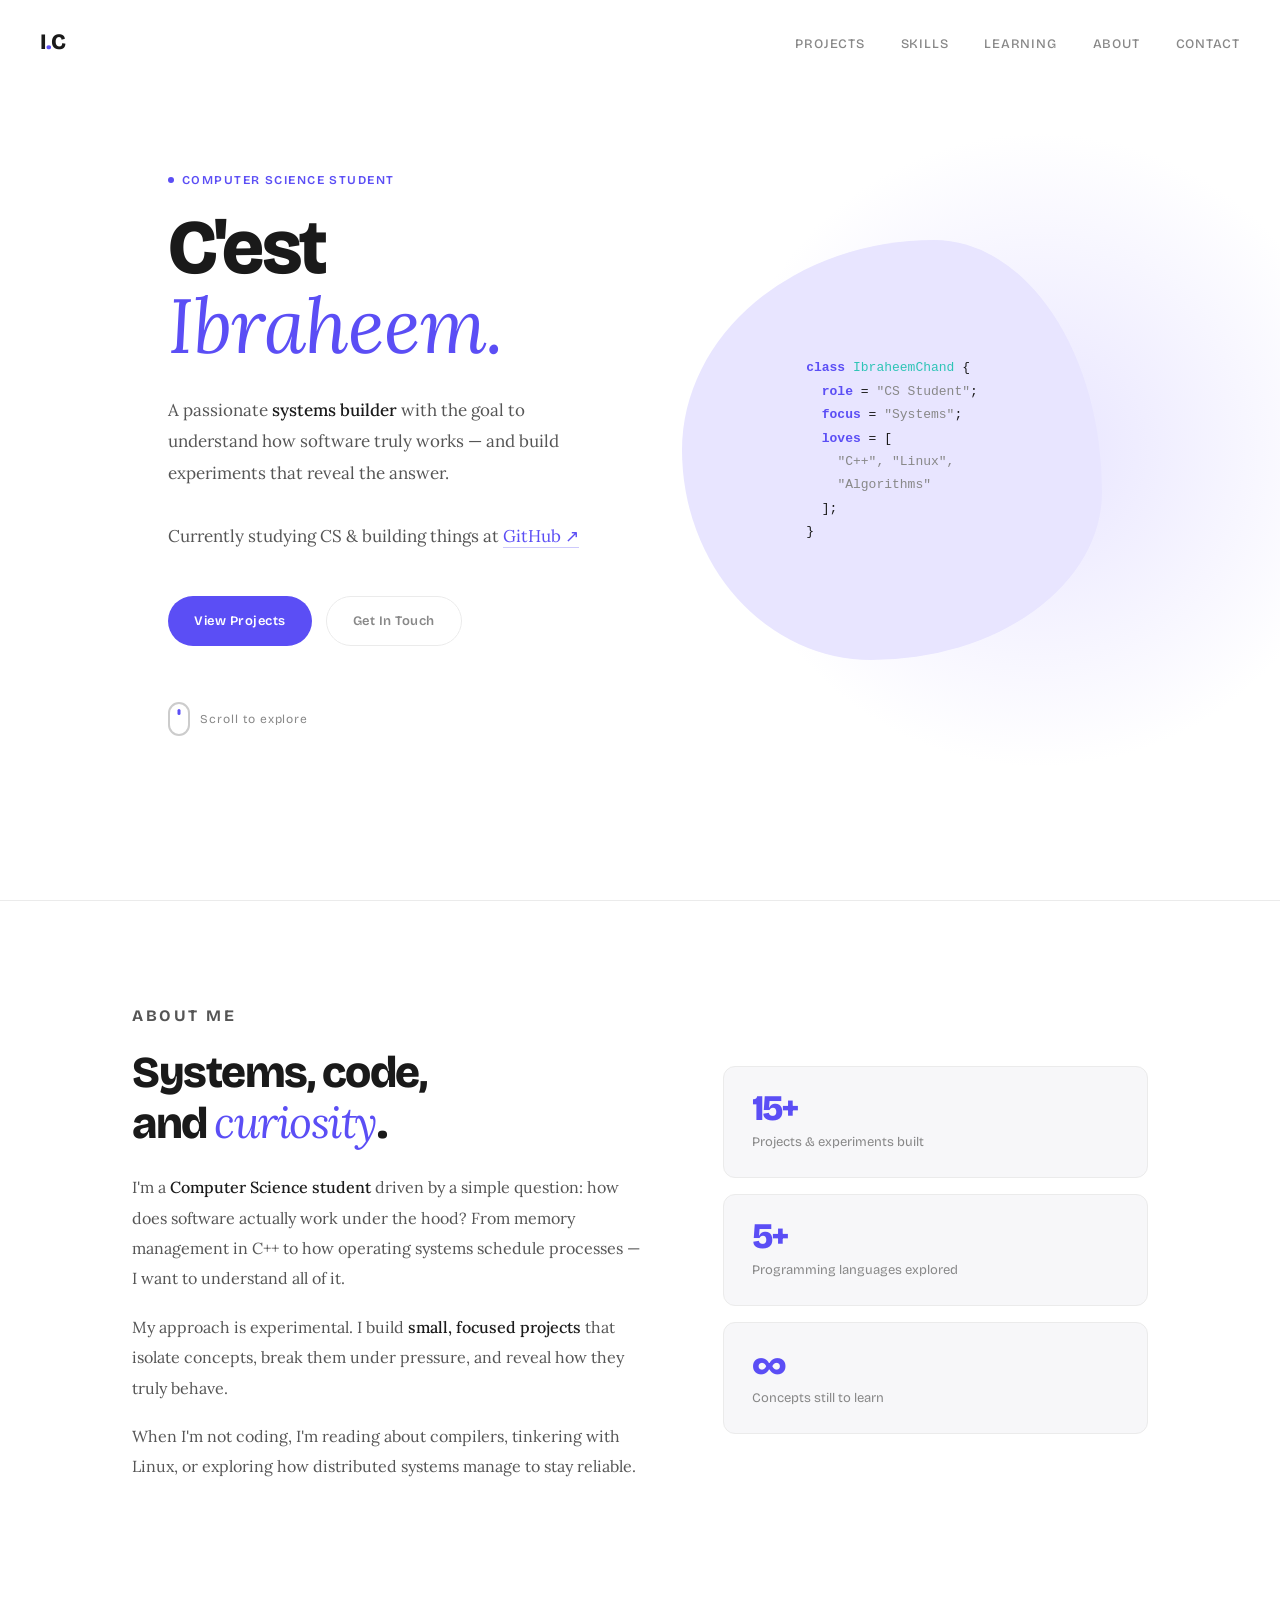
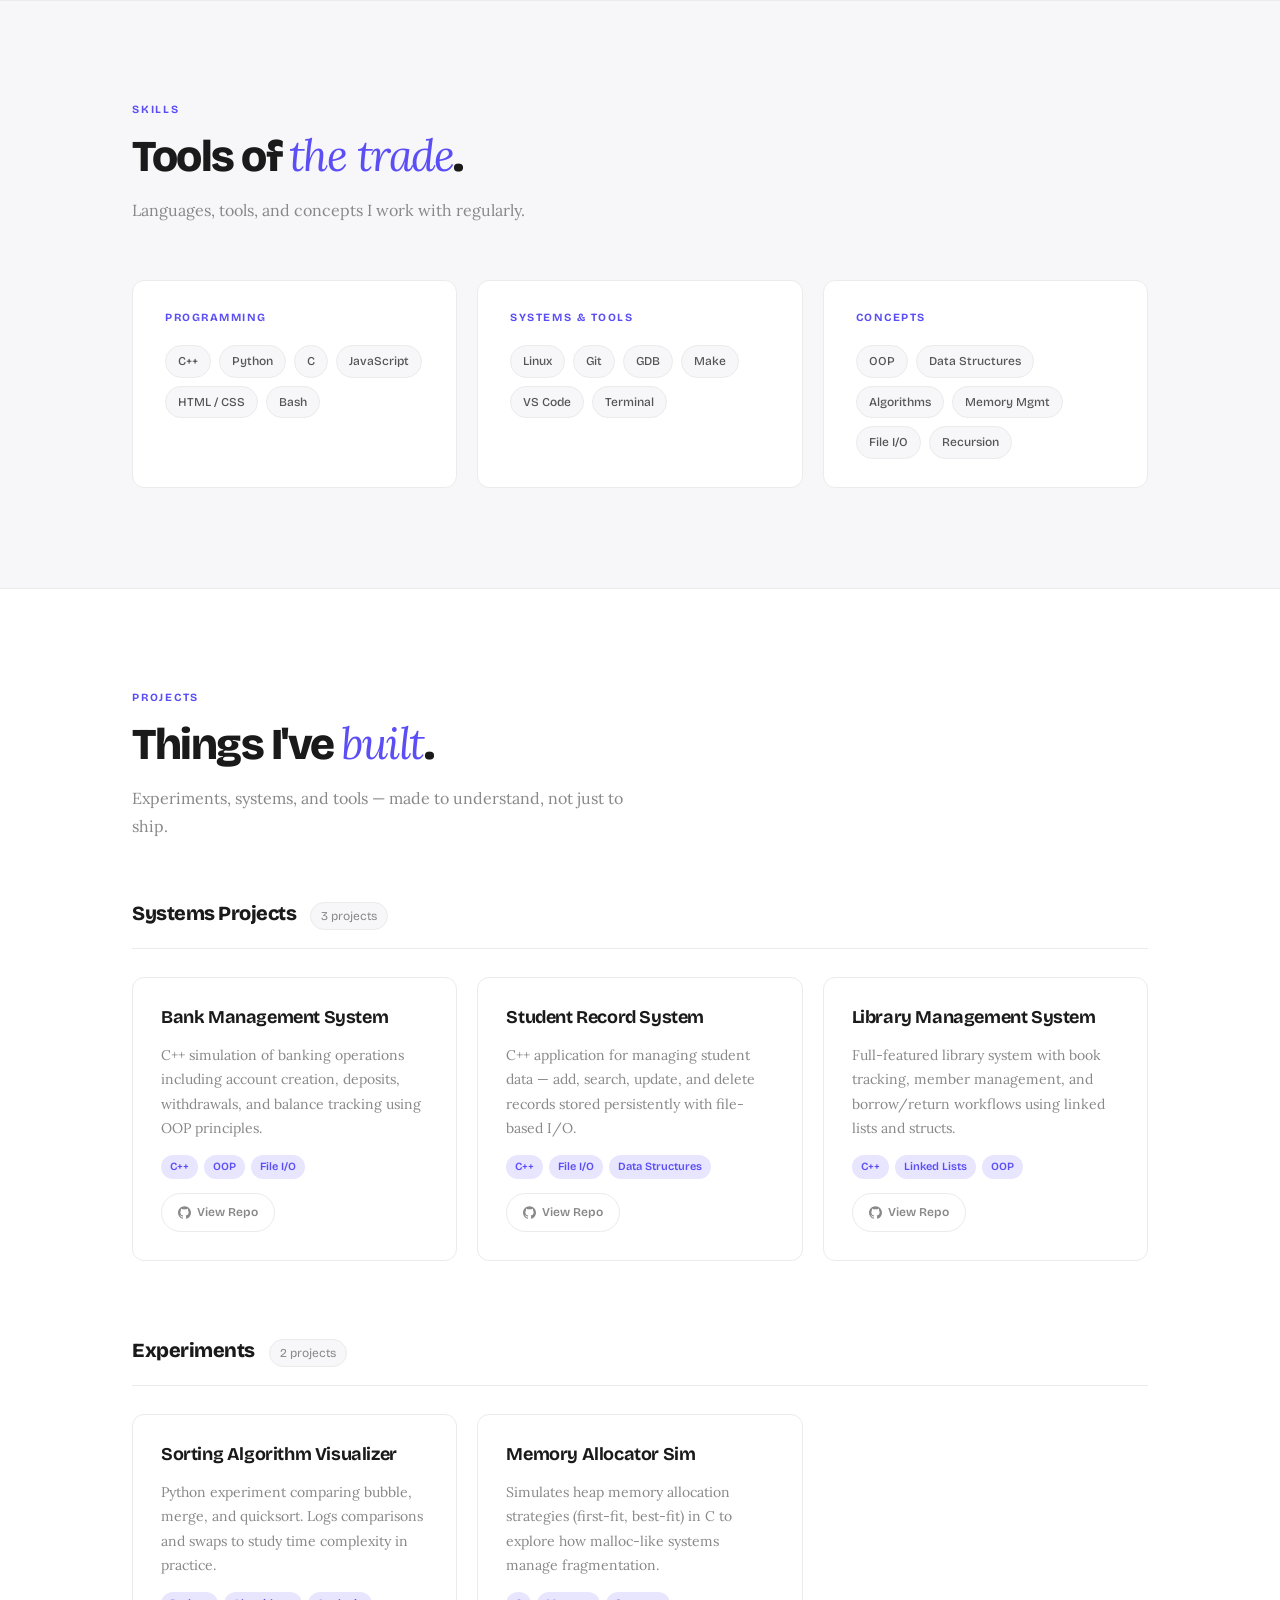
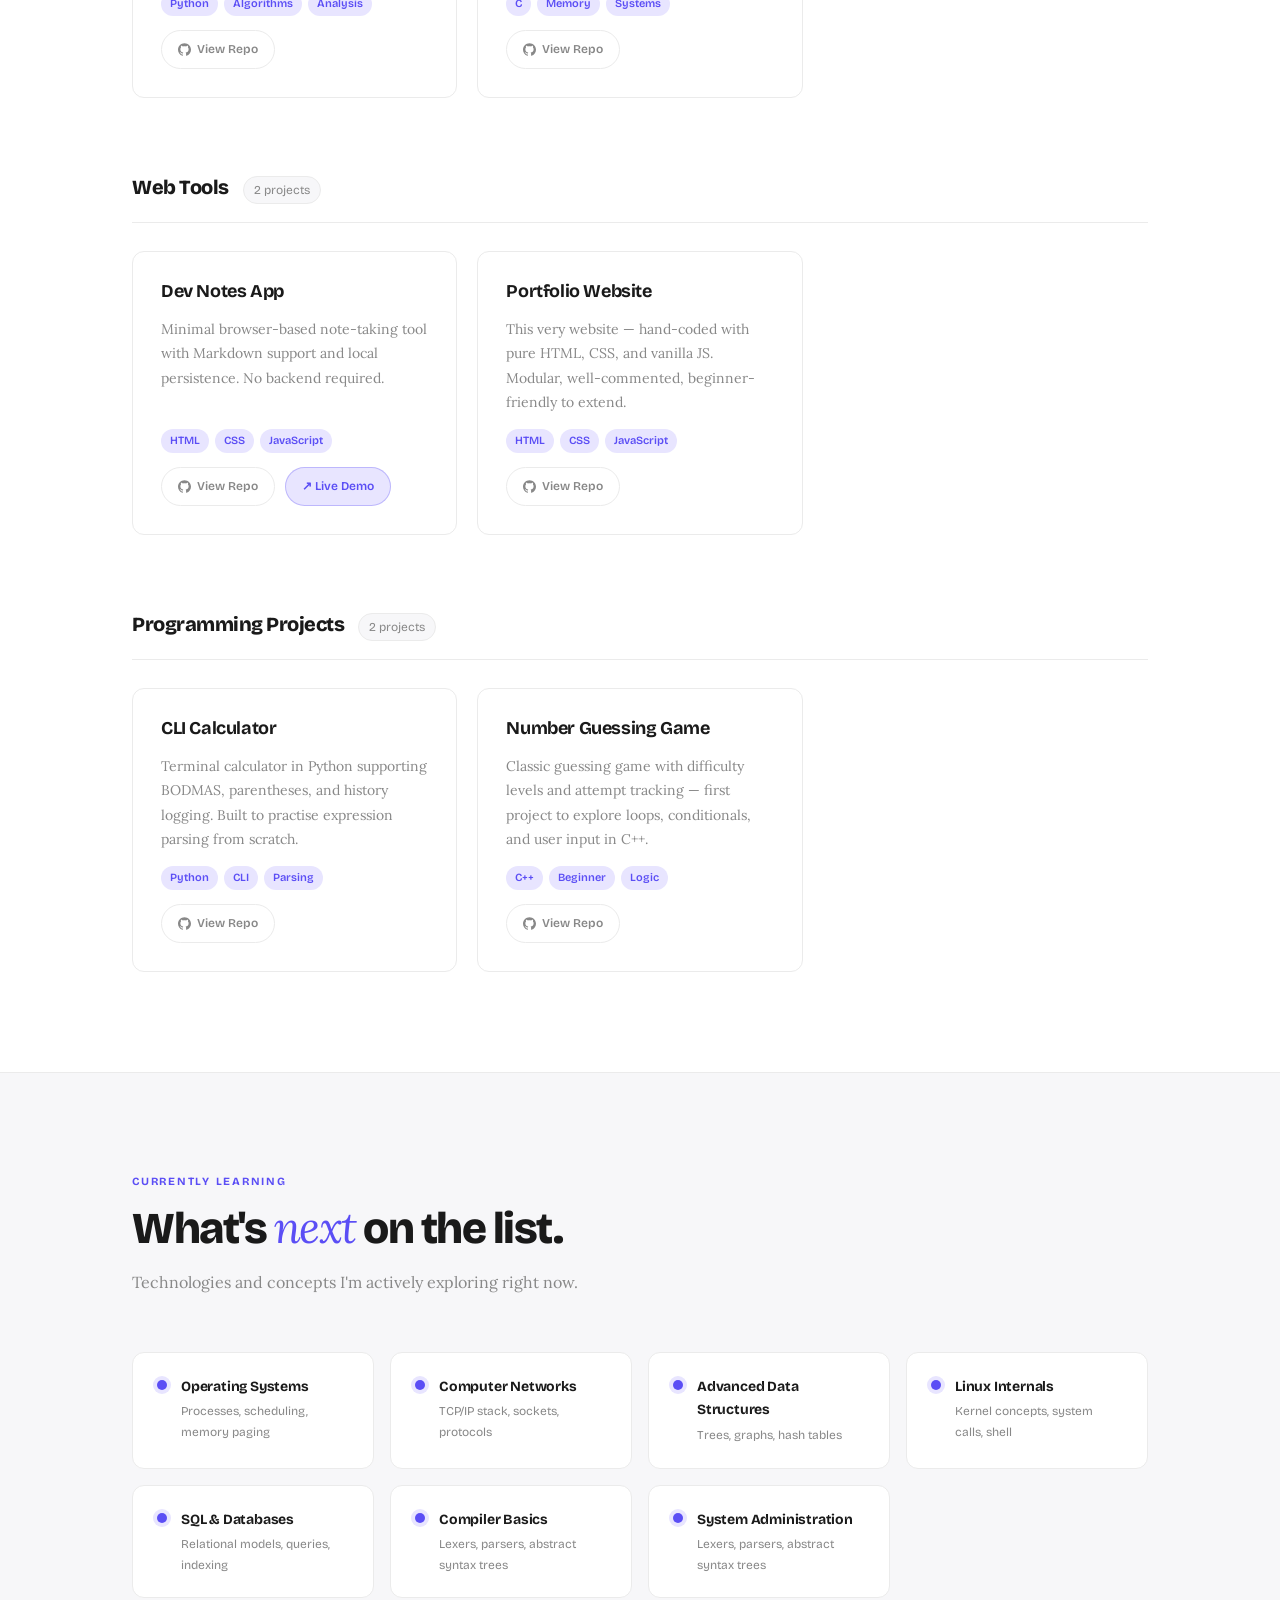
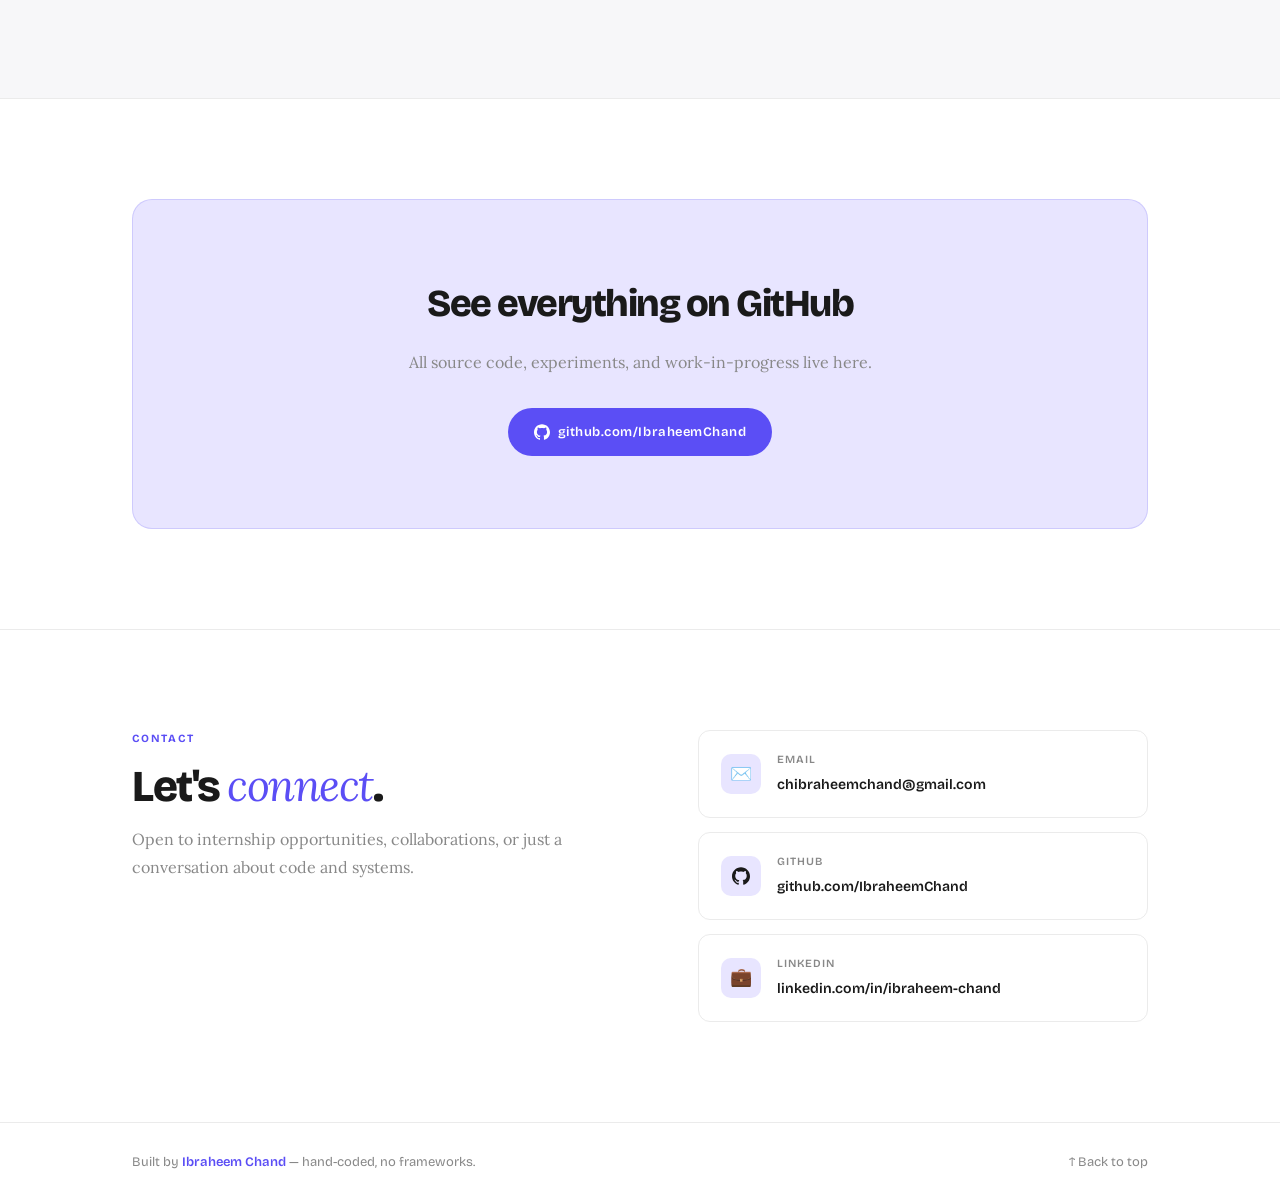
==== index.html @ a18440a2 "First commit" ====
<!DOCTYPE html>
<html lang="en">
<head>
  <meta charset="UTF-8" />
  <meta name="viewport" content="width=device-width, initial-scale=1.0"/>
  <title>Ibraheem Chand — CS Student</title>
  <link rel="preconnect" href="https://fonts.googleapis.com">
  <link href="https://fonts.googleapis.com/css2?family=Bricolage+Grotesque:opsz,wght@12..96,300;12..96,400;12..96,500;12..96,700;12..96,800&family=Lora:ital,wght@0,400;0,500;1,400&display=swap" rel="stylesheet">
  <link rel="stylesheet" href="styles.css">
</head>
<body>

  <!-- Mobile nav drawer -->
  <div class="mobile-nav" id="mobileNav">
    <a href="#projects" class="mobile-link">Projects</a>
    <a href="#skills" class="mobile-link">Skills</a>
    <a href="#learning" class="mobile-link">Learning</a>
    <a href="#about" class="mobile-link">About</a>
    <a href="#contact" class="mobile-link">Contact</a>
  </div>

  <!-- NAV -->
  <nav id="navbar">
    <div class="nav-logo">I<span>.</span>C</div>
    <ul class="nav-links">
      <li><a href="#projects">Projects</a></li>
      <li><a href="#skills">Skills</a></li>
      <li><a href="#learning">Learning</a></li>
      <li><a href="#about">About</a></li>
      <li><a href="#contact">Contact</a></li>
    </ul>
    <button class="nav-hamburger" id="hamburger" aria-label="Toggle menu">
      <span></span><span></span><span></span>
    </button>
  </nav>

  <!-- HERO -->
  <section id="hero">
    <div class="container">
      <div class="hero-inner">
        <div>
          <p class="hero-tag">Computer Science Student</p>
          <h1 class="hero-name">C'est<br><em>Ibraheem.</em></h1>
          <p class="hero-desc">
            A passionate <strong>systems builder</strong> with the goal to understand how software truly works — and build experiments that reveal the answer.<br><br>
            Currently studying CS &amp; building things at
            <a href="https://github.com/IbraheemChand" target="_blank" rel="noopener">GitHub ↗</a>
          </p>
          <div class="hero-cta">
            <a href="#projects" class="btn btn-primary">View Projects</a>
            <a href="#contact" class="btn btn-outline">Get In Touch</a>
          </div>
          <div class="scroll-hint">
            <div class="mouse-icon"></div>
            Scroll to explore
          </div>
        </div>
        <div class="hero-visual">
          <div class="hero-visual-blob">
            <div class="hero-code-block">
              <div><span class="cp">class</span> <span class="ct">IbraheemChand</span> {</div>
              <div>&nbsp;&nbsp;<span class="cp">role</span> = <span class="cg">"CS Student"</span>;</div>
              <div>&nbsp;&nbsp;<span class="cp">focus</span> = <span class="cg">"Systems"</span>;</div>
              <div>&nbsp;&nbsp;<span class="cp">loves</span> = [</div>
              <div>&nbsp;&nbsp;&nbsp;&nbsp;<span class="cg">"C++", "Linux",</span></div>
              <div>&nbsp;&nbsp;&nbsp;&nbsp;<span class="cg">"Algorithms"</span></div>
              <div>&nbsp;&nbsp;];</div>
              <div>}</div>
            </div>
          </div>
        </div>
      </div>
    </div>
  </section>

  <!-- ABOUT -->
  <section id="about">
    <div class="container">
      <div class="about-grid">
        <div class="about-text reveal">
          <p class="section-eyebrow">About me</p>
          <h2 class="section-title">Systems, code,<br>and <em>curiosity</em>.</h2>
          <div style="height:24px"></div>
          <p>I'm a <strong>Computer Science student</strong> driven by a simple question: how does software actually work under the hood? From memory management in C++ to how operating systems schedule processes — I want to understand all of it.</p>
          <p>My approach is experimental. I build <strong>small, focused projects</strong> that isolate concepts, break them under pressure, and reveal how they truly behave.</p>
          <p>When I'm not coding, I'm reading about compilers, tinkering with Linux, or exploring how distributed systems manage to stay reliable.</p>
        </div>
        <div class="about-cards reveal">
          <!-- copy .about-card to add a stat -->
          <div class="about-card">
            <div class="about-card-num">15+</div>
            <div class="about-card-label">Projects &amp; experiments built</div>
          </div>
          <div class="about-card">
            <div class="about-card-num">5+</div>
            <div class="about-card-label">Programming languages explored</div>
          </div>
          <div class="about-card">
            <div class="about-card-num">∞</div>
            <div class="about-card-label">Concepts still to learn</div>
          </div>
        </div>
      </div>
    </div>
  </section>

  <!-- SKILLS — add category: copy .skill-cat; add skill: copy <span class="pill"> -->
  <section id="skills">
    <div class="container">
      <p class="section-eyebrow reveal">Skills</p>
      <h2 class="section-title reveal">Tools of <em>the trade</em>.</h2>
      <p class="section-sub reveal">Languages, tools, and concepts I work with regularly.</p>
      <div class="skills-grid">
        <div class="skill-cat reveal">
          <p class="skill-cat-label">Programming</p>
          <div class="skill-pills">
            <span class="pill">C++</span><span class="pill">Python</span><span class="pill">C</span>
            <span class="pill">JavaScript</span><span class="pill">HTML / CSS</span><span class="pill">Bash</span>
          </div>
        </div>
        <div class="skill-cat reveal">
          <p class="skill-cat-label">Systems &amp; Tools</p>
          <div class="skill-pills">
            <span class="pill">Linux</span><span class="pill">Git</span><span class="pill">GDB</span>
            <span class="pill">Make</span><span class="pill">VS Code</span><span class="pill">Terminal</span>
          </div>
        </div>
        <div class="skill-cat reveal">
          <p class="skill-cat-label">Concepts</p>
          <div class="skill-pills">
            <span class="pill">OOP</span><span class="pill">Data Structures</span><span class="pill">Algorithms</span>
            <span class="pill">Memory Mgmt</span><span class="pill">File I/O</span><span class="pill">Recursion</span>
          </div>
        </div>
      </div>
    </div>
  </section>

  <!-- PROJECTS
       Add category: copy .proj-category block
       Add card: copy .proj-card inside any .proj-grid
       Replace GITHUB_LINK_HERE with real URL
       Delete .demo-btn if no live demo
  -->
  <section id="projects">
    <div class="container">
      <p class="section-eyebrow reveal">Projects</p>
      <h2 class="section-title reveal">Things I've <em>built</em>.</h2>
      <p class="section-sub reveal">Experiments, systems, and tools — made to understand, not just to ship.</p>
      <div style="height:56px"></div>

      <!-- Systems Projects -->
      <div class="proj-category reveal">
        <div class="cat-header">
          <span class="cat-title">Systems Projects</span>
          <span class="cat-count">3 projects</span>
        </div>
        <div class="proj-grid">
          <div class="proj-card">
            <h3>Bank Management System</h3>
            <p>C++ simulation of banking operations including account creation, deposits, withdrawals, and balance tracking using OOP principles.</p>
            <div class="proj-tags"><span>C++</span><span>OOP</span><span>File I/O</span></div>
            <div class="card-btns">
              <a href="https://github.com/IbraheemChand" class="gh-btn" target="_blank" rel="noopener">
                <svg width="13" height="13" viewBox="0 0 24 24" fill="currentColor"><path d="M12 .297c-6.63 0-12 5.373-12 12 0 5.303 3.438 9.8 8.205 11.385.6.113.82-.258.82-.577 0-.285-.01-1.04-.015-2.04-3.338.724-4.042-1.61-4.042-1.61C4.422 18.07 3.633 17.7 3.633 17.7c-1.087-.744.084-.729.084-.729 1.205.084 1.838 1.236 1.838 1.236 1.07 1.835 2.809 1.305 3.495.998.108-.776.417-1.305.76-1.605-2.665-.3-5.466-1.332-5.466-5.93 0-1.31.465-2.38 1.235-3.22-.135-.303-.54-1.523.105-3.176 0 0 1.005-.322 3.3 1.23.96-.267 1.98-.399 3-.405 1.02.006 2.04.138 3 .405 2.28-1.552 3.285-1.23 3.285-1.23.645 1.653.24 2.873.12 3.176.765.84 1.23 1.91 1.23 3.22 0 4.61-2.805 5.625-5.475 5.92.42.36.81 1.096.81 2.22 0 1.606-.015 2.896-.015 3.286 0 .315.21.69.825.57C20.565 22.092 24 17.592 24 12.297c0-6.627-5.373-12-12-12"/></svg>
                View Repo
              </a>
            </div>
          </div>
          <div class="proj-card">
            <h3>Student Record System</h3>
            <p>C++ application for managing student data — add, search, update, and delete records stored persistently with file-based I/O.</p>
            <div class="proj-tags"><span>C++</span><span>File I/O</span><span>Data Structures</span></div>
            <div class="card-btns">
              <a href="https://github.com/IbraheemChand" class="gh-btn" target="_blank" rel="noopener">
                <svg width="13" height="13" viewBox="0 0 24 24" fill="currentColor"><path d="M12 .297c-6.63 0-12 5.373-12 12 0 5.303 3.438 9.8 8.205 11.385.6.113.82-.258.82-.577 0-.285-.01-1.04-.015-2.04-3.338.724-4.042-1.61-4.042-1.61C4.422 18.07 3.633 17.7 3.633 17.7c-1.087-.744.084-.729.084-.729 1.205.084 1.838 1.236 1.838 1.236 1.07 1.835 2.809 1.305 3.495.998.108-.776.417-1.305.76-1.605-2.665-.3-5.466-1.332-5.466-5.93 0-1.31.465-2.38 1.235-3.22-.135-.303-.54-1.523.105-3.176 0 0 1.005-.322 3.3 1.23.96-.267 1.98-.399 3-.405 1.02.006 2.04.138 3 .405 2.28-1.552 3.285-1.23 3.285-1.23.645 1.653.24 2.873.12 3.176.765.84 1.23 1.91 1.23 3.22 0 4.61-2.805 5.625-5.475 5.92.42.36.81 1.096.81 2.22 0 1.606-.015 2.896-.015 3.286 0 .315.21.69.825.57C20.565 22.092 24 17.592 24 12.297c0-6.627-5.373-12-12-12"/></svg>
                View Repo
              </a>
            </div>
          </div>
          <div class="proj-card">
            <h3>Library Management System</h3>
            <p>Full-featured library system with book tracking, member management, and borrow/return workflows using linked lists and structs.</p>
            <div class="proj-tags"><span>C++</span><span>Linked Lists</span><span>OOP</span></div>
            <div class="card-btns">
              <a href="https://github.com/IbraheemChand" class="gh-btn" target="_blank" rel="noopener">
                <svg width="13" height="13" viewBox="0 0 24 24" fill="currentColor"><path d="M12 .297c-6.63 0-12 5.373-12 12 0 5.303 3.438 9.8 8.205 11.385.6.113.82-.258.82-.577 0-.285-.01-1.04-.015-2.04-3.338.724-4.042-1.61-4.042-1.61C4.422 18.07 3.633 17.7 3.633 17.7c-1.087-.744.084-.729.084-.729 1.205.084 1.838 1.236 1.838 1.236 1.07 1.835 2.809 1.305 3.495.998.108-.776.417-1.305.76-1.605-2.665-.3-5.466-1.332-5.466-5.93 0-1.31.465-2.38 1.235-3.22-.135-.303-.54-1.523.105-3.176 0 0 1.005-.322 3.3 1.23.96-.267 1.98-.399 3-.405 1.02.006 2.04.138 3 .405 2.28-1.552 3.285-1.23 3.285-1.23.645 1.653.24 2.873.12 3.176.765.84 1.23 1.91 1.23 3.22 0 4.61-2.805 5.625-5.475 5.92.42.36.81 1.096.81 2.22 0 1.606-.015 2.896-.015 3.286 0 .315.21.69.825.57C20.565 22.092 24 17.592 24 12.297c0-6.627-5.373-12-12-12"/></svg>
                View Repo
              </a>
            </div>
          </div>
        </div>
      </div>

      <!-- Experiments -->
      <div class="proj-category reveal">
        <div class="cat-header">
          <span class="cat-title">Experiments</span>
          <span class="cat-count">2 projects</span>
        </div>
        <div class="proj-grid">
          <div class="proj-card">
            <h3>Sorting Algorithm Visualizer</h3>
            <p>Python experiment comparing bubble, merge, and quicksort. Logs comparisons and swaps to study time complexity in practice.</p>
            <div class="proj-tags"><span>Python</span><span>Algorithms</span><span>Analysis</span></div>
            <div class="card-btns">
              <a href="https://github.com/IbraheemChand" class="gh-btn" target="_blank" rel="noopener">
                <svg width="13" height="13" viewBox="0 0 24 24" fill="currentColor"><path d="M12 .297c-6.63 0-12 5.373-12 12 0 5.303 3.438 9.8 8.205 11.385.6.113.82-.258.82-.577 0-.285-.01-1.04-.015-2.04-3.338.724-4.042-1.61-4.042-1.61C4.422 18.07 3.633 17.7 3.633 17.7c-1.087-.744.084-.729.084-.729 1.205.084 1.838 1.236 1.838 1.236 1.07 1.835 2.809 1.305 3.495.998.108-.776.417-1.305.76-1.605-2.665-.3-5.466-1.332-5.466-5.93 0-1.31.465-2.38 1.235-3.22-.135-.303-.54-1.523.105-3.176 0 0 1.005-.322 3.3 1.23.96-.267 1.98-.399 3-.405 1.02.006 2.04.138 3 .405 2.28-1.552 3.285-1.23 3.285-1.23.645 1.653.24 2.873.12 3.176.765.84 1.23 1.91 1.23 3.22 0 4.61-2.805 5.625-5.475 5.92.42.36.81 1.096.81 2.22 0 1.606-.015 2.896-.015 3.286 0 .315.21.69.825.57C20.565 22.092 24 17.592 24 12.297c0-6.627-5.373-12-12-12"/></svg>
                View Repo
              </a>
            </div>
          </div>
          <div class="proj-card">
            <h3>Memory Allocator Sim</h3>
            <p>Simulates heap memory allocation strategies (first-fit, best-fit) in C to explore how malloc-like systems manage fragmentation.</p>
            <div class="proj-tags"><span>C</span><span>Memory</span><span>Systems</span></div>
            <div class="card-btns">
              <a href="https://github.com/IbraheemChand" class="gh-btn" target="_blank" rel="noopener">
                <svg width="13" height="13" viewBox="0 0 24 24" fill="currentColor"><path d="M12 .297c-6.63 0-12 5.373-12 12 0 5.303 3.438 9.8 8.205 11.385.6.113.82-.258.82-.577 0-.285-.01-1.04-.015-2.04-3.338.724-4.042-1.61-4.042-1.61C4.422 18.07 3.633 17.7 3.633 17.7c-1.087-.744.084-.729.084-.729 1.205.084 1.838 1.236 1.838 1.236 1.07 1.835 2.809 1.305 3.495.998.108-.776.417-1.305.76-1.605-2.665-.3-5.466-1.332-5.466-5.93 0-1.31.465-2.38 1.235-3.22-.135-.303-.54-1.523.105-3.176 0 0 1.005-.322 3.3 1.23.96-.267 1.98-.399 3-.405 1.02.006 2.04.138 3 .405 2.28-1.552 3.285-1.23 3.285-1.23.645 1.653.24 2.873.12 3.176.765.84 1.23 1.91 1.23 3.22 0 4.61-2.805 5.625-5.475 5.92.42.36.81 1.096.81 2.22 0 1.606-.015 2.896-.015 3.286 0 .315.21.69.825.57C20.565 22.092 24 17.592 24 12.297c0-6.627-5.373-12-12-12"/></svg>
                View Repo
              </a>
            </div>
          </div>
        </div>
      </div>

      <!-- Web Tools -->
      <div class="proj-category reveal">
        <div class="cat-header">
          <span class="cat-title">Web Tools</span>
          <span class="cat-count">2 projects</span>
        </div>
        <div class="proj-grid">
          <div class="proj-card">
            <h3>Dev Notes App</h3>
            <p>Minimal browser-based note-taking tool with Markdown support and local persistence. No backend required.</p>
            <div class="proj-tags"><span>HTML</span><span>CSS</span><span>JavaScript</span></div>
            <div class="card-btns">
              <a href="https://github.com/IbraheemChand" class="gh-btn" target="_blank" rel="noopener">
                <svg width="13" height="13" viewBox="0 0 24 24" fill="currentColor"><path d="M12 .297c-6.63 0-12 5.373-12 12 0 5.303 3.438 9.8 8.205 11.385.6.113.82-.258.82-.577 0-.285-.01-1.04-.015-2.04-3.338.724-4.042-1.61-4.042-1.61C4.422 18.07 3.633 17.7 3.633 17.7c-1.087-.744.084-.729.084-.729 1.205.084 1.838 1.236 1.838 1.236 1.07 1.835 2.809 1.305 3.495.998.108-.776.417-1.305.76-1.605-2.665-.3-5.466-1.332-5.466-5.93 0-1.31.465-2.38 1.235-3.22-.135-.303-.54-1.523.105-3.176 0 0 1.005-.322 3.3 1.23.96-.267 1.98-.399 3-.405 1.02.006 2.04.138 3 .405 2.28-1.552 3.285-1.23 3.285-1.23.645 1.653.24 2.873.12 3.176.765.84 1.23 1.91 1.23 3.22 0 4.61-2.805 5.625-5.475 5.92.42.36.81 1.096.81 2.22 0 1.606-.015 2.896-.015 3.286 0 .315.21.69.825.57C20.565 22.092 24 17.592 24 12.297c0-6.627-5.373-12-12-12"/></svg>
                View Repo
              </a>
              <a href="#" class="demo-btn" target="_blank" rel="noopener">↗ Live Demo</a>
            </div>
          </div>
          <div class="proj-card">
            <h3>Portfolio Website</h3>
            <p>This very website — hand-coded with pure HTML, CSS, and vanilla JS. Modular, well-commented, beginner-friendly to extend.</p>
            <div class="proj-tags"><span>HTML</span><span>CSS</span><span>JavaScript</span></div>
            <div class="card-btns">
              <a href="https://github.com/IbraheemChand" class="gh-btn" target="_blank" rel="noopener">
                <svg width="13" height="13" viewBox="0 0 24 24" fill="currentColor"><path d="M12 .297c-6.63 0-12 5.373-12 12 0 5.303 3.438 9.8 8.205 11.385.6.113.82-.258.82-.577 0-.285-.01-1.04-.015-2.04-3.338.724-4.042-1.61-4.042-1.61C4.422 18.07 3.633 17.7 3.633 17.7c-1.087-.744.084-.729.084-.729 1.205.084 1.838 1.236 1.838 1.236 1.07 1.835 2.809 1.305 3.495.998.108-.776.417-1.305.76-1.605-2.665-.3-5.466-1.332-5.466-5.93 0-1.31.465-2.38 1.235-3.22-.135-.303-.54-1.523.105-3.176 0 0 1.005-.322 3.3 1.23.96-.267 1.98-.399 3-.405 1.02.006 2.04.138 3 .405 2.28-1.552 3.285-1.23 3.285-1.23.645 1.653.24 2.873.12 3.176.765.84 1.23 1.91 1.23 3.22 0 4.61-2.805 5.625-5.475 5.92.42.36.81 1.096.81 2.22 0 1.606-.015 2.896-.015 3.286 0 .315.21.69.825.57C20.565 22.092 24 17.592 24 12.297c0-6.627-5.373-12-12-12"/></svg>
                View Repo
              </a>
            </div>
          </div>
        </div>
      </div>

      <!-- Programming Projects -->
      <div class="proj-category reveal">
        <div class="cat-header">
          <span class="cat-title">Programming Projects</span>
          <span class="cat-count">2 projects</span>
        </div>
        <div class="proj-grid">
          <div class="proj-card">
            <h3>CLI Calculator</h3>
            <p>Terminal calculator in Python supporting BODMAS, parentheses, and history logging. Built to practise expression parsing from scratch.</p>
            <div class="proj-tags"><span>Python</span><span>CLI</span><span>Parsing</span></div>
            <div class="card-btns">
              <a href="https://github.com/IbraheemChand" class="gh-btn" target="_blank" rel="noopener">
                <svg width="13" height="13" viewBox="0 0 24 24" fill="currentColor"><path d="M12 .297c-6.63 0-12 5.373-12 12 0 5.303 3.438 9.8 8.205 11.385.6.113.82-.258.82-.577 0-.285-.01-1.04-.015-2.04-3.338.724-4.042-1.61-4.042-1.61C4.422 18.07 3.633 17.7 3.633 17.7c-1.087-.744.084-.729.084-.729 1.205.084 1.838 1.236 1.838 1.236 1.07 1.835 2.809 1.305 3.495.998.108-.776.417-1.305.76-1.605-2.665-.3-5.466-1.332-5.466-5.93 0-1.31.465-2.38 1.235-3.22-.135-.303-.54-1.523.105-3.176 0 0 1.005-.322 3.3 1.23.96-.267 1.98-.399 3-.405 1.02.006 2.04.138 3 .405 2.28-1.552 3.285-1.23 3.285-1.23.645 1.653.24 2.873.12 3.176.765.84 1.23 1.91 1.23 3.22 0 4.61-2.805 5.625-5.475 5.92.42.36.81 1.096.81 2.22 0 1.606-.015 2.896-.015 3.286 0 .315.21.69.825.57C20.565 22.092 24 17.592 24 12.297c0-6.627-5.373-12-12-12"/></svg>
                View Repo
              </a>
            </div>
          </div>
          <div class="proj-card">
            <h3>Number Guessing Game</h3>
            <p>Classic guessing game with difficulty levels and attempt tracking — first project to explore loops, conditionals, and user input in C++.</p>
            <div class="proj-tags"><span>C++</span><span>Beginner</span><span>Logic</span></div>
            <div class="card-btns">
              <a href="https://github.com/IbraheemChand" class="gh-btn" target="_blank" rel="noopener">
                <svg width="13" height="13" viewBox="0 0 24 24" fill="currentColor"><path d="M12 .297c-6.63 0-12 5.373-12 12 0 5.303 3.438 9.8 8.205 11.385.6.113.82-.258.82-.577 0-.285-.01-1.04-.015-2.04-3.338.724-4.042-1.61-4.042-1.61C4.422 18.07 3.633 17.7 3.633 17.7c-1.087-.744.084-.729.084-.729 1.205.084 1.838 1.236 1.838 1.236 1.07 1.835 2.809 1.305 3.495.998.108-.776.417-1.305.76-1.605-2.665-.3-5.466-1.332-5.466-5.93 0-1.31.465-2.38 1.235-3.22-.135-.303-.54-1.523.105-3.176 0 0 1.005-.322 3.3 1.23.96-.267 1.98-.399 3-.405 1.02.006 2.04.138 3 .405 2.28-1.552 3.285-1.23 3.285-1.23.645 1.653.24 2.873.12 3.176.765.84 1.23 1.91 1.23 3.22 0 4.61-2.805 5.625-5.475 5.92.42.36.81 1.096.81 2.22 0 1.606-.015 2.896-.015 3.286 0 .315.21.69.825.57C20.565 22.092 24 17.592 24 12.297c0-6.627-5.373-12-12-12"/></svg>
                View Repo
              </a>
            </div>
          </div>
        </div>
      </div>
    </div>
  </section>

  <!-- LEARNING — copy .learn-item to add more -->
  <section id="learning">
    <div class="container">
      <p class="section-eyebrow reveal">Currently Learning</p>
      <h2 class="section-title reveal">What's <em>next</em> on the list.</h2>
      <p class="section-sub reveal">Technologies and concepts I'm actively exploring right now.</p>
      <div class="learn-grid">
        <div class="learn-item reveal">
          <div class="learn-dot"></div>
          <div class="learn-info"><h4>Operating Systems</h4><p>Processes, scheduling, memory paging</p></div>
        </div>
        <div class="learn-item reveal">
          <div class="learn-dot"></div>
          <div class="learn-info"><h4>Computer Networks</h4><p>TCP/IP stack, sockets, protocols</p></div>
        </div>
        <div class="learn-item reveal">
          <div class="learn-dot"></div>
          <div class="learn-info"><h4>Advanced Data Structures</h4><p>Trees, graphs, hash tables</p></div>
        </div>
        <div class="learn-item reveal">
          <div class="learn-dot"></div>
          <div class="learn-info"><h4>Linux Internals</h4><p>Kernel concepts, system calls, shell</p></div>
        </div>
        <div class="learn-item reveal">
          <div class="learn-dot"></div>
          <div class="learn-info"><h4>SQL &amp; Databases</h4><p>Relational models, queries, indexing</p></div>
        </div>
        <div class="learn-item reveal">
          <div class="learn-dot"></div>
          <div class="learn-info"><h4>Compiler Basics</h4><p>Lexers, parsers, abstract syntax trees</p></div>
        </div>

         <div class="learn-item reveal">
          <div class="learn-dot"></div>
          <div class="learn-info"><h4>System Administration </h4><p>Lexers, parsers, abstract syntax trees</p></div>

      </div>
    </div>
  </section>

  <!-- GITHUB -->
  <section id="github">
    <div class="container">
      <div class="gh-banner reveal">
        <h2>See everything on GitHub</h2>
        <p>All source code, experiments, and work-in-progress live here.</p>
        <a href="https://github.com/IbraheemChand" target="_blank" rel="noopener" class="btn btn-primary">
          <svg width="16" height="16" viewBox="0 0 24 24" fill="currentColor"><path d="M12 .297c-6.63 0-12 5.373-12 12 0 5.303 3.438 9.8 8.205 11.385.6.113.82-.258.82-.577 0-.285-.01-1.04-.015-2.04-3.338.724-4.042-1.61-4.042-1.61C4.422 18.07 3.633 17.7 3.633 17.7c-1.087-.744.084-.729.084-.729 1.205.084 1.838 1.236 1.838 1.236 1.07 1.835 2.809 1.305 3.495.998.108-.776.417-1.305.76-1.605-2.665-.3-5.466-1.332-5.466-5.93 0-1.31.465-2.38 1.235-3.22-.135-.303-.54-1.523.105-3.176 0 0 1.005-.322 3.3 1.23.96-.267 1.98-.399 3-.405 1.02.006 2.04.138 3 .405 2.28-1.552 3.285-1.23 3.285-1.23.645 1.653.24 2.873.12 3.176.765.84 1.23 1.91 1.23 3.22 0 4.61-2.805 5.625-5.475 5.92.42.36.81 1.096.81 2.22 0 1.606-.015 2.896-.015 3.286 0 .315.21.69.825.57C20.565 22.092 24 17.592 24 12.297c0-6.627-5.373-12-12-12"/></svg>
          github.com/IbraheemChand
        </a>
      </div>
    </div>
  </section>

  <!-- CONTACT — copy .c-link to add more channels -->
  <section id="contact">
    <div class="container">
      <div class="contact-wrap">
        <div class="reveal">
          <p class="section-eyebrow">Contact</p>
          <h2 class="section-title">Let's <em>connect</em>.</h2>
          <p class="section-sub">Open to internship opportunities, collaborations, or just a conversation about code and systems.</p>
        </div>
        <div class="contact-links reveal">
          <a href="mailto:chibraheemchand@gmail.com" class="c-link">
            <div class="c-icon">✉️</div>
            <div class="c-info"><span>Email</span><strong>chibraheemchand@gmail.com</strong></div>
          </a>
          <a href="https://github.com/IbraheemChand" target="_blank" rel="noopener" class="c-link">
            <div class="c-icon">
              <svg width="18" height="18" viewBox="0 0 24 24" fill="#1a1a1a"><path d="M12 .297c-6.63 0-12 5.373-12 12 0 5.303 3.438 9.8 8.205 11.385.6.113.82-.258.82-.577 0-.285-.01-1.04-.015-2.04-3.338.724-4.042-1.61-4.042-1.61C4.422 18.07 3.633 17.7 3.633 17.7c-1.087-.744.084-.729.084-.729 1.205.084 1.838 1.236 1.838 1.236 1.07 1.835 2.809 1.305 3.495.998.108-.776.417-1.305.76-1.605-2.665-.3-5.466-1.332-5.466-5.93 0-1.31.465-2.38 1.235-3.22-.135-.303-.54-1.523.105-3.176 0 0 1.005-.322 3.3 1.23.96-.267 1.98-.399 3-.405 1.02.006 2.04.138 3 .405 2.28-1.552 3.285-1.23 3.285-1.23.645 1.653.24 2.873.12 3.176.765.84 1.23 1.91 1.23 3.22 0 4.61-2.805 5.625-5.475 5.92.42.36.81 1.096.81 2.22 0 1.606-.015 2.896-.015 3.286 0 .315.21.69.825.57C20.565 22.092 24 17.592 24 12.297c0-6.627-5.373-12-12-12"/></svg>
            </div>
            <div class="c-info"><span>GitHub</span><strong>github.com/IbraheemChand</strong></div>
          </a>
          <a href="https://www.linkedin.com/in/ibraheem-chand-345978255/" target="_blank" rel="noopener" class="c-link">
            <div class="c-icon">💼</div>
            <div class="c-info"><span>LinkedIn</span><strong>linkedin.com/in/ibraheem-chand</strong></div>
          </a>
        </div>
      </div>
    </div>
  </section>

  <footer>
    <div class="container">
      <div class="foot-inner">
        <p class="foot-copy">Built by <span>Ibraheem Chand</span> — hand-coded, no frameworks.</p>
        <a href="#hero" class="foot-top">↑ Back to top</a>
      </div>
    </div>
  </footer>

  <script src="main.js"></script>
</body>
</html>
---- styles.css ----
/* ============================================
   ROOT VARIABLES
============================================ */
:root {
  --bg:        #ffffff;
  --surface:   #f7f7f9;
  --border:    #ebebeb;
  --accent:    #5b4ef5;
  --accent2:   #2ec4b6;
  --text:      #1a1a1a;
  --muted:     #888;
  --light:     #e8e5ff;
  --font-head: 'Bricolage Grotesque', sans-serif;
  --font-body: 'Lora', serif;
  --radius:    12px;
  --t:         0.22s ease;
}

/* ============================================
   RESET & BASE
============================================ */
*, *::before, *::after { box-sizing: border-box; margin: 0; padding: 0; }
html { scroll-behavior: smooth; }
body {
  background: var(--bg);
  color: var(--text);
  font-family: var(--font-body);
  font-size: 16px;
  line-height: 1.7;
  overflow-x: hidden;
}
a { color: inherit; text-decoration: none; }

.container { max-width: 1080px; margin: 0 auto; padding: 0 32px; }
section { padding: 100px 0; }

/* ============================================
   NAV
============================================ */
nav {
  position: fixed; top: 0; left: 0; right: 0; z-index: 100;
  padding: 24px 40px;
  display: flex; justify-content: space-between; align-items: center;
  transition: all var(--t);
}
nav.scrolled {
  background: rgba(255,255,255,0.93);
  backdrop-filter: blur(14px);
  border-bottom: 1px solid var(--border);
  padding: 18px 40px;
}
.nav-logo {
  font-family: var(--font-head); font-weight: 800; font-size: 22px;
  letter-spacing: -1px; color: var(--text);
}
.nav-logo span { color: var(--accent); }
.nav-links { display: flex; gap: 36px; list-style: none; }
.nav-links a {
  font-family: var(--font-head); font-size: 13px; font-weight: 500;
  letter-spacing: 0.06em; text-transform: uppercase; color: var(--muted);
  transition: color var(--t);
}
.nav-links a:hover { color: var(--accent); }

/* ============================================
   HAMBURGER MENU BUTTON
============================================ */
.nav-hamburger {
  display: none;
  flex-direction: column;
  justify-content: center;
  gap: 5px;
  width: 36px; height: 36px;
  cursor: pointer;
  background: none;
  border: none;
  padding: 4px;
  z-index: 200;
}
.nav-hamburger span {
  display: block;
  height: 2px;
  background: var(--text);
  border-radius: 2px;
  transition: all 0.3s ease;
  transform-origin: center;
}
.nav-hamburger.open span:nth-child(1) { transform: translateY(7px) rotate(45deg); }
.nav-hamburger.open span:nth-child(2) { opacity: 0; transform: scaleX(0); }
.nav-hamburger.open span:nth-child(3) { transform: translateY(-7px) rotate(-45deg); }

/* Mobile nav drawer */
.mobile-nav {
  display: none;
  position: fixed;
  top: 0; left: 0; right: 0; bottom: 0;
  background: rgba(255,255,255,0.98);
  backdrop-filter: blur(16px);
  z-index: 150;
  flex-direction: column;
  align-items: center;
  justify-content: center;
  gap: 36px;
  opacity: 0;
  pointer-events: none;
  transition: opacity 0.3s ease;
}
.mobile-nav.open {
  opacity: 1;
  pointer-events: all;
}
.mobile-nav a {
  font-family: var(--font-head);
  font-size: 28px;
  font-weight: 800;
  letter-spacing: -1px;
  color: var(--text);
  transition: color var(--t);
}
.mobile-nav a:hover { color: var(--accent); }

/* ============================================
   HERO
============================================ */
#hero {
  min-height: 100vh; display: flex; align-items: center;
  padding-top: 100px; position: relative; overflow: hidden;
}
#hero::before {
  content: ''; position: absolute;
  width: 640px; height: 640px;
  background: radial-gradient(circle, #e8e5ff 0%, rgba(232,229,255,0) 70%);
  right: -80px; top: 50%; transform: translateY(-50%);
  border-radius: 50%; pointer-events: none;
}
.hero-inner {
  display: grid; grid-template-columns: 1fr 1fr; gap: 64px;
  align-items: center; position: relative; z-index: 1;
}
.hero-tag {
  display: inline-flex; align-items: center; gap: 8px;
  font-family: var(--font-head); font-size: 12px; font-weight: 600;
  letter-spacing: 0.12em; text-transform: uppercase; color: var(--accent);
  margin-bottom: 20px;
  opacity: 0; animation: fadeUp 0.55s 0.1s forwards;
}
.hero-tag::before {
  content: ''; display: inline-block; width: 6px; height: 6px;
  background: var(--accent); border-radius: 50%;
}
.hero-name {
  font-family: var(--font-head); font-size: clamp(42px, 6vw, 78px);
  font-weight: 800; line-height: 1.0; letter-spacing: -2.5px; color: var(--text);
  opacity: 0; animation: fadeUp 0.55s 0.22s forwards;
}
.hero-name em {
  font-style: italic; font-family: var(--font-body); font-weight: 400;
  color: var(--accent); letter-spacing: -1px;
}
.hero-desc {
  margin-top: 28px; font-size: 17px; color: #555; line-height: 1.85;
  max-width: 440px;
  opacity: 0; animation: fadeUp 0.55s 0.34s forwards;
}
.hero-desc strong { color: var(--text); font-weight: 500; }
.hero-desc a {
  color: var(--accent); border-bottom: 1px solid rgba(91,78,245,0.3);
  transition: border-color var(--t);
}
.hero-desc a:hover { border-color: var(--accent); }
.hero-cta {
  display: flex; gap: 14px; margin-top: 44px; flex-wrap: wrap;
  opacity: 0; animation: fadeUp 0.55s 0.46s forwards;
}
.hero-visual {
  display: flex; align-items: center; justify-content: center;
  opacity: 0; animation: fadeIn 0.7s 0.5s forwards;
}
.hero-visual-blob {
  width: 100%; max-width: 420px; aspect-ratio: 1;
  background: var(--light);
  border-radius: 60% 40% 55% 45% / 50% 60% 40% 50%;
  display: flex; align-items: center; justify-content: center;
}
.hero-code-block {
  font-family: 'Courier New', monospace; font-size: 13px;
  line-height: 1.8; color: var(--text); padding: 32px; text-align: left;
}
.hero-code-block .cp { color: var(--accent); font-weight: 600; }
.hero-code-block .ct { color: var(--accent2); }
.hero-code-block .cg { color: var(--muted); }
.scroll-hint {
  margin-top: 56px; display: flex; align-items: center; gap: 10px;
  color: var(--muted); font-family: var(--font-head);
  font-size: 12px; letter-spacing: 0.08em;
  opacity: 0; animation: fadeUp 0.55s 0.6s forwards;
}
.mouse-icon {
  width: 22px; height: 34px; border: 2px solid #ccc;
  border-radius: 11px; position: relative;
}
.mouse-icon::after {
  content: ''; position: absolute; width: 3px; height: 6px;
  background: var(--accent); border-radius: 2px;
  left: 50%; top: 5px; transform: translateX(-50%);
  animation: scrollWheel 1.6s infinite;
}
@keyframes scrollWheel {
  0%   { opacity: 1; top: 5px; }
  100% { opacity: 0; top: 18px; }
}

/* ============================================
   BUTTONS
============================================ */
.btn {
  display: inline-flex; align-items: center; gap: 8px;
  padding: 13px 26px; font-family: var(--font-head);
  font-size: 13px; font-weight: 600; letter-spacing: 0.04em;
  border-radius: 100px; transition: all var(--t); cursor: pointer;
}
.btn-primary { background: var(--accent); color: #fff; }
.btn-primary:hover {
  background: #4438e0; transform: translateY(-2px);
  box-shadow: 0 8px 24px rgba(91,78,245,0.28);
}
.btn-outline { border: 1.5px solid var(--border); color: var(--muted); }
.btn-outline:hover { border-color: var(--accent); color: var(--accent); transform: translateY(-2px); }

/* ============================================
   SECTION LABELS
============================================ */
.section-eyebrow {
  font-family: var(--font-head); font-size: 11px; font-weight: 700;
  letter-spacing: 0.16em; text-transform: uppercase;
  color: var(--accent); margin-bottom: 12px;
}
.section-title {
  font-family: var(--font-head); font-size: clamp(28px, 4vw, 44px);
  font-weight: 800; letter-spacing: -1.5px; line-height: 1.1; color: var(--text);
}
.section-title em {
  font-style: italic; font-family: var(--font-body);
  font-weight: 400; color: var(--accent);
}
.section-sub {
  margin-top: 14px; color: var(--muted); font-size: 16px;
  max-width: 520px; line-height: 1.75;
}

/* ============================================
   ABOUT
============================================ */
#about { background: var(--bg); border-top: 1px solid var(--border); }
.about-grid {
  display: grid; grid-template-columns: 1.2fr 1fr;
  gap: 80px; align-items: center;
}
.about-text p { color: #555; line-height: 1.9; margin-bottom: 18px; font-size: 16px; }
.about-text p strong { color: var(--text); font-weight: 500; }
.about-cards { display: flex; flex-direction: column; gap: 16px; }
.about-card {
  background: var(--surface); border: 1px solid var(--border);
  border-radius: var(--radius); padding: 24px 28px; transition: all var(--t);
}
.about-card:hover { border-color: var(--accent); transform: translateX(4px); }
.about-card-num {
  font-family: var(--font-head); font-size: 36px; font-weight: 800;
  color: var(--accent); letter-spacing: -2px; line-height: 1;
}
.about-card-label { font-family: var(--font-head); font-size: 13px; color: var(--muted); margin-top: 4px; }

/* ============================================
   SKILLS
============================================ */
#skills { background: var(--surface); border-top: 1px solid var(--border); }
.skills-grid { display: grid; grid-template-columns: repeat(3,1fr); gap: 20px; margin-top: 56px; }
.skill-cat {
  background: var(--bg); border: 1px solid var(--border);
  border-radius: var(--radius); padding: 28px 32px; transition: all var(--t);
}
.skill-cat:hover { border-color: var(--accent); box-shadow: 0 4px 20px rgba(91,78,245,0.06); }
.skill-cat-label {
  font-family: var(--font-head); font-size: 11px; font-weight: 700;
  letter-spacing: 0.14em; text-transform: uppercase;
  color: var(--accent); margin-bottom: 18px;
}
.skill-pills { display: flex; flex-wrap: wrap; gap: 8px; }
.pill {
  display: inline-block; padding: 5px 12px;
  font-family: var(--font-head); font-size: 12px; font-weight: 500;
  background: var(--surface); border: 1px solid var(--border);
  border-radius: 100px; color: #555; transition: all var(--t);
}
.skill-cat:hover .pill { border-color: rgba(91,78,245,0.25); }

/* ============================================
   PROJECTS
============================================ */
#projects { border-top: 1px solid var(--border); }
.proj-category { margin-bottom: 72px; }
.proj-category:last-child { margin-bottom: 0; }
.cat-header {
  display: flex; align-items: baseline; gap: 14px;
  margin-bottom: 28px; padding-bottom: 18px;
  border-bottom: 1px solid var(--border);
}
.cat-title { font-family: var(--font-head); font-size: 20px; font-weight: 800; letter-spacing: -0.5px; }
.cat-count {
  font-family: var(--font-head); font-size: 12px; color: var(--muted);
  background: var(--surface); padding: 3px 10px;
  border-radius: 100px; border: 1px solid var(--border);
}
.proj-grid { display: grid; grid-template-columns: repeat(auto-fill,minmax(300px,1fr)); gap: 20px; }
.proj-card {
  background: var(--bg); border: 1.5px solid var(--border);
  border-radius: var(--radius); padding: 28px;
  display: flex; flex-direction: column; gap: 14px;
  transition: all var(--t); position: relative;
}
.proj-card::before {
  content: ''; position: absolute;
  top: -1px; left: 24px; right: 24px; height: 3px;
  background: linear-gradient(90deg, var(--accent), var(--accent2));
  border-radius: 0 0 3px 3px;
  opacity: 0; transition: opacity var(--t);
}
.proj-card:hover {
  border-color: rgba(91,78,245,0.3);
  transform: translateY(-5px);
  box-shadow: 0 16px 40px rgba(91,78,245,0.09);
}
.proj-card:hover::before { opacity: 1; }
.proj-card h3 {
  font-family: var(--font-head); font-size: 18px; font-weight: 700;
  letter-spacing: -0.4px; line-height: 1.25; color: var(--text);
}
.proj-card p { font-size: 14px; color: var(--muted); line-height: 1.75; flex: 1; }
.proj-tags { display: flex; flex-wrap: wrap; gap: 6px; }
.proj-tags span {
  font-family: var(--font-head); font-size: 11px; font-weight: 600;
  padding: 3px 9px; background: var(--light); color: var(--accent); border-radius: 100px;
}
.card-btns { display: flex; gap: 10px; flex-wrap: wrap; }
.gh-btn {
  display: inline-flex; align-items: center; gap: 6px;
  padding: 8px 16px; font-family: var(--font-head); font-size: 12px;
  font-weight: 600; border-radius: 100px; border: 1.5px solid var(--border);
  color: var(--muted); transition: all var(--t);
}
.gh-btn:hover { border-color: var(--text); color: var(--text); background: var(--surface); }
.demo-btn {
  display: inline-flex; align-items: center; gap: 6px;
  padding: 8px 16px; font-family: var(--font-head); font-size: 12px;
  font-weight: 600; border-radius: 100px;
  border: 1.5px solid rgba(91,78,245,0.3);
  color: var(--accent); background: var(--light); transition: all var(--t);
}
.demo-btn:hover { background: var(--accent); color: #fff; border-color: var(--accent); }

/* ============================================
   LEARNING
============================================ */
#learning { background: var(--surface); border-top: 1px solid var(--border); }
.learn-grid {
  display: grid; grid-template-columns: repeat(auto-fill,minmax(210px,1fr));
  gap: 16px; margin-top: 56px;
}
.learn-item {
  background: var(--bg); border: 1.5px solid var(--border);
  border-radius: var(--radius); padding: 22px 24px;
  display: flex; align-items: flex-start; gap: 14px; transition: all var(--t);
}
.learn-item:hover { border-color: var(--accent); transform: translateY(-3px); box-shadow: 0 8px 20px rgba(91,78,245,0.07); }
.learn-dot {
  width: 10px; height: 10px; background: var(--accent);
  border-radius: 50%; margin-top: 5px; flex-shrink: 0;
  box-shadow: 0 0 0 4px var(--light);
}
.learn-info h4 { font-family: var(--font-head); font-size: 14px; font-weight: 700; letter-spacing: -0.2px; margin-bottom: 3px; }
.learn-info p { font-family: var(--font-head); font-size: 12px; color: var(--muted); }

/* ============================================
   GITHUB
============================================ */
#github { border-top: 1px solid var(--border); }
.gh-banner {
  background: var(--light); border: 1.5px solid rgba(91,78,245,0.18);
  border-radius: 20px; padding: 72px 56px; text-align: center;
}
.gh-banner h2 { font-family: var(--font-head); font-size: clamp(26px,3.5vw,38px); font-weight: 800; letter-spacing: -1.5px; margin-bottom: 12px; }
.gh-banner p { color: var(--muted); font-size: 16px; margin-bottom: 32px; }

/* ============================================
   CONTACT
============================================ */
#contact { border-top: 1px solid var(--border); }
.contact-wrap { display: grid; grid-template-columns: 1.1fr 1fr; gap: 72px; align-items: start; }
.contact-links { display: flex; flex-direction: column; gap: 14px; }
.c-link {
  display: flex; align-items: center; gap: 16px;
  padding: 20px 22px; border: 1.5px solid var(--border);
  border-radius: var(--radius); transition: all var(--t); background: var(--bg);
}
.c-link:hover { border-color: var(--accent); transform: translateX(5px); box-shadow: 0 4px 16px rgba(91,78,245,0.08); }
.c-icon {
  width: 40px; height: 40px; background: var(--light);
  border-radius: 10px; display: flex; align-items: center;
  justify-content: center; font-size: 18px; flex-shrink: 0;
}
.c-info span {
  display: block; font-family: var(--font-head); font-size: 11px;
  font-weight: 600; letter-spacing: 0.08em; text-transform: uppercase; color: var(--muted);
}
.c-info strong { font-family: var(--font-head); font-size: 14px; font-weight: 600; color: var(--text); }

/* ============================================
   FOOTER
============================================ */
footer { border-top: 1px solid var(--border); padding: 28px 0; }
.foot-inner { display: flex; justify-content: space-between; align-items: center; }
.foot-copy { font-family: var(--font-head); font-size: 13px; color: var(--muted); }
.foot-copy span { color: var(--accent); font-weight: 600; }
.foot-top { font-family: var(--font-head); font-size: 13px; color: var(--muted); transition: color var(--t); }
.foot-top:hover { color: var(--accent); }

/* ============================================
   ANIMATIONS
============================================ */
@keyframes fadeUp {
  from { opacity: 0; transform: translateY(18px); }
  to   { opacity: 1; transform: translateY(0); }
}
@keyframes fadeIn { from { opacity: 0; } to { opacity: 1; } }
.reveal { opacity: 0; transform: translateY(22px); transition: opacity 0.55s ease, transform 0.55s ease; }
.reveal.visible { opacity: 1; transform: none; }

/* ============================================
   RESPONSIVE — TABLET LARGE (≤ 1024px)
============================================ */
@media (max-width: 1024px) {
  .hero-inner { gap: 40px; }
  .hero-visual-blob { max-width: 340px; }
  .hero-code-block { font-size: 12px; padding: 24px; }
  .about-grid { gap: 48px; }
}

/* ============================================
   RESPONSIVE — TABLET (≤ 900px)
============================================ */
@media (max-width: 900px) {
  .skills-grid { grid-template-columns: repeat(2, 1fr); }
  .contact-wrap { grid-template-columns: 1fr; gap: 40px; }
  .about-grid { grid-template-columns: 1fr; gap: 40px; }
  .hero-inner { grid-template-columns: 1fr; gap: 48px; }
  .hero-visual { justify-content: flex-start; }
  .hero-visual-blob { max-width: 360px; }
  #hero::before { width: 400px; height: 400px; right: -100px; }
}

/* ============================================
   RESPONSIVE — TABLET SMALL (≤ 768px)
============================================ */
@media (max-width: 768px) {
  section { padding: 72px 0; }
  nav { padding: 18px 24px; }
  nav.scrolled { padding: 14px 24px; }
  .nav-links { display: none; }
  .nav-hamburger { display: flex; }
  .mobile-nav { display: flex; }
  .hero-visual { display: none; }
  .hero-inner { grid-template-columns: 1fr; }
  #hero { padding-top: 88px; }
  .proj-grid { grid-template-columns: repeat(auto-fill, minmax(260px, 1fr)); }
  .gh-banner { padding: 52px 40px; }
}

/* ============================================
   RESPONSIVE — MOBILE (≤ 640px)
============================================ */
@media (max-width: 640px) {
  section { padding: 56px 0; }
  .container { padding: 0 20px; }

  /* Nav */
  nav { padding: 16px 20px; }
  nav.scrolled { padding: 14px 20px; }

  /* Hero */
  #hero { padding-top: 80px; min-height: auto; padding-bottom: 48px; }
  #hero::before { width: 300px; height: 300px; right: -80px; top: 10%; }
  .hero-name { font-size: clamp(38px, 11vw, 56px); letter-spacing: -2px; }
  .hero-desc { font-size: 15px; margin-top: 20px; }
  .hero-cta { margin-top: 32px; gap: 10px; }
  .hero-cta .btn { padding: 11px 20px; font-size: 13px; }
  .scroll-hint { margin-top: 36px; }

  /* Section headings */
  .section-title { font-size: clamp(24px, 7vw, 34px); letter-spacing: -1px; }
  .section-sub { font-size: 14px; }

  /* About */
  .about-grid { grid-template-columns: 1fr; gap: 36px; }
  .about-card-num { font-size: 28px; }
  .about-cards { flex-direction: row; flex-wrap: wrap; }
  .about-card { flex: 1; min-width: 130px; padding: 18px 20px; }

  /* Skills */
  .skills-grid { grid-template-columns: 1fr; gap: 14px; margin-top: 36px; }
  .skill-cat { padding: 22px 20px; }

  /* Projects */
  .proj-grid { grid-template-columns: 1fr; }
  .cat-title { font-size: 17px; }
  .proj-card { padding: 22px; }
  .proj-card h3 { font-size: 16px; }
  .proj-category { margin-bottom: 48px; }
  .card-btns { flex-wrap: wrap; }

  /* Learning */
  .learn-grid {
    grid-template-columns: 1fr 1fr;
    gap: 12px;
    margin-top: 36px;
  }
  .learn-item { padding: 16px 18px; gap: 10px; }
  .learn-info h4 { font-size: 13px; }
  .learn-info p { font-size: 11px; }

  /* GitHub */
  .gh-banner { padding: 40px 24px; border-radius: 14px; }
  .gh-banner h2 { font-size: 22px; letter-spacing: -0.5px; }
  .gh-banner p { font-size: 14px; }
  .gh-banner .btn { font-size: 12px; padding: 11px 18px; }

  /* Contact */
  .contact-wrap { grid-template-columns: 1fr; gap: 32px; }
  .c-link { padding: 16px 18px; gap: 12px; }
  .c-icon { width: 36px; height: 36px; font-size: 16px; }
  .c-info strong { font-size: 13px; }

  /* Footer */
  .foot-inner { flex-direction: column; gap: 10px; text-align: center; }
}

/* ============================================
   RESPONSIVE — SMALL MOBILE (≤ 380px)
============================================ */
@media (max-width: 380px) {
  .hero-name { font-size: 34px; }
  .learn-grid { grid-template-columns: 1fr; }
  .about-cards { flex-direction: column; }
  .hero-cta { flex-direction: column; align-items: flex-start; }
  .mobile-nav a { font-size: 22px; }
}
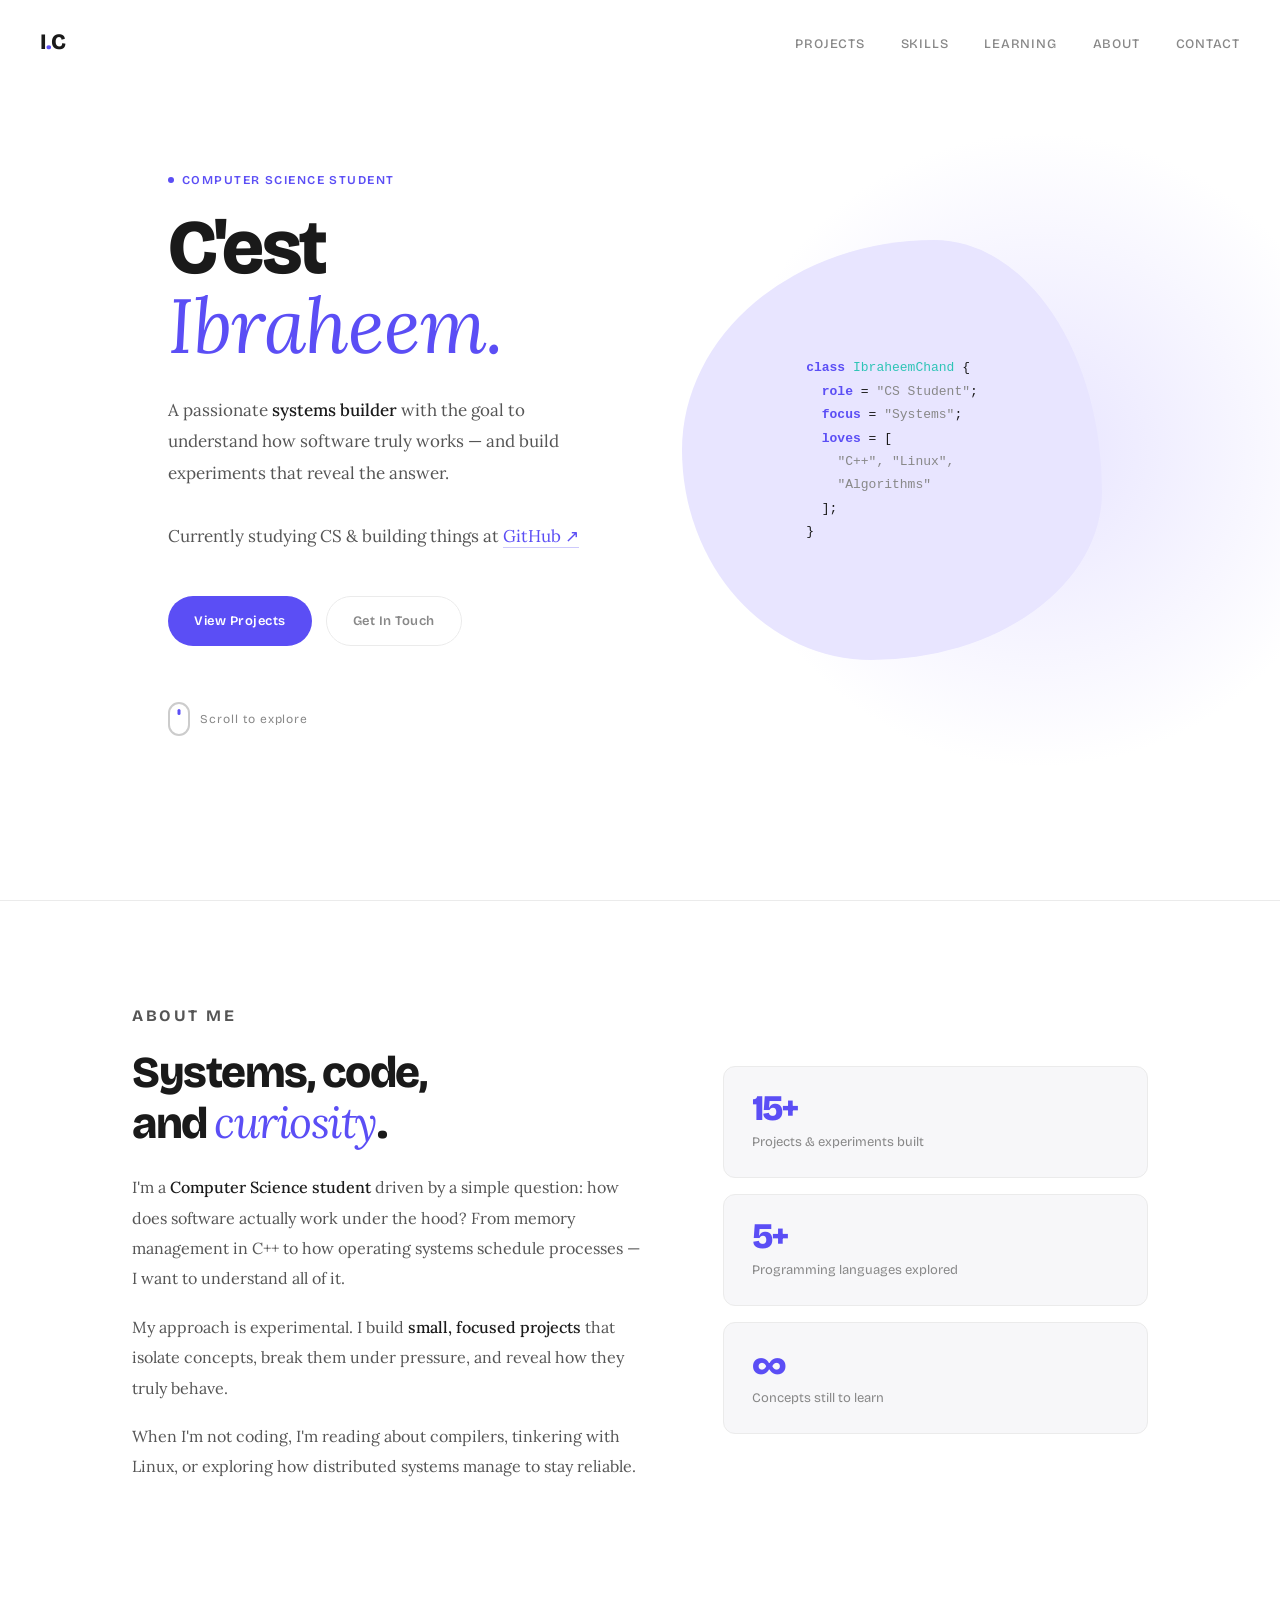
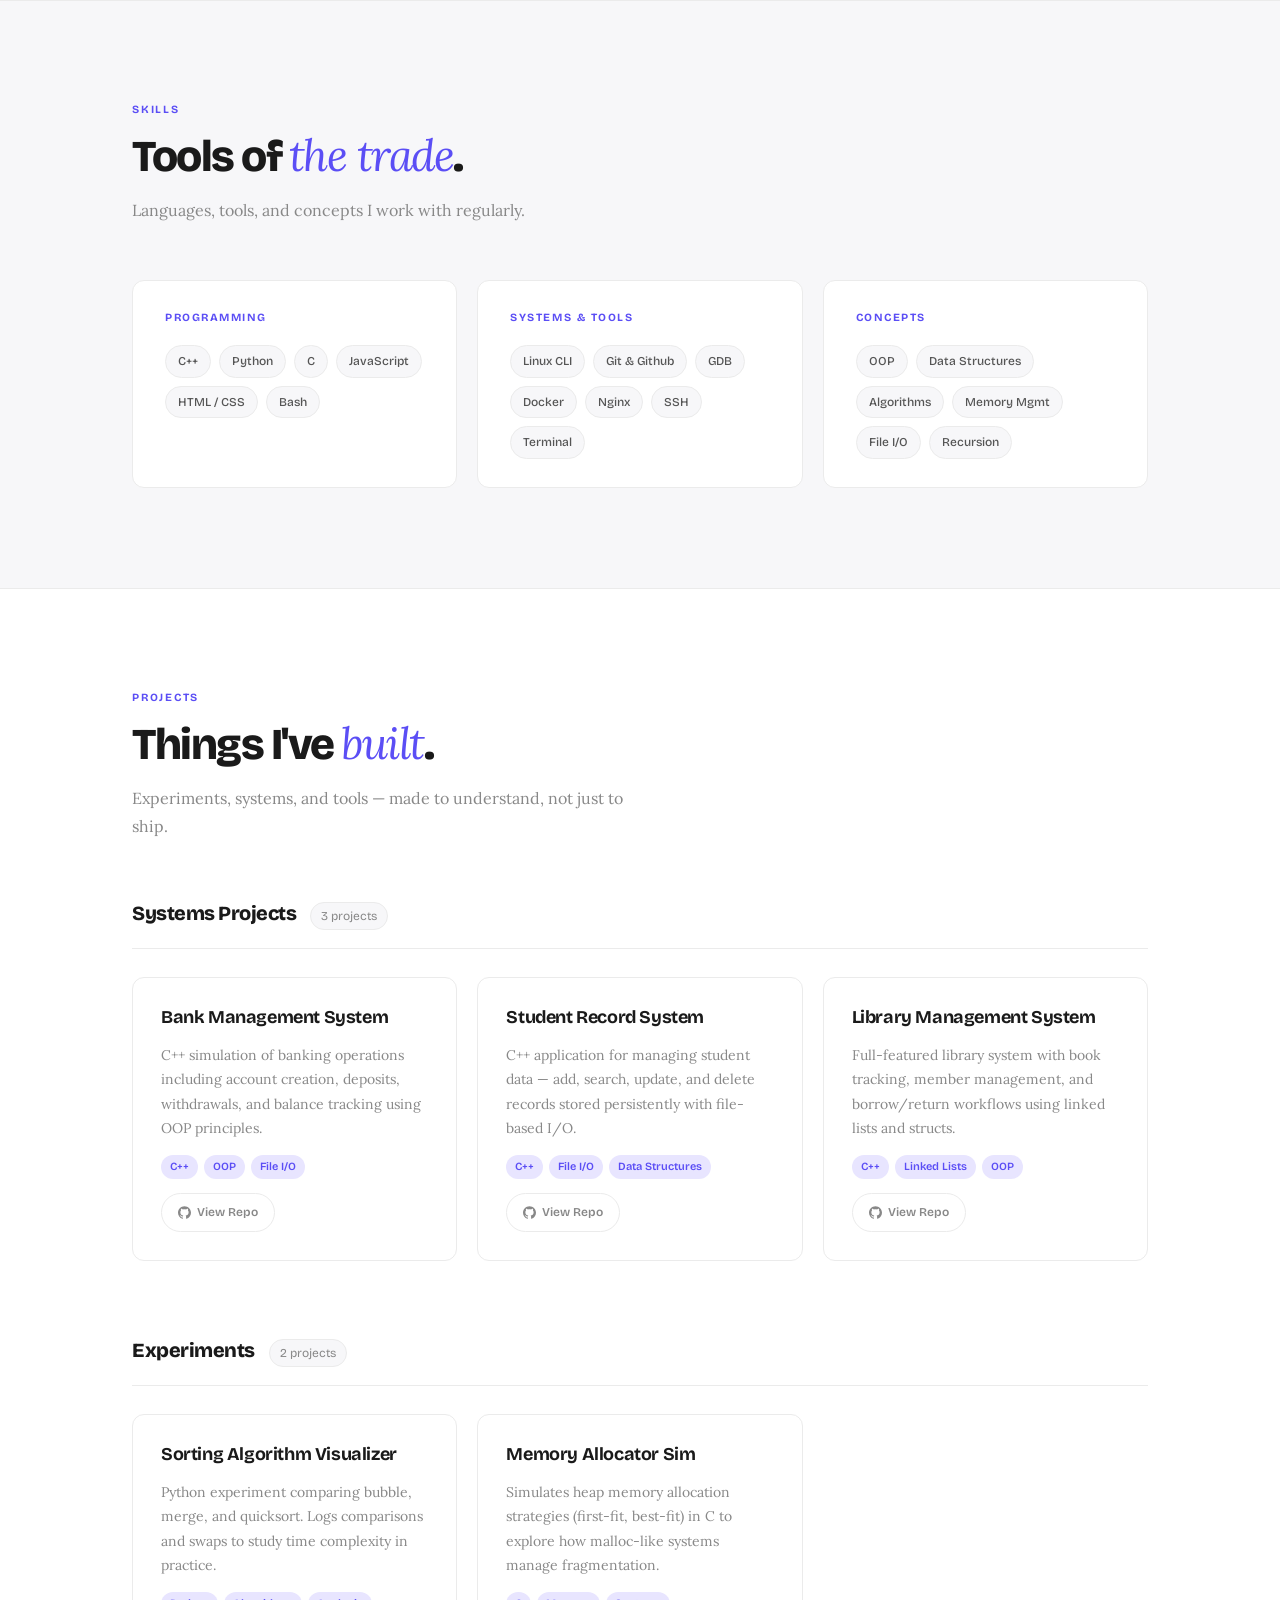
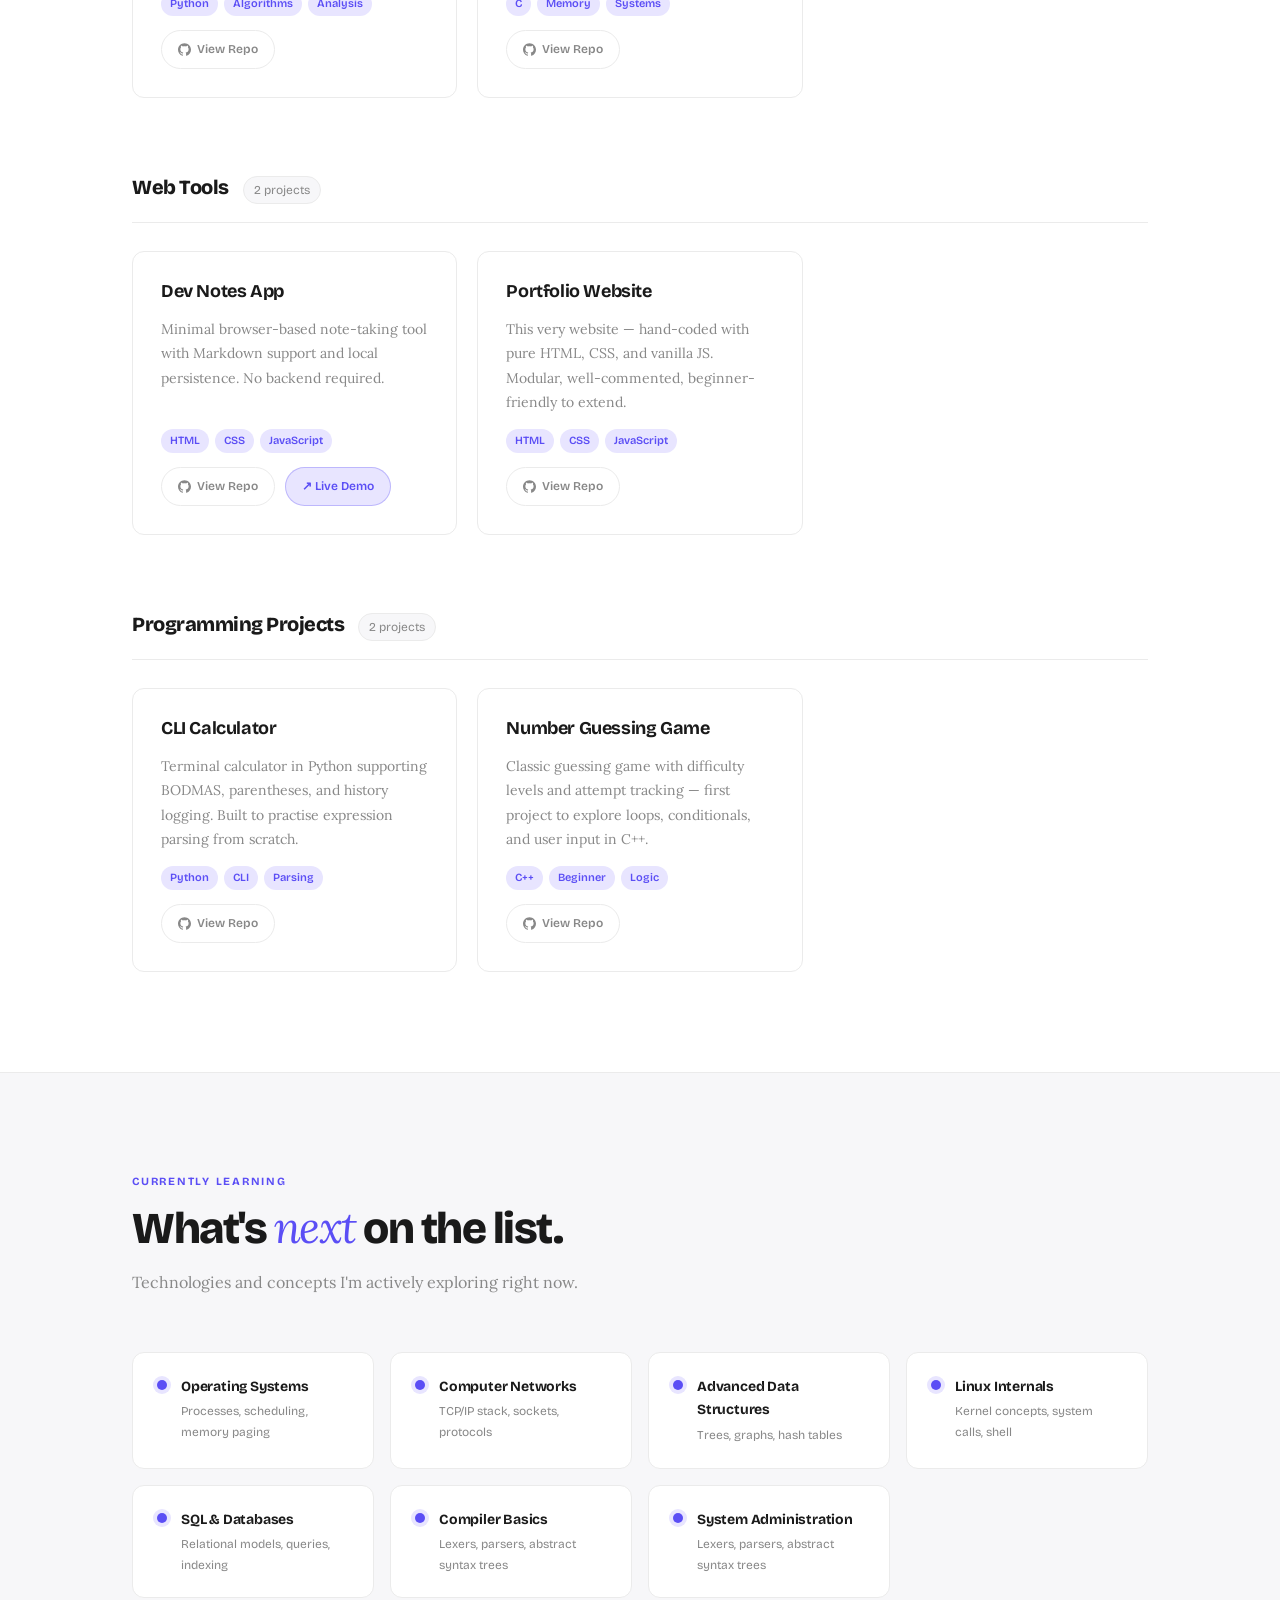
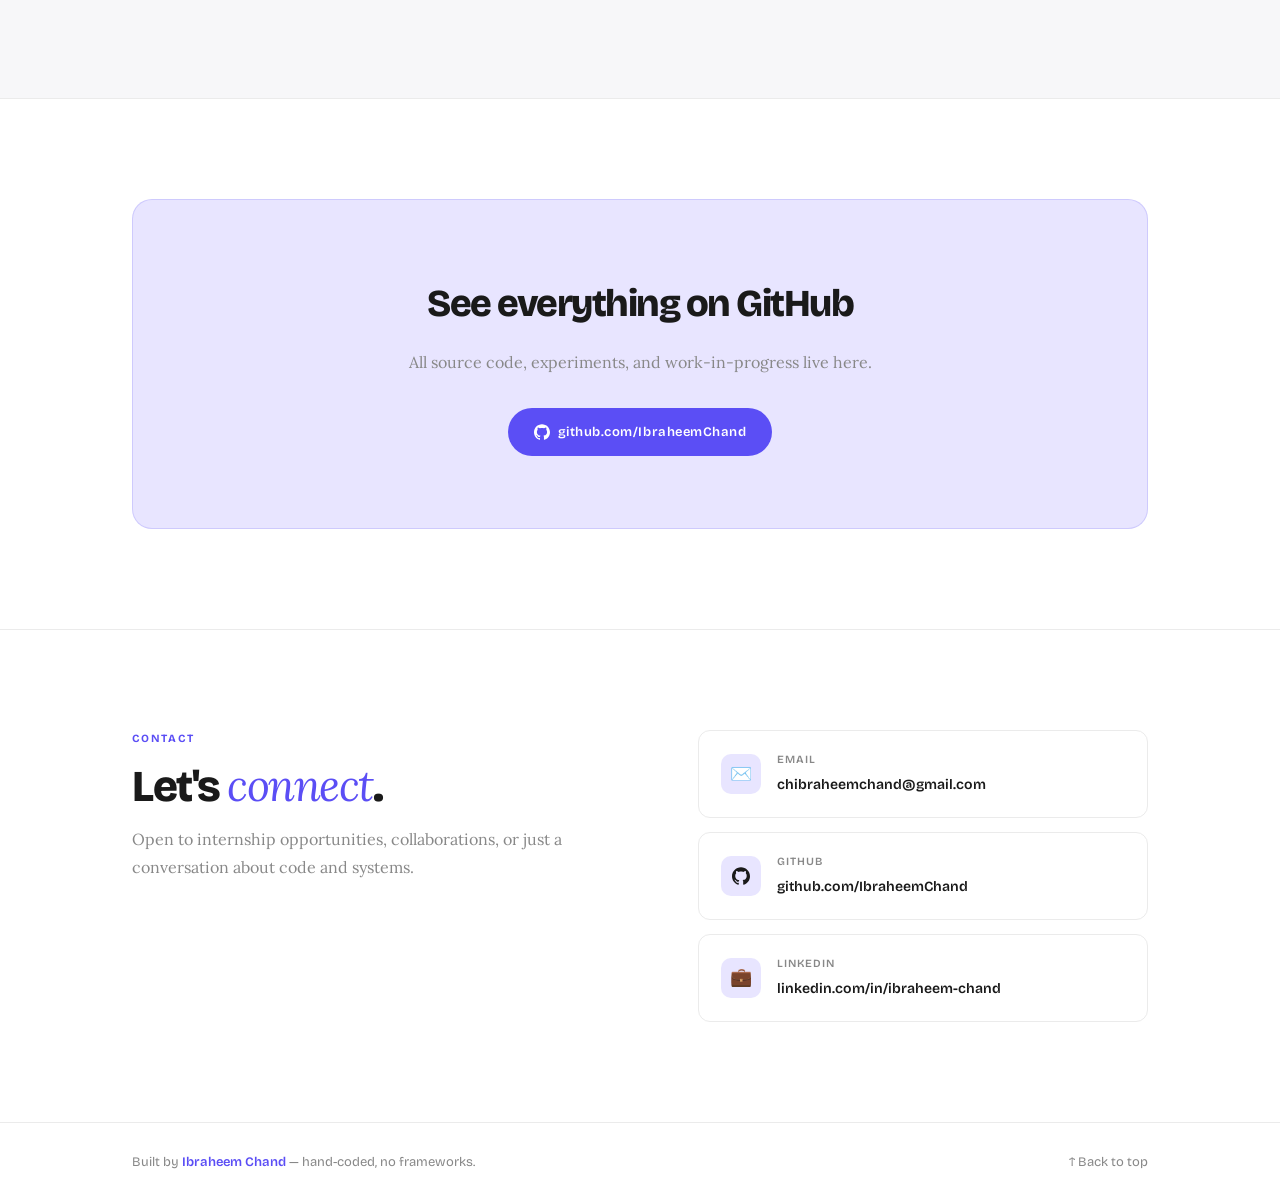
==== commit f0da7218: "Adding Experiences" ====
--- a/index.html
+++ b/index.html
@@ -121,8 +121,9 @@
         <div class="skill-cat reveal">
           <p class="skill-cat-label">Systems &amp; Tools</p>
           <div class="skill-pills">
-            <span class="pill">Linux</span><span class="pill">Git</span><span class="pill">GDB</span>
-            <span class="pill">Make</span><span class="pill">VS Code</span><span class="pill">Terminal</span>
+            <span class="pill">Linux CLI</span><span class="pill">Git & Github</span><span class="pill">GDB</span>
+            <span class="pill">Docker</span>
+            <span class="pill">Nginx</span><span class="pill">SSH</span><span class="pill">Terminal</span>
           </div>
         </div>
         <div class="skill-cat reveal">
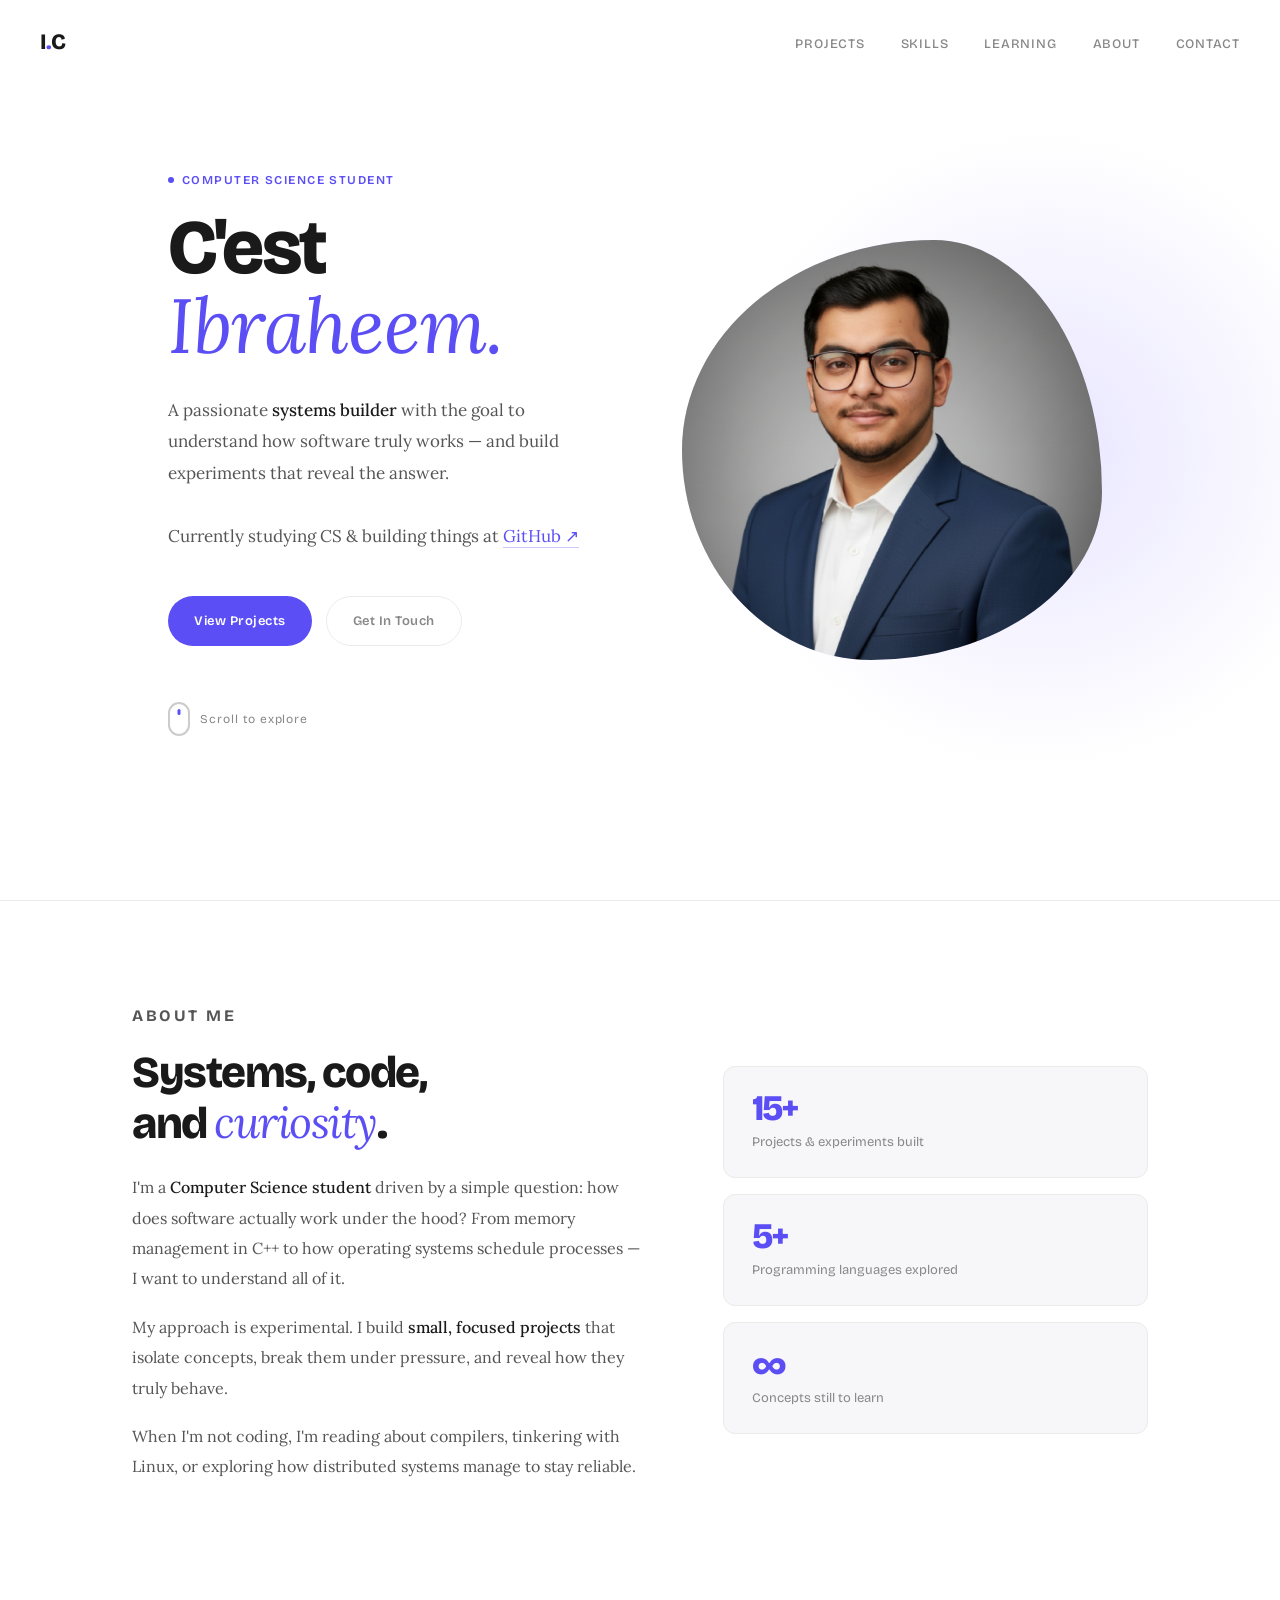
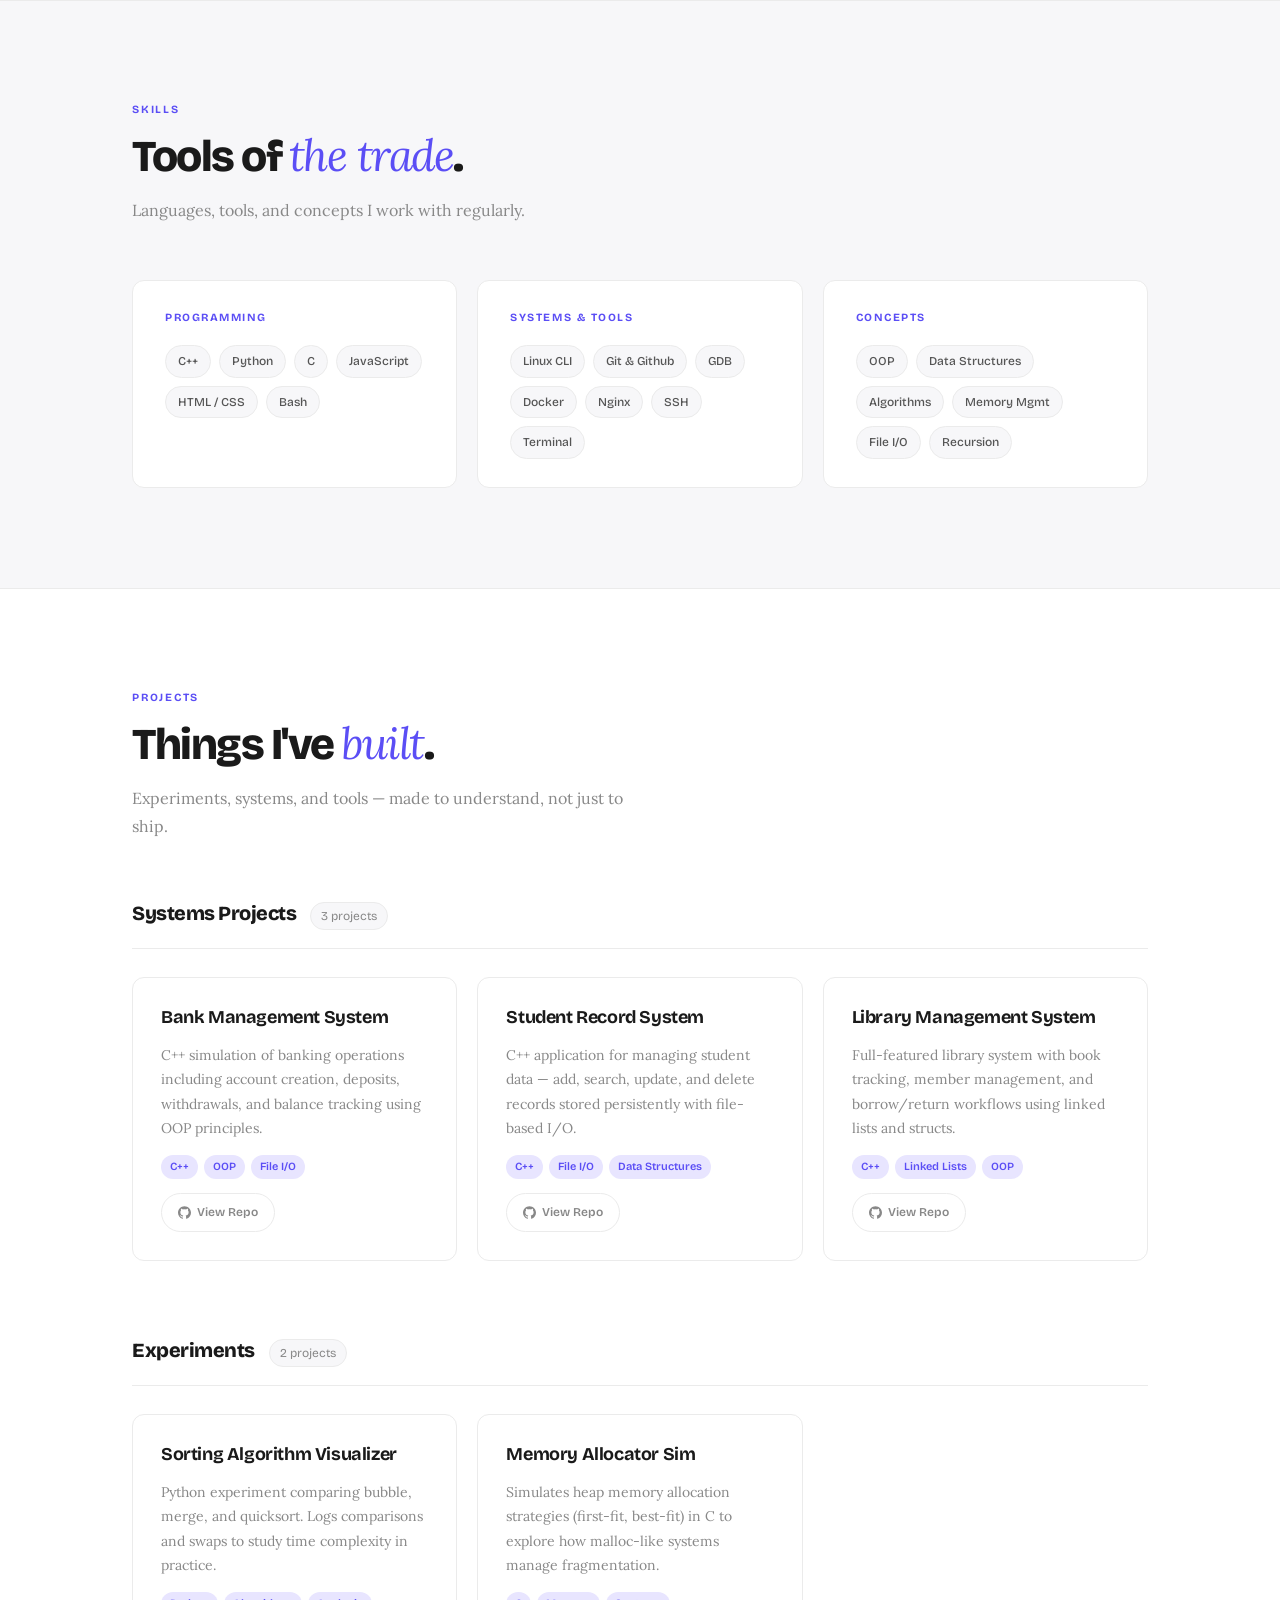
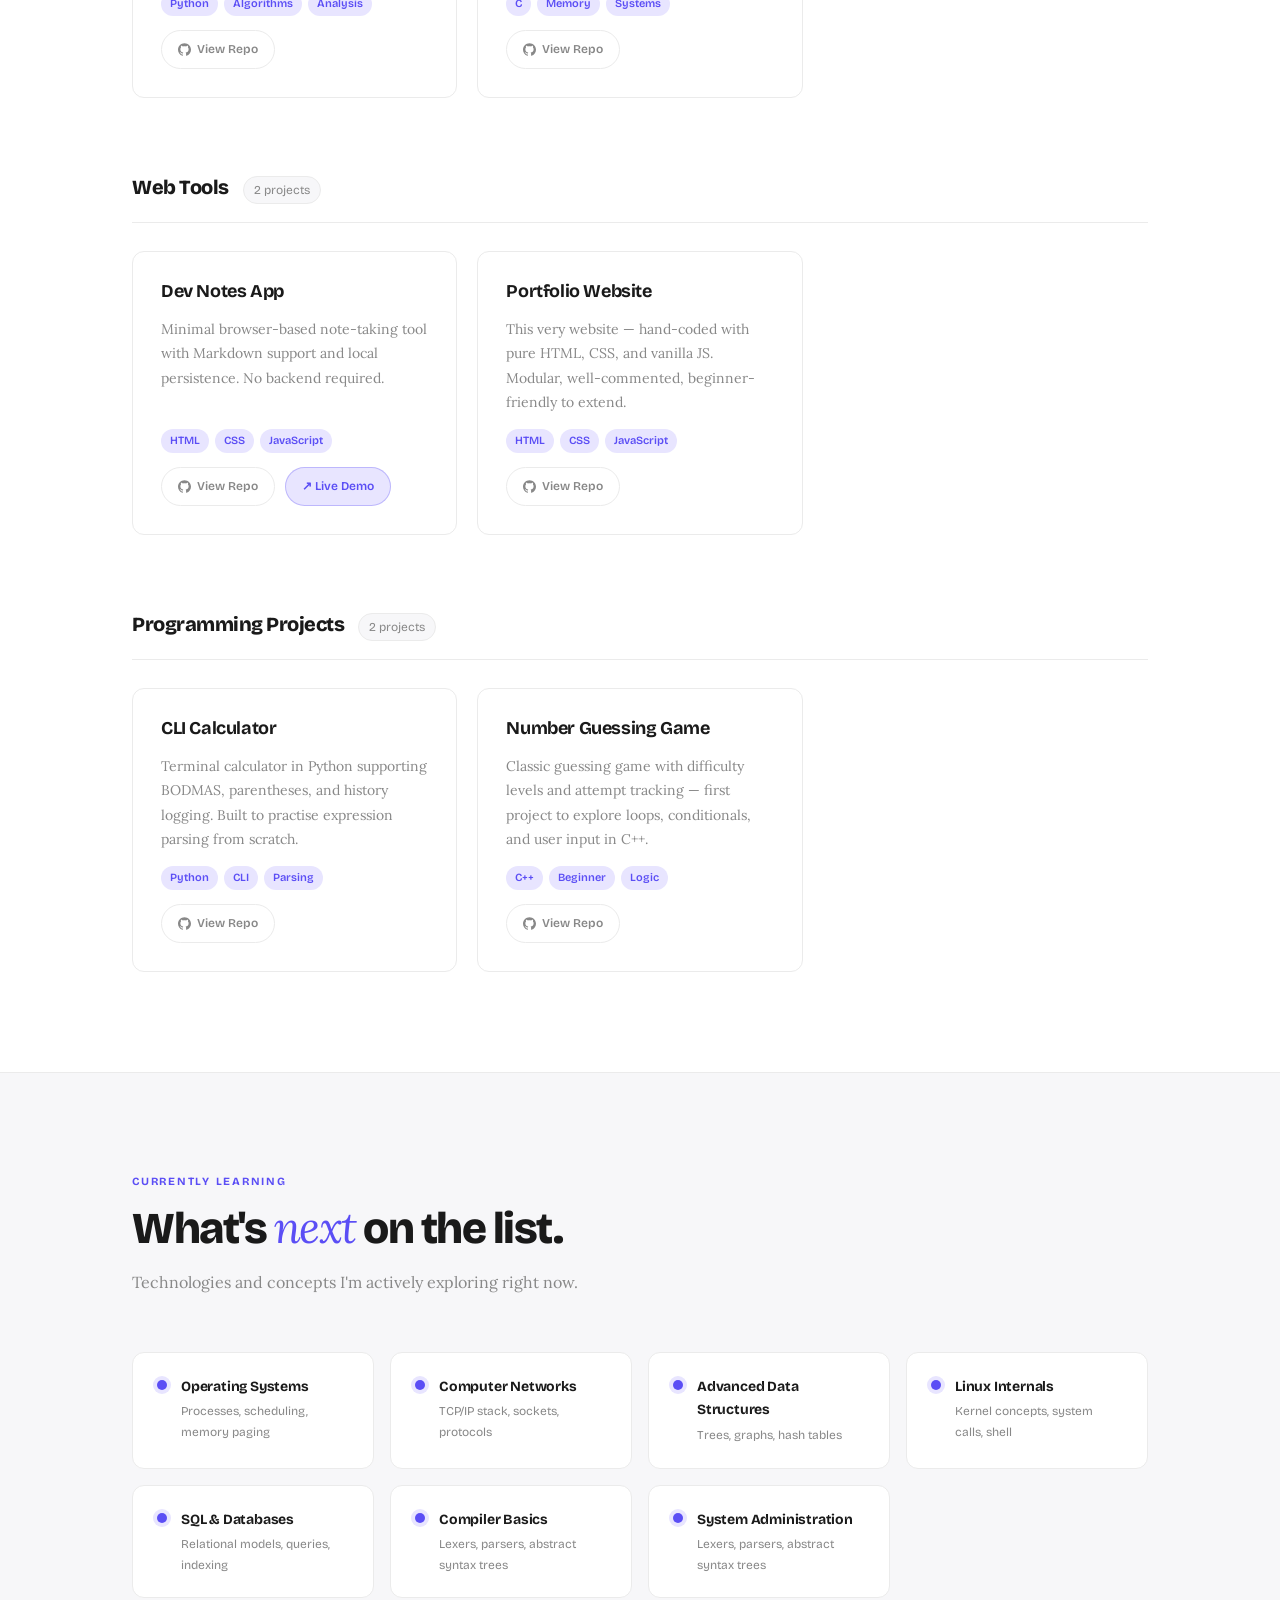
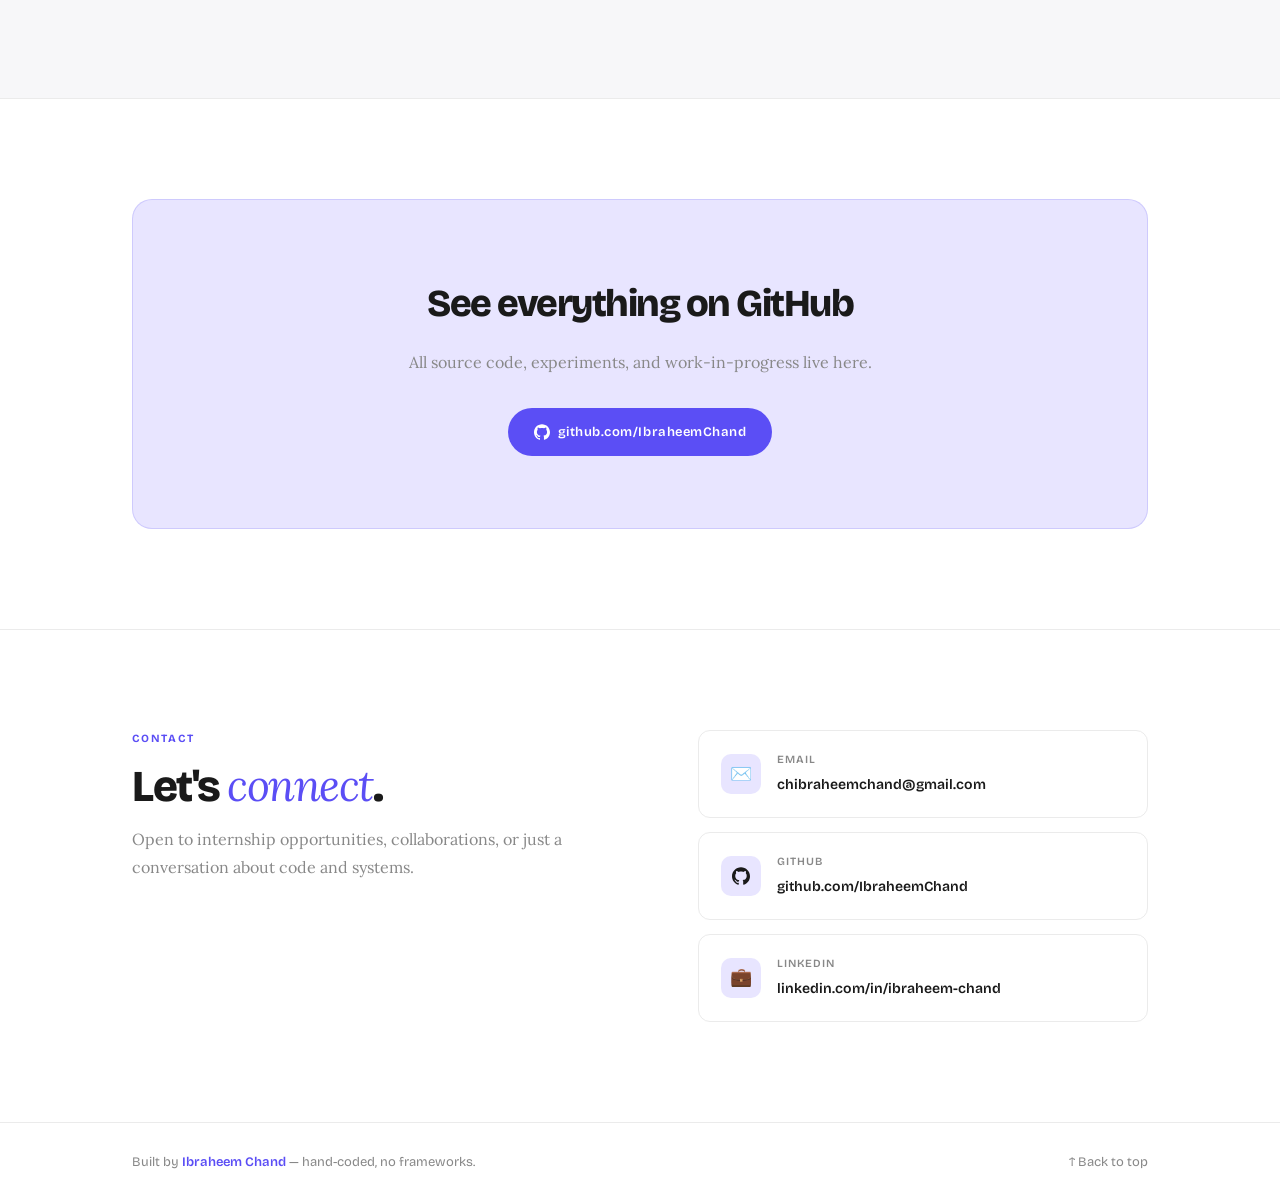
==== commit 66325fb5: "adding the image" ====
--- a/index.html
+++ b/index.html
@@ -57,16 +57,7 @@
         </div>
         <div class="hero-visual">
           <div class="hero-visual-blob">
-            <div class="hero-code-block">
-              <div><span class="cp">class</span> <span class="ct">IbraheemChand</span> {</div>
-              <div>&nbsp;&nbsp;<span class="cp">role</span> = <span class="cg">"CS Student"</span>;</div>
-              <div>&nbsp;&nbsp;<span class="cp">focus</span> = <span class="cg">"Systems"</span>;</div>
-              <div>&nbsp;&nbsp;<span class="cp">loves</span> = [</div>
-              <div>&nbsp;&nbsp;&nbsp;&nbsp;<span class="cg">"C++", "Linux",</span></div>
-              <div>&nbsp;&nbsp;&nbsp;&nbsp;<span class="cg">"Algorithms"</span></div>
-              <div>&nbsp;&nbsp;];</div>
-              <div>}</div>
-            </div>
+            <img src="profile.jpg" alt="Ibraheem Chand" class="hero-profile-img">
           </div>
         </div>
       </div>
--- a/styles.css
+++ b/styles.css
@@ -181,6 +181,14 @@
   background: var(--light);
   border-radius: 60% 40% 55% 45% / 50% 60% 40% 50%;
   display: flex; align-items: center; justify-content: center;
+  overflow: hidden;
+}
+.hero-profile-img {
+  width: 100%;
+  height: 100%;
+  object-fit: cover;
+  object-position: center top;
+  display: block;
 }
 .hero-code-block {
   font-family: 'Courier New', monospace; font-size: 13px;
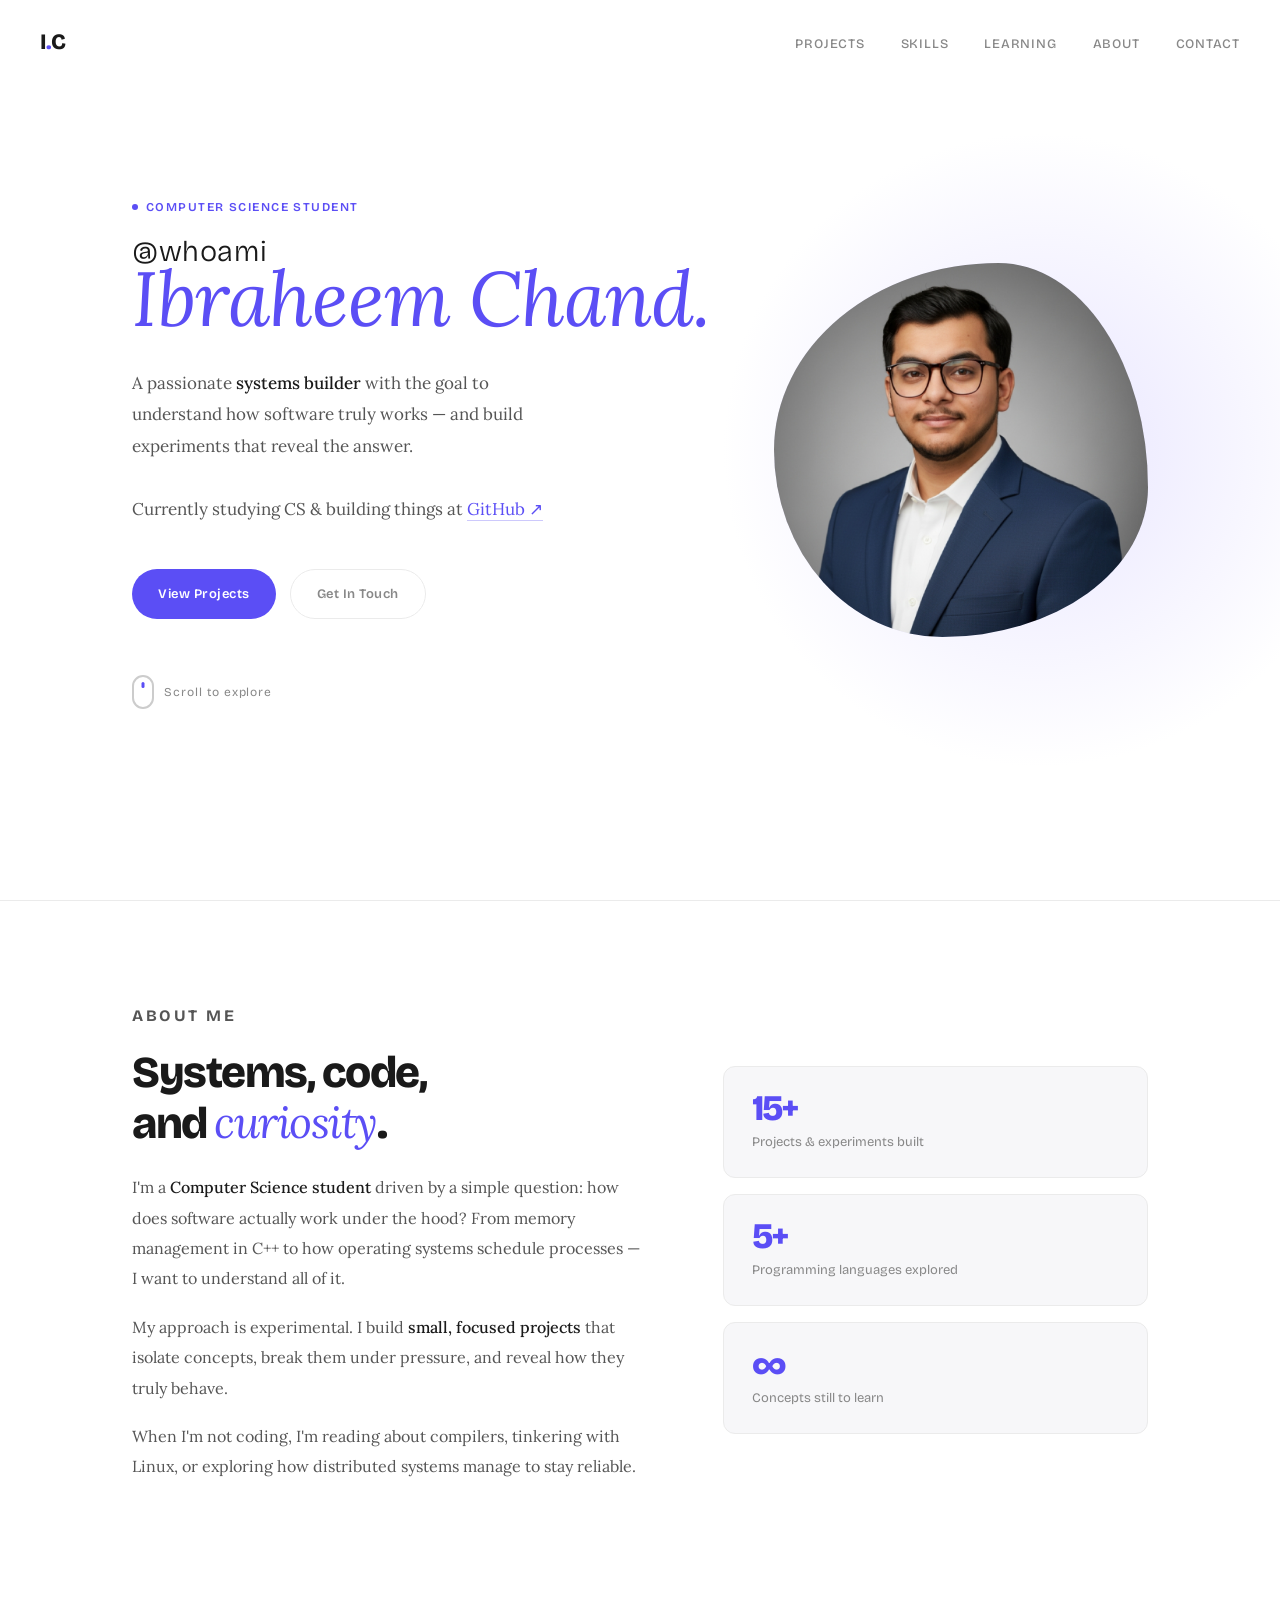
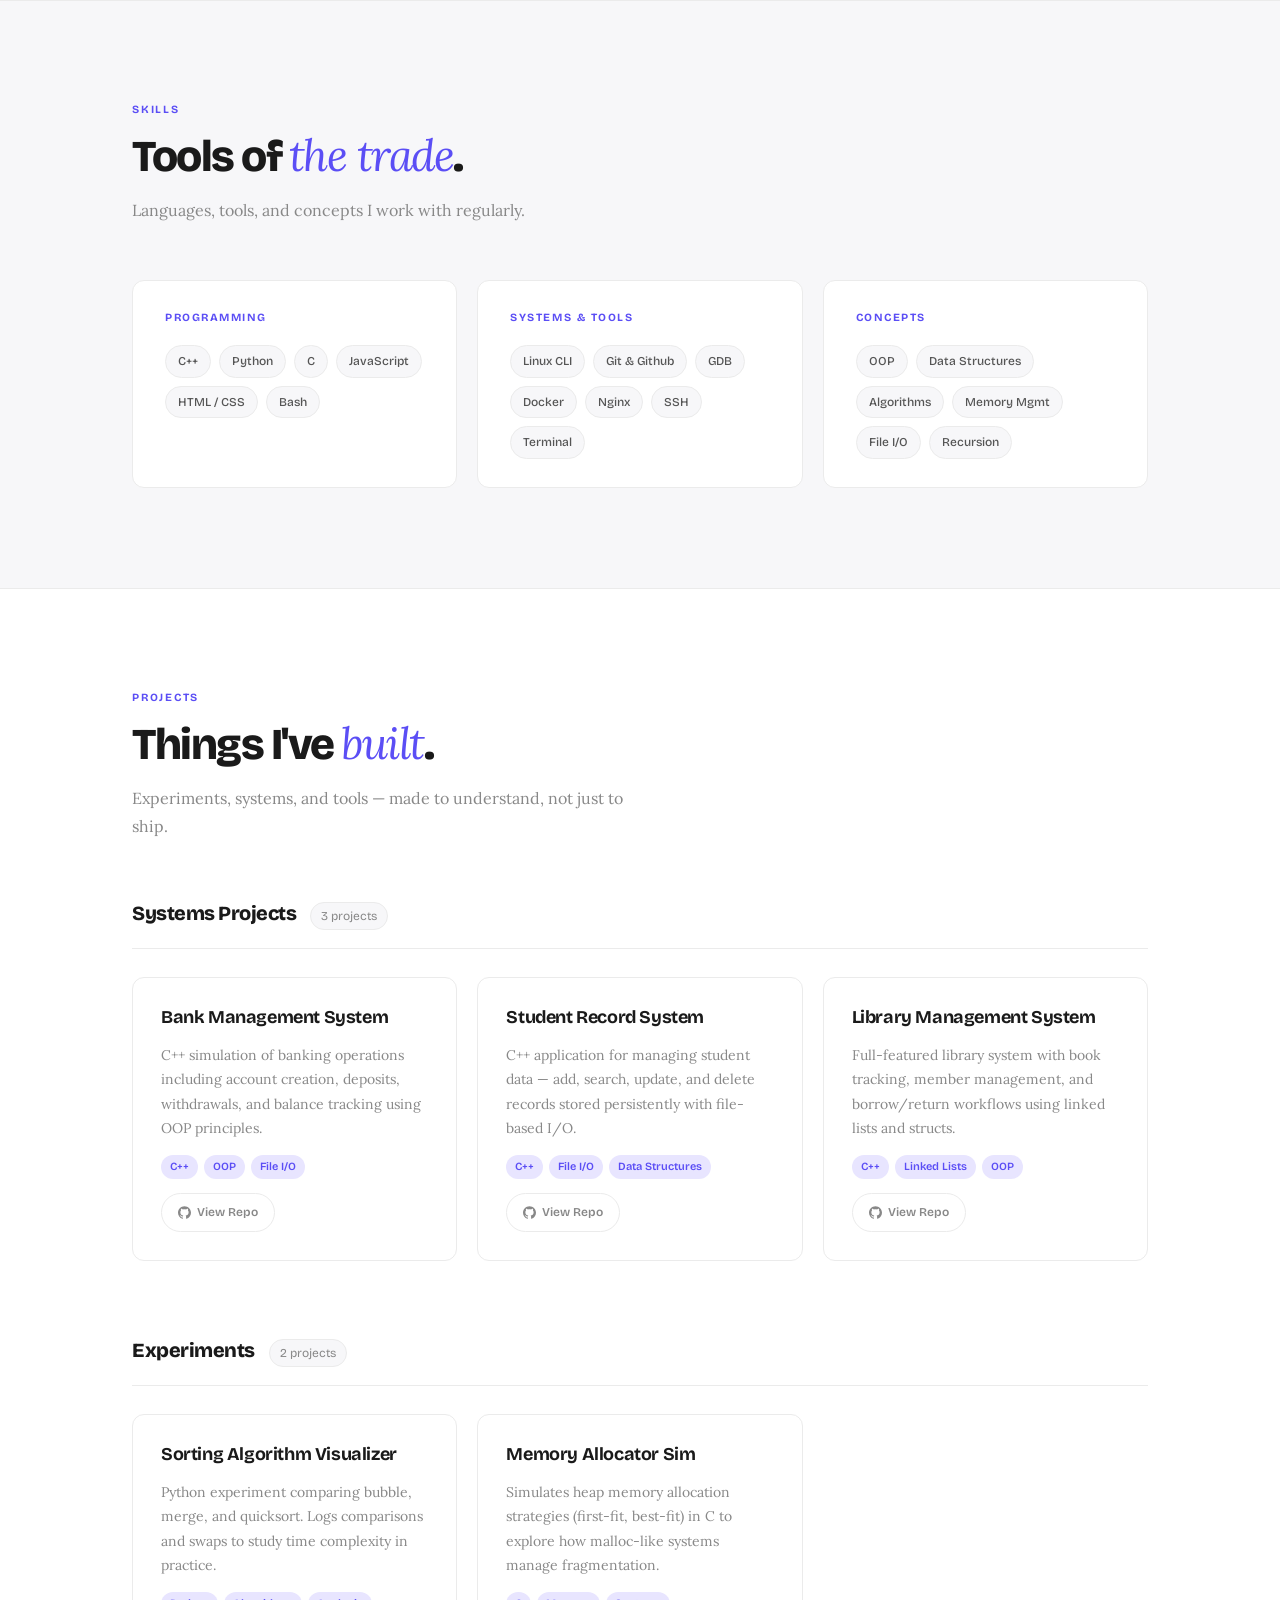
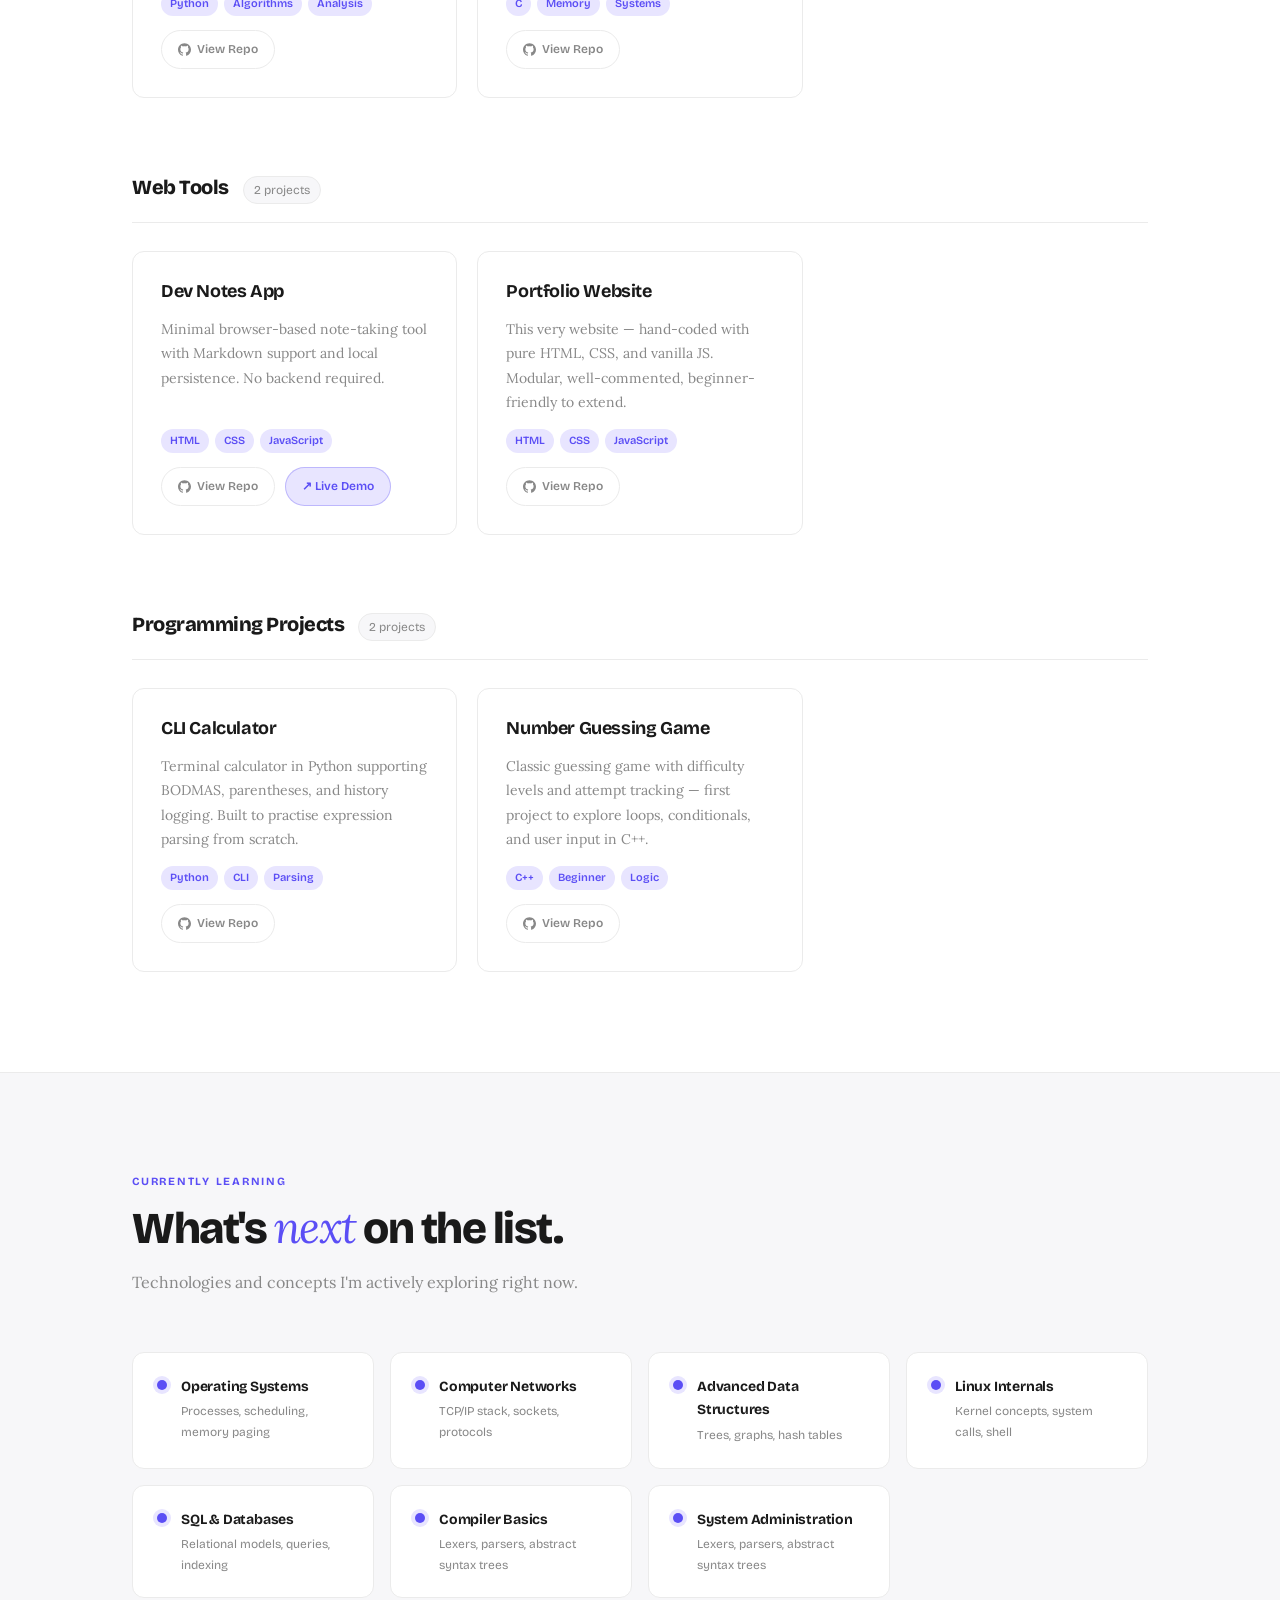
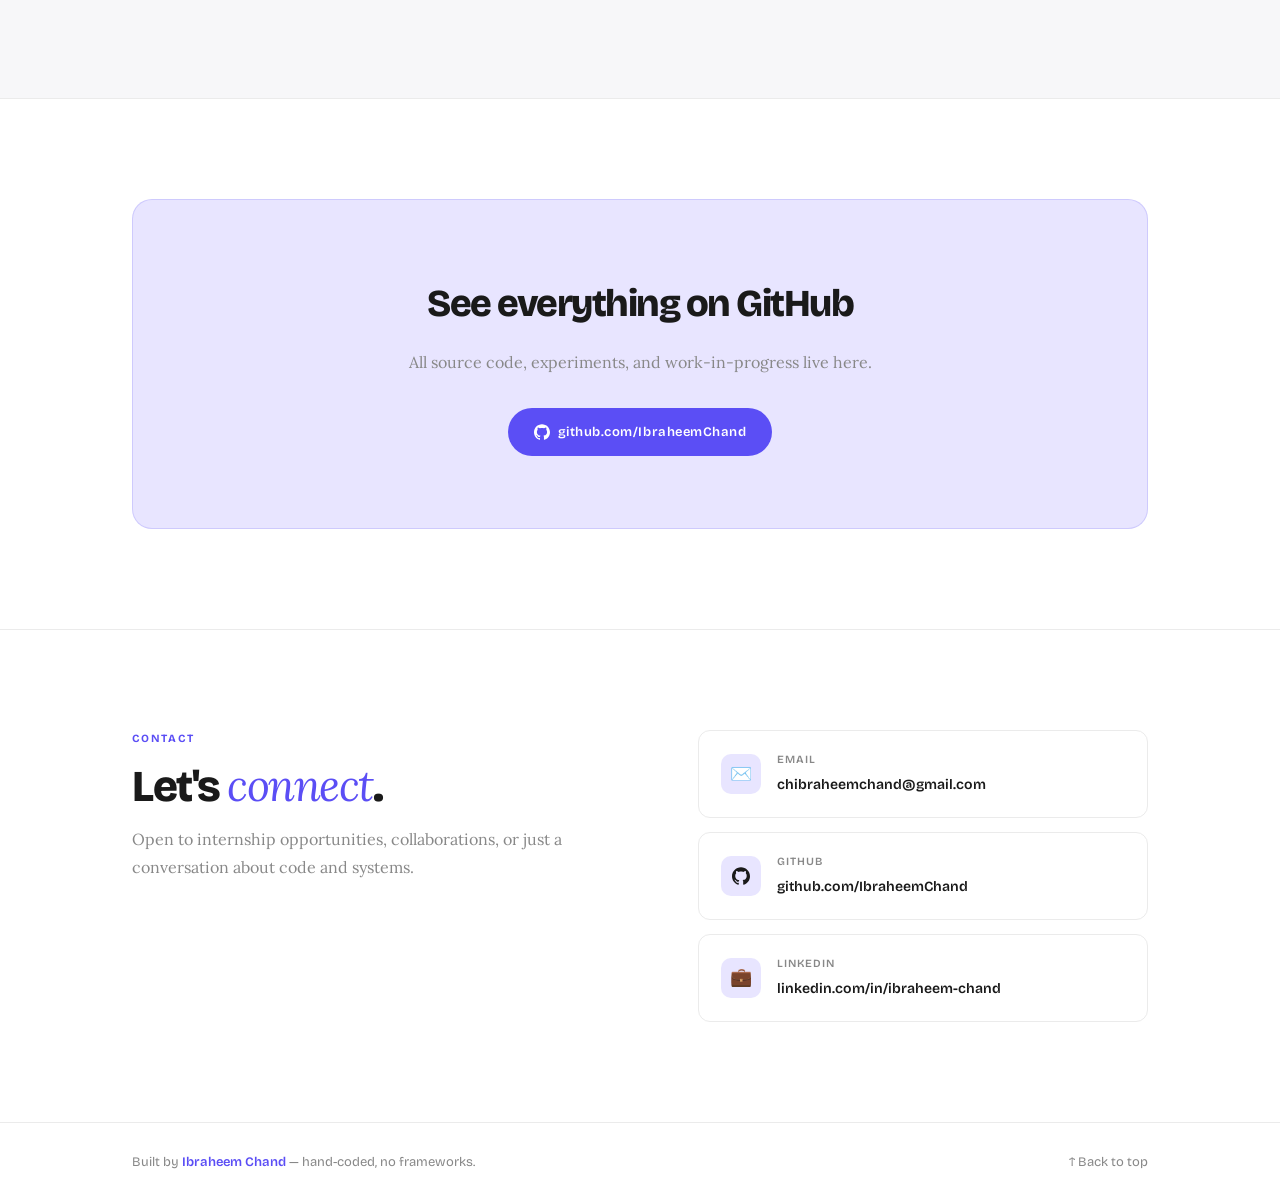
==== commit 78bc1b72: "Changes @whoami" ====
--- a/index.html
+++ b/index.html
@@ -40,7 +40,7 @@
       <div class="hero-inner">
         <div>
           <p class="hero-tag">Computer Science Student</p>
-          <h1 class="hero-name">C'est<br><em>Ibraheem.</em></h1>
+          <h1 class="hero-name"><span class="hero-whoami">@whoami</span><em>Ibraheem Chand.</em></h1>
           <p class="hero-desc">
             A passionate <strong>systems builder</strong> with the goal to understand how software truly works — and build experiments that reveal the answer.<br><br>
             Currently studying CS &amp; building things at
--- a/styles.css
+++ b/styles.css
@@ -155,7 +155,17 @@
 }
 .hero-name em {
   font-style: italic; font-family: var(--font-body); font-weight: 400;
-  color: var(--accent); letter-spacing: -1px;
+  color: var(--accent); letter-spacing: -1px; white-space: nowrap;
+}
+.hero-whoami {
+  font-size: 0.38em;
+  font-weight: 300;
+  letter-spacing: 0.02em;
+  color: var(--text);
+  font-family: var(--font-head);
+  display: block;
+  margin-bottom: -6px;
+  line-height: 1;
 }
 .hero-desc {
   margin-top: 28px; font-size: 17px; color: #555; line-height: 1.85;
@@ -476,7 +486,8 @@
   .nav-links { display: none; }
   .nav-hamburger { display: flex; }
   .mobile-nav { display: flex; }
-  .hero-visual { display: none; }
+  .hero-visual { justify-content: center; order: -1; }
+  .hero-visual-blob { max-width: 220px; }
   .hero-inner { grid-template-columns: 1fr; }
   #hero { padding-top: 88px; }
   .proj-grid { grid-template-columns: repeat(auto-fill, minmax(260px, 1fr)); }
@@ -495,6 +506,7 @@
   nav.scrolled { padding: 14px 20px; }
 
   /* Hero */
+  .hero-visual-blob { max-width: 180px; }
   #hero { padding-top: 80px; min-height: auto; padding-bottom: 48px; }
   #hero::before { width: 300px; height: 300px; right: -80px; top: 10%; }
   .hero-name { font-size: clamp(38px, 11vw, 56px); letter-spacing: -2px; }
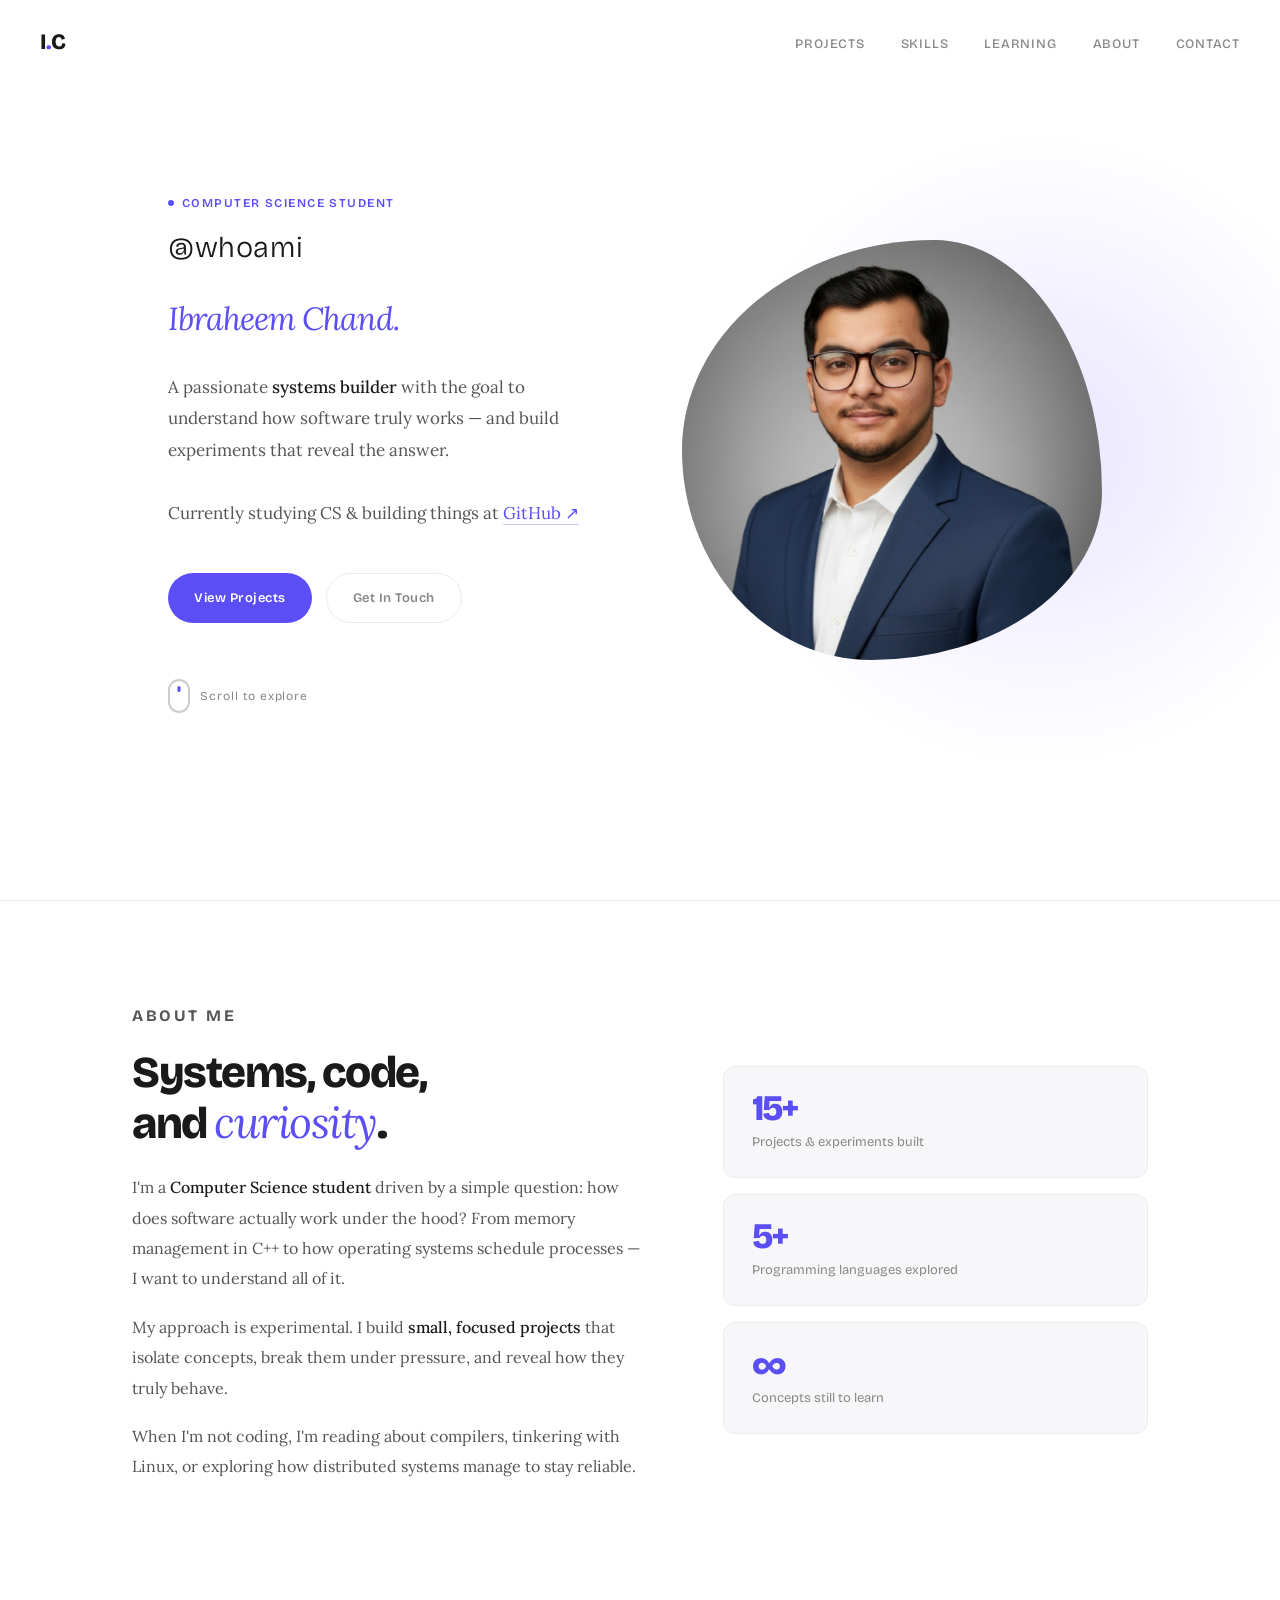
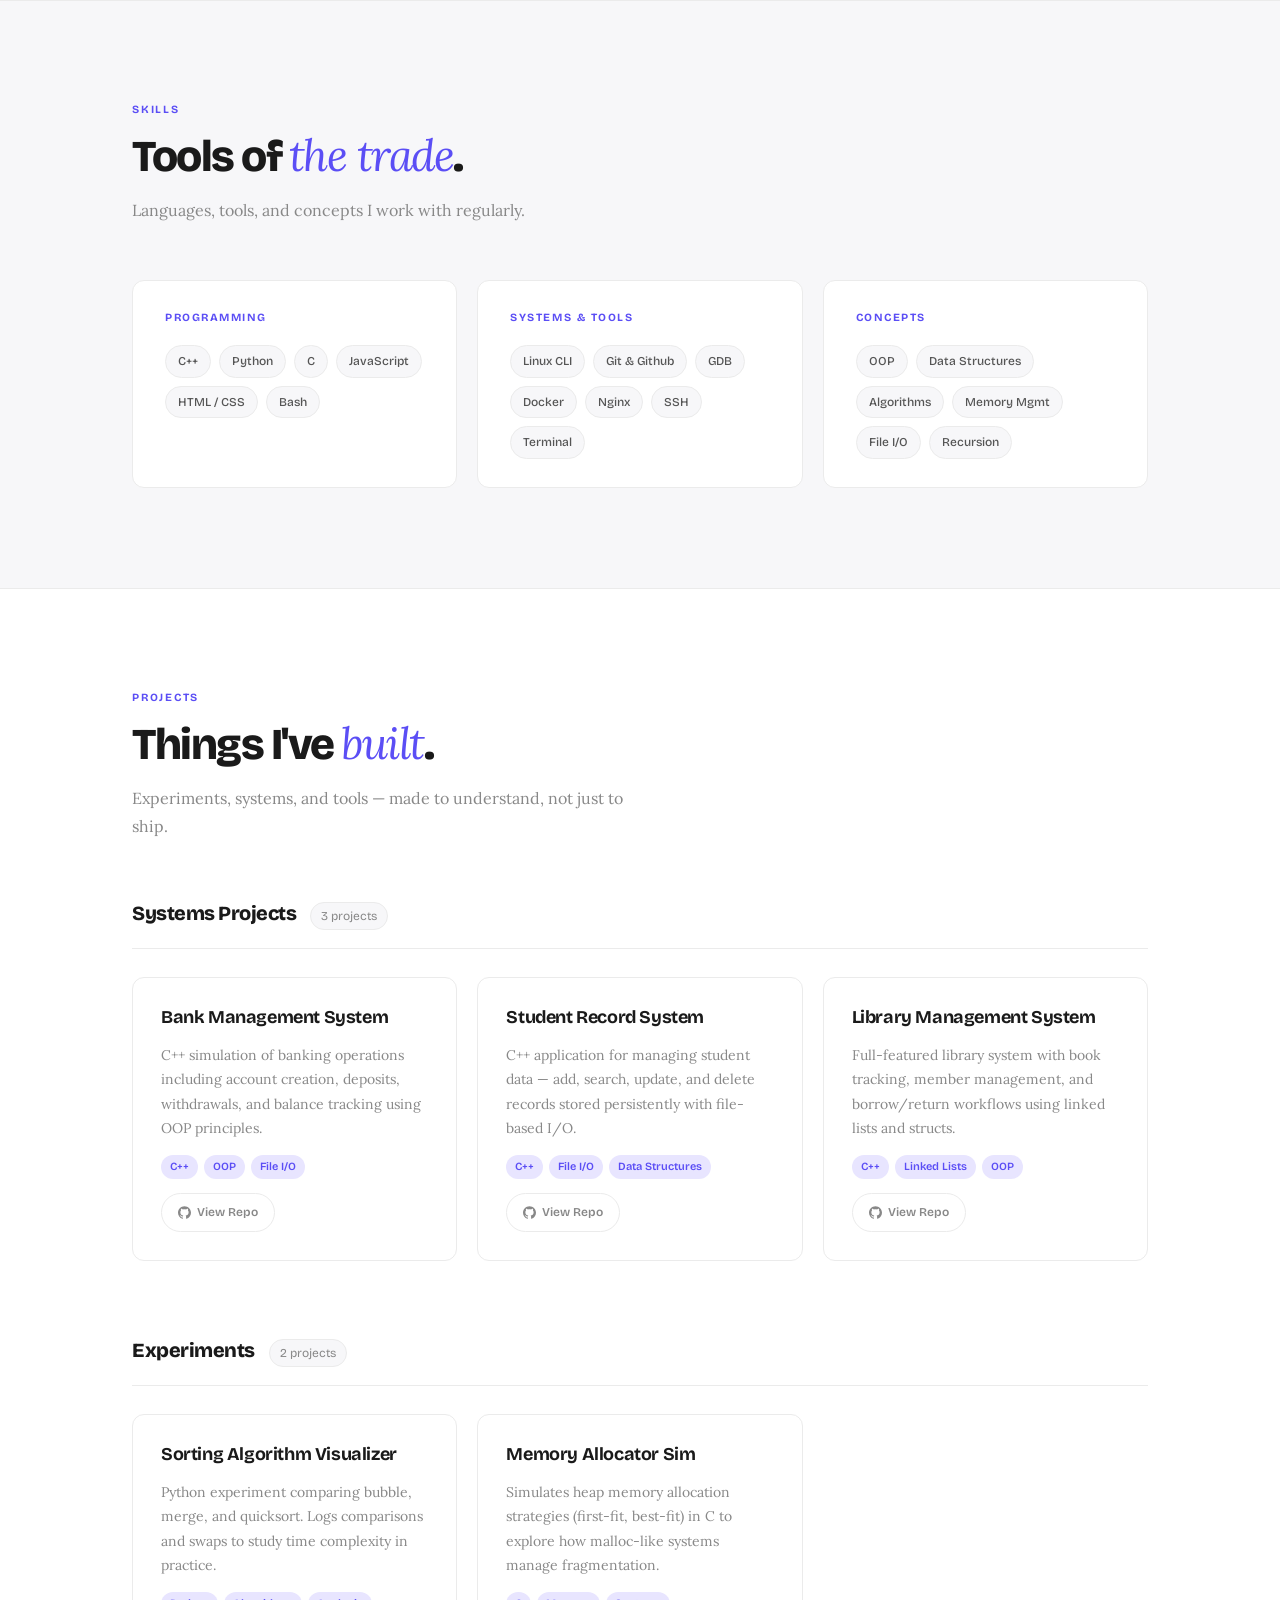
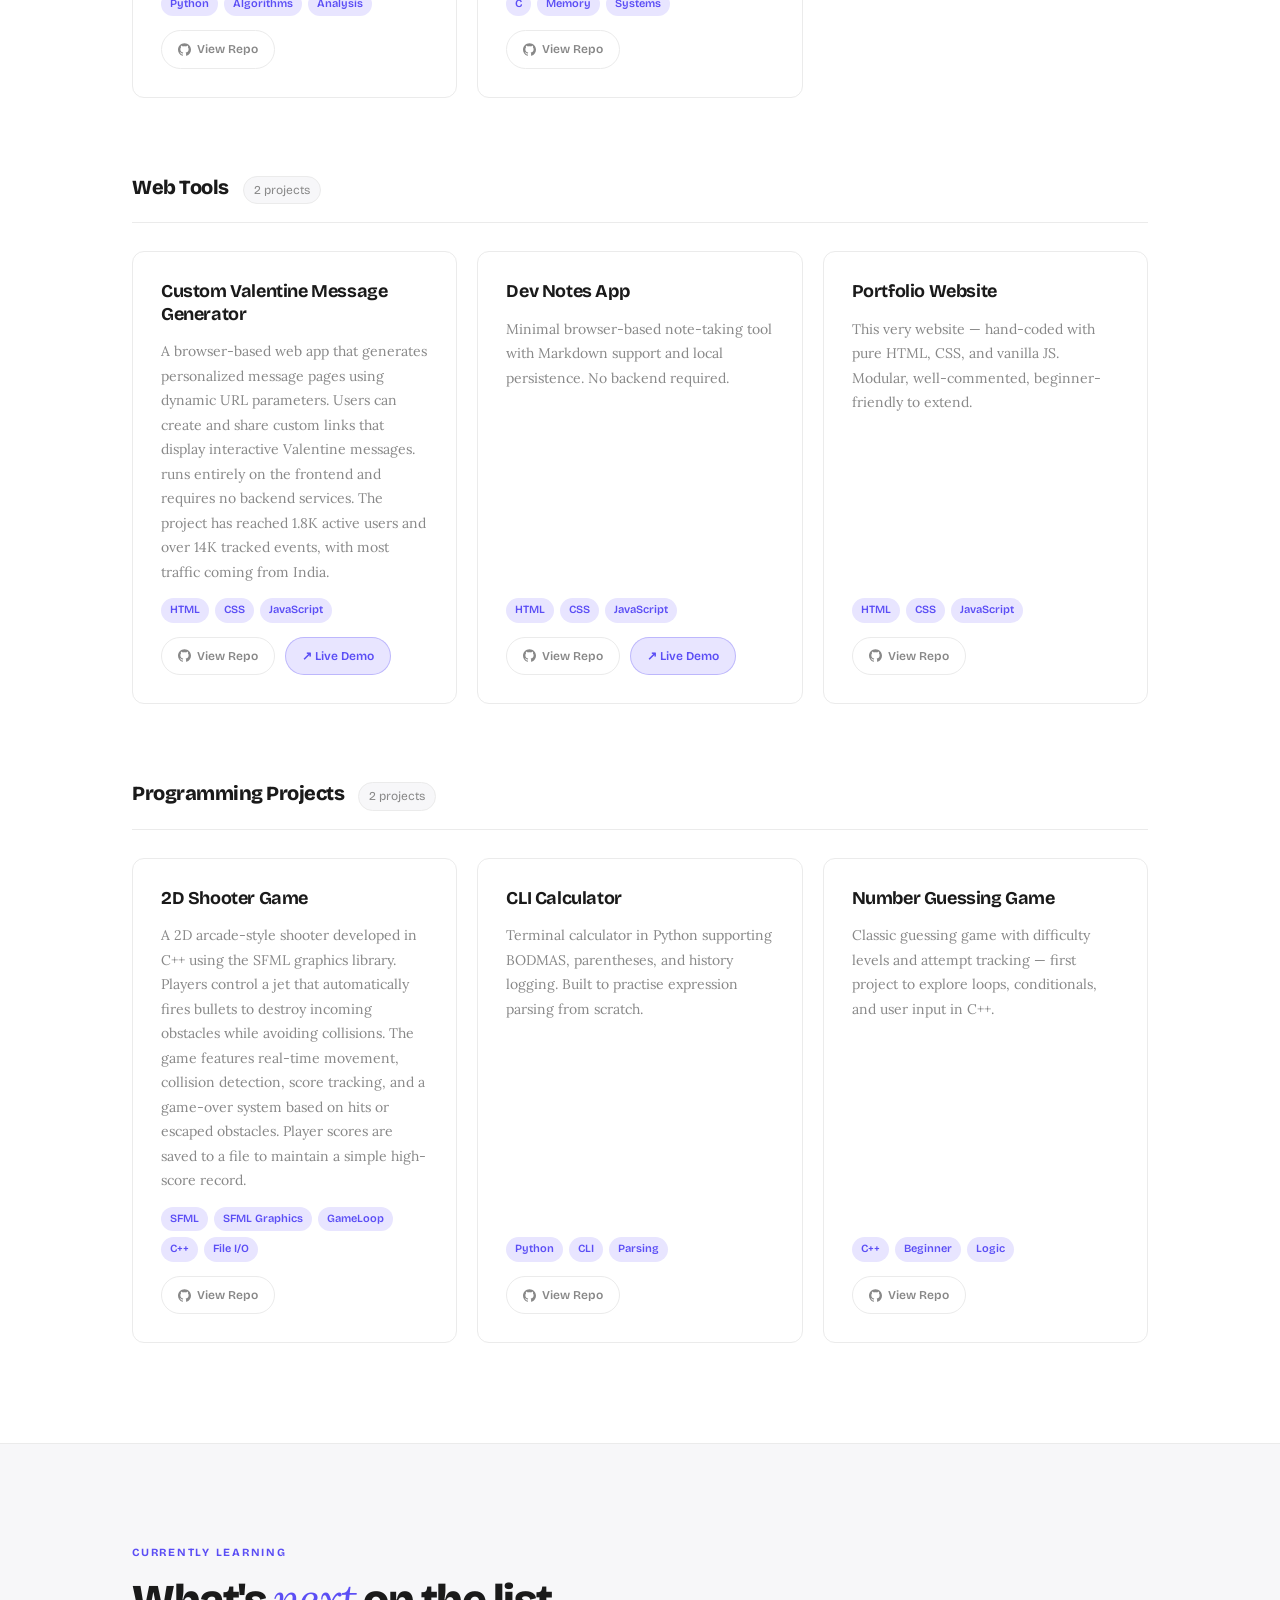
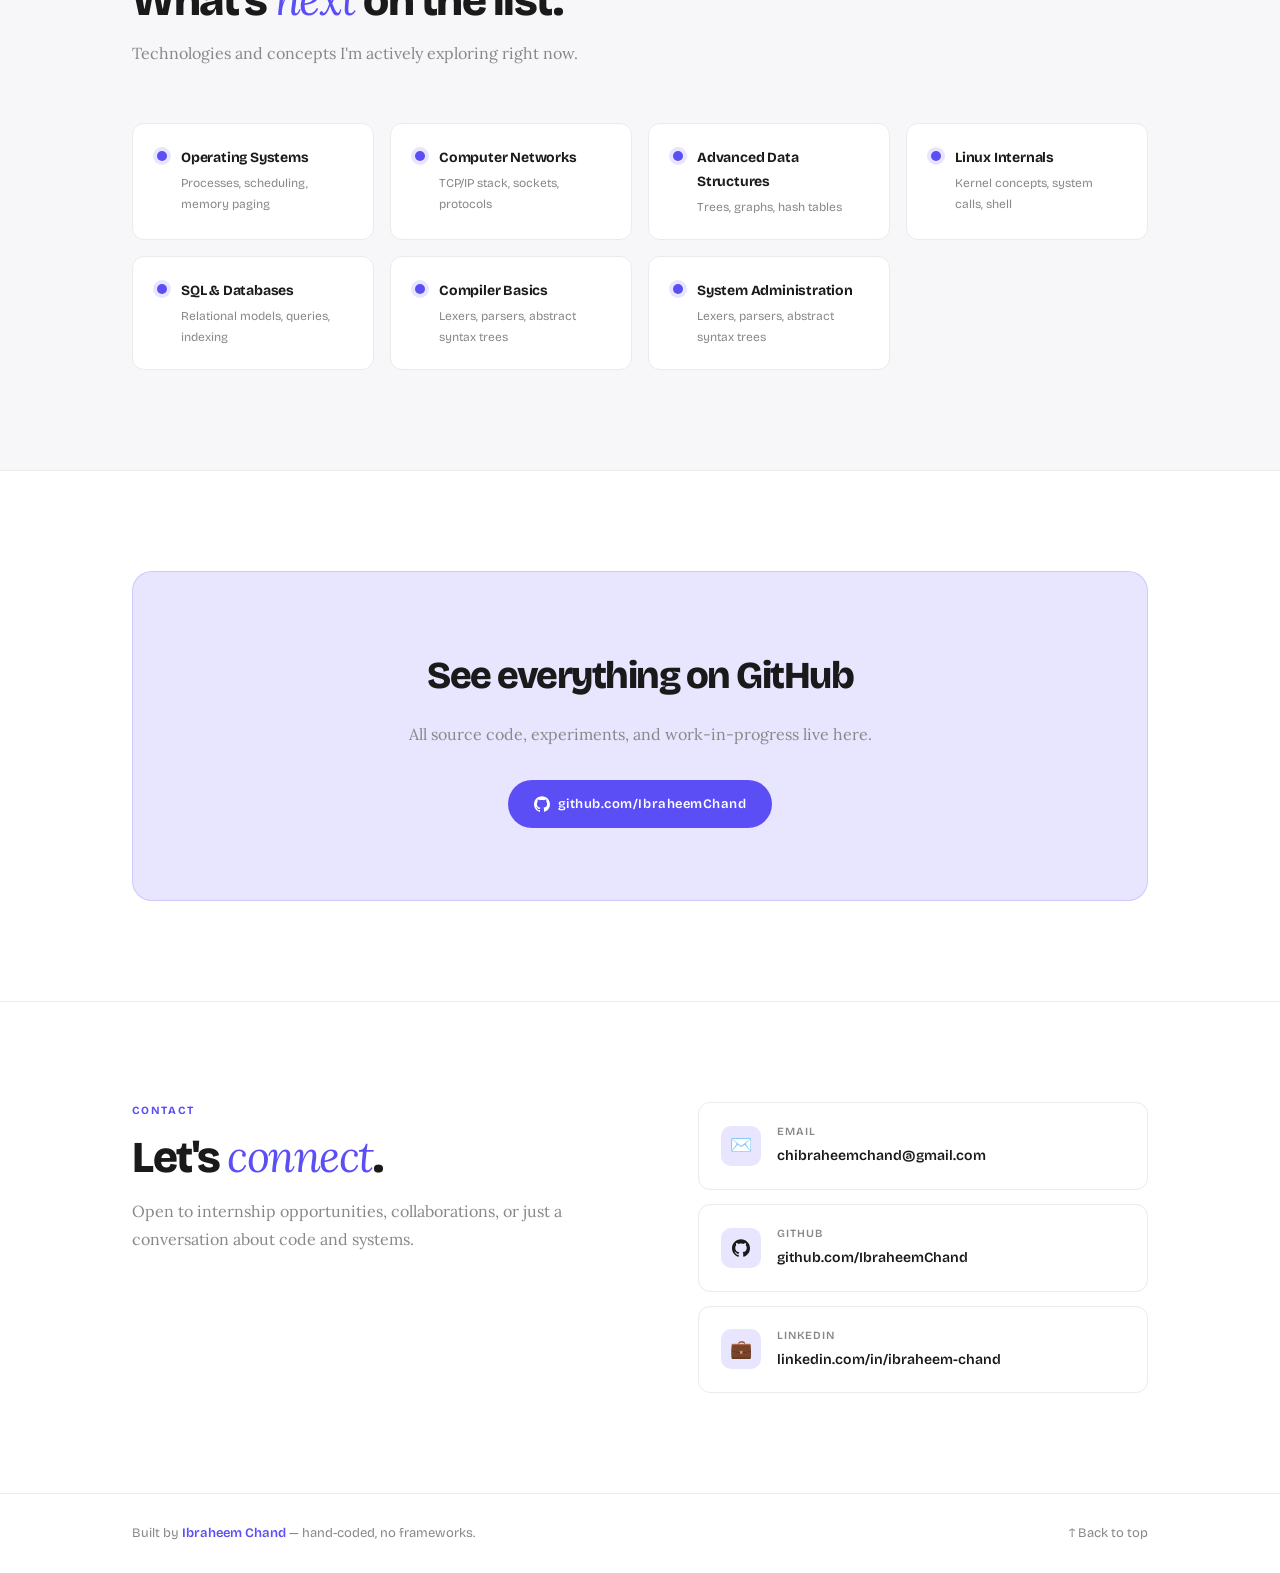
==== commit 7a752b65: "Dearcutie and sfml game added" ====
--- a/index.html
+++ b/index.html
@@ -224,6 +224,18 @@
         </div>
         <div class="proj-grid">
           <div class="proj-card">
+            <h3>Custom Valentine Message Generator</h3>
+            <p>A browser-based web app that generates personalized message pages using dynamic URL parameters. Users can create and share custom links that display interactive Valentine messages. runs entirely on the frontend and requires no backend services. The project has reached 1.8K active users and over 14K tracked events, with most traffic coming from India.</p>
+            <div class="proj-tags"><span>HTML</span><span>CSS</span><span>JavaScript</span></div>
+            <div class="card-btns">
+              <a href="https://github.com/Ibraheemchand6/Valentine" class="gh-btn" target="_blank" rel="noopener">
+                <svg width="13" height="13" viewBox="0 0 24 24" fill="currentColor"><path d="M12 .297c-6.63 0-12 5.373-12 12 0 5.303 3.438 9.8 8.205 11.385.6.113.82-.258.82-.577 0-.285-.01-1.04-.015-2.04-3.338.724-4.042-1.61-4.042-1.61C4.422 18.07 3.633 17.7 3.633 17.7c-1.087-.744.084-.729.084-.729 1.205.084 1.838 1.236 1.838 1.236 1.07 1.835 2.809 1.305 3.495.998.108-.776.417-1.305.76-1.605-2.665-.3-5.466-1.332-5.466-5.93 0-1.31.465-2.38 1.235-3.22-.135-.303-.54-1.523.105-3.176 0 0 1.005-.322 3.3 1.23.96-.267 1.98-.399 3-.405 1.02.006 2.04.138 3 .405 2.28-1.552 3.285-1.23 3.285-1.23.645 1.653.24 2.873.12 3.176.765.84 1.23 1.91 1.23 3.22 0 4.61-2.805 5.625-5.475 5.92.42.36.81 1.096.81 2.22 0 1.606-.015 2.896-.015 3.286 0 .315.21.69.825.57C20.565 22.092 24 17.592 24 12.297c0-6.627-5.373-12-12-12"/></svg>
+                View Repo
+              </a>
+              <a href="https://www.dearcutie.app/" class="demo-btn" target="_blank" rel="noopener">↗ Live Demo</a>
+            </div>
+          </div>
+          <div class="proj-card">
             <h3>Dev Notes App</h3>
             <p>Minimal browser-based note-taking tool with Markdown support and local persistence. No backend required.</p>
             <div class="proj-tags"><span>HTML</span><span>CSS</span><span>JavaScript</span></div>
@@ -256,6 +268,22 @@
           <span class="cat-count">2 projects</span>
         </div>
         <div class="proj-grid">
+
+          <div class="proj-card">
+            <h3>2D Shooter Game</h3>
+            <p>A 2D arcade-style shooter developed in C++ using the SFML graphics library. Players control a jet that automatically fires bullets to destroy incoming obstacles while avoiding collisions. The game features real-time movement, collision detection, score tracking, and a game-over system based on hits or escaped obstacles. Player scores are saved to a file to maintain a simple high-score record.</p>
+            <div class="proj-tags"><span>SFML</span><span>SFML Graphics</span><span>GameLoop</span><span>C++</span><span>File I/O</span></div>
+            <div class="card-btns">
+              <a href="https://github.com/ibraheemchand/SFML-GAME" class="gh-btn" target="_blank" rel="noopener">
+                <svg width="13" height="13" viewBox="0 0 24 24" fill="currentColor"><path d="M12 .297c-6.63 0-12 5.373-12 12 0 5.303 3.438 9.8 8.205 11.385.6.113.82-.258.82-.577 0-.285-.01-1.04-.015-2.04-3.338.724-4.042-1.61-4.042-1.61C4.422 18.07 3.633 17.7 3.633 17.7c-1.087-.744.084-.729.084-.729 1.205.084 1.838 1.236 1.838 1.236 1.07 1.835 2.809 1.305 3.495.998.108-.776.417-1.305.76-1.605-2.665-.3-5.466-1.332-5.466-5.93 0-1.31.465-2.38 1.235-3.22-.135-.303-.54-1.523.105-3.176 0 0 1.005-.322 3.3 1.23.96-.267 1.98-.399 3-.405 1.02.006 2.04.138 3 .405 2.28-1.552 3.285-1.23 3.285-1.23.645 1.653.24 2.873.12 3.176.765.84 1.23 1.91 1.23 3.22 0 4.61-2.805 5.625-5.475 5.92.42.36.81 1.096.81 2.22 0 1.606-.015 2.896-.015 3.286 0 .315.21.69.825.57C20.565 22.092 24 17.592 24 12.297c0-6.627-5.373-12-12-12"/></svg>
+                View Repo
+              </a>
+            </div>
+          </div>
+
+
+
+
           <div class="proj-card">
             <h3>CLI Calculator</h3>
             <p>Terminal calculator in Python supporting BODMAS, parentheses, and history logging. Built to practise expression parsing from scratch.</p>
@@ -267,6 +295,9 @@
               </a>
             </div>
           </div>
+
+
+
           <div class="proj-card">
             <h3>Number Guessing Game</h3>
             <p>Classic guessing game with difficulty levels and attempt tracking — first project to explore loops, conditionals, and user input in C++.</p>
--- a/styles.css
+++ b/styles.css
@@ -155,7 +155,7 @@
 }
 .hero-name em {
   font-style: italic; font-family: var(--font-body); font-weight: 400;
-  color: var(--accent); letter-spacing: -1px; white-space: nowrap;
+  color: var(--accent); letter-spacing: -1px; white-space: nowrap;font-size: xx-large;
 }
 .hero-whoami {
   font-size: 0.38em;
@@ -166,6 +166,7 @@
   display: block;
   margin-bottom: -6px;
   line-height: 1;
+  margin-bottom: 5px;
 }
 .hero-desc {
   margin-top: 28px; font-size: 17px; color: #555; line-height: 1.85;
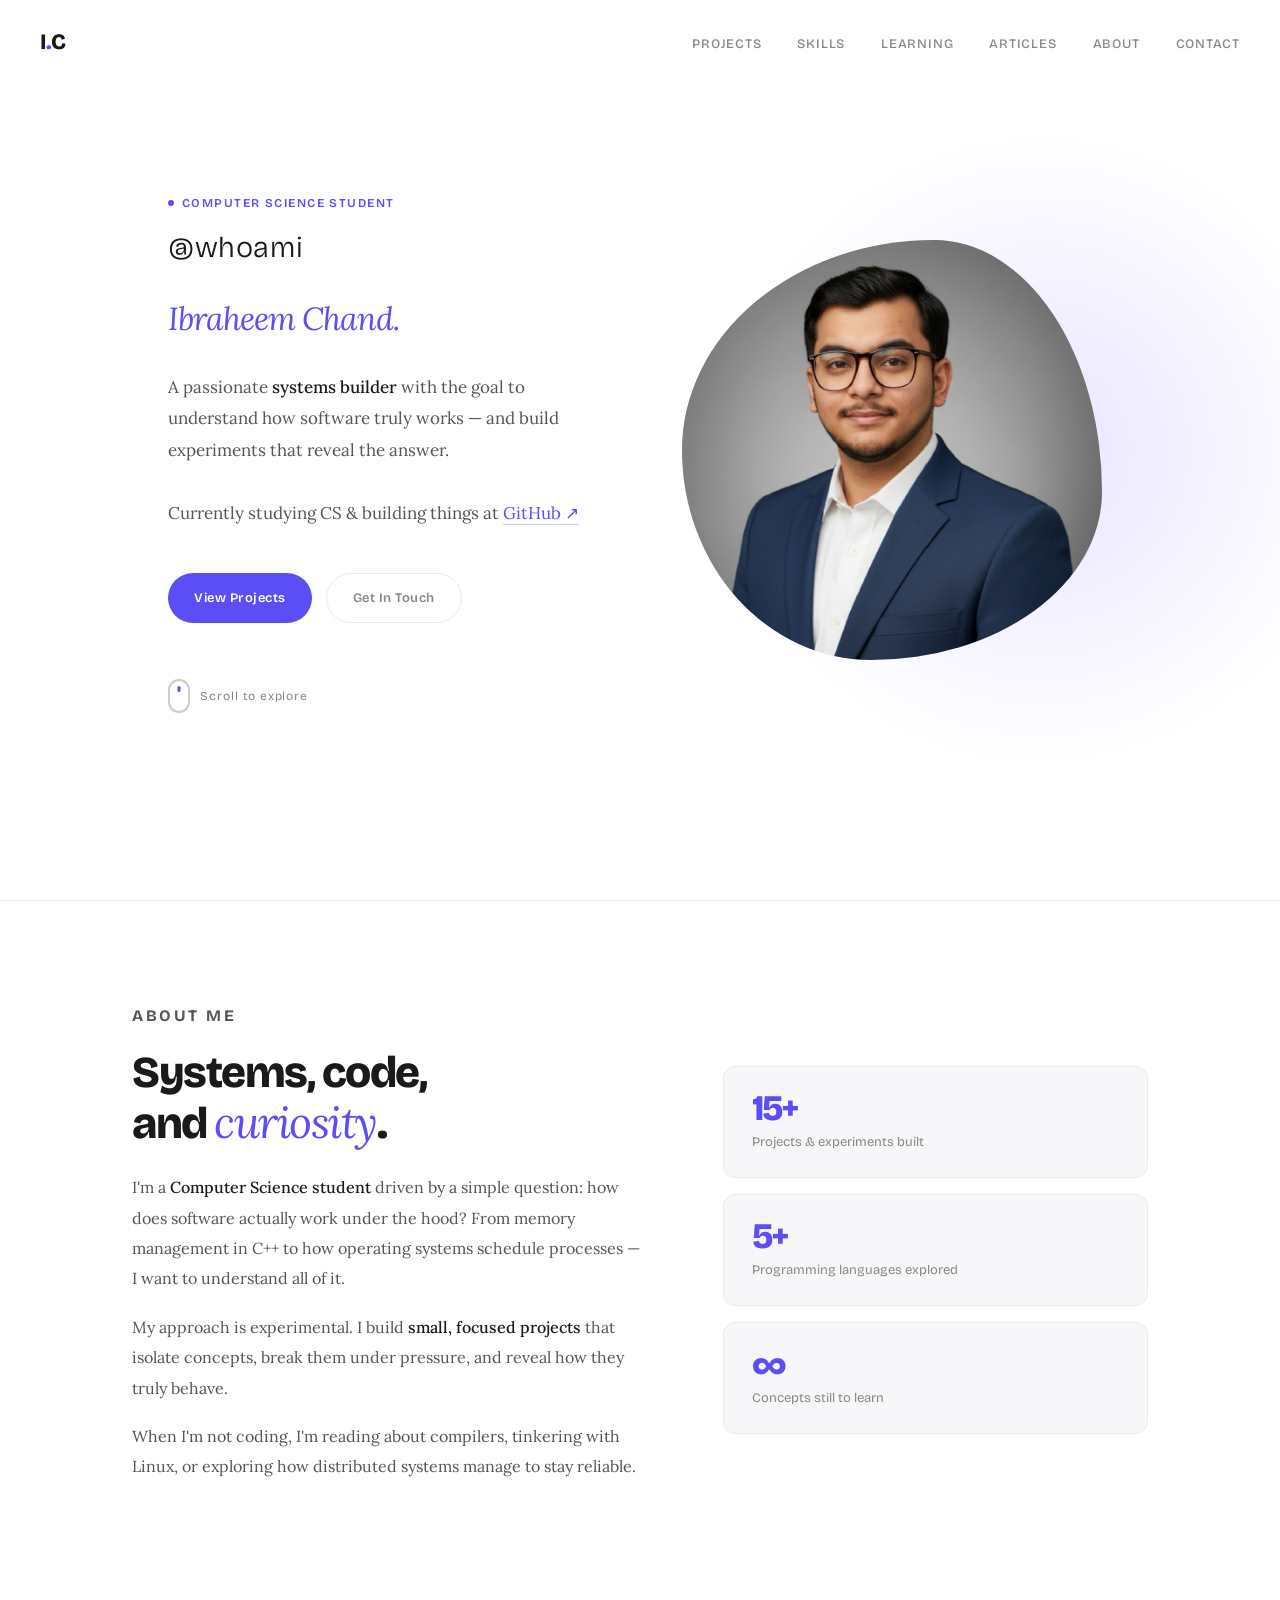
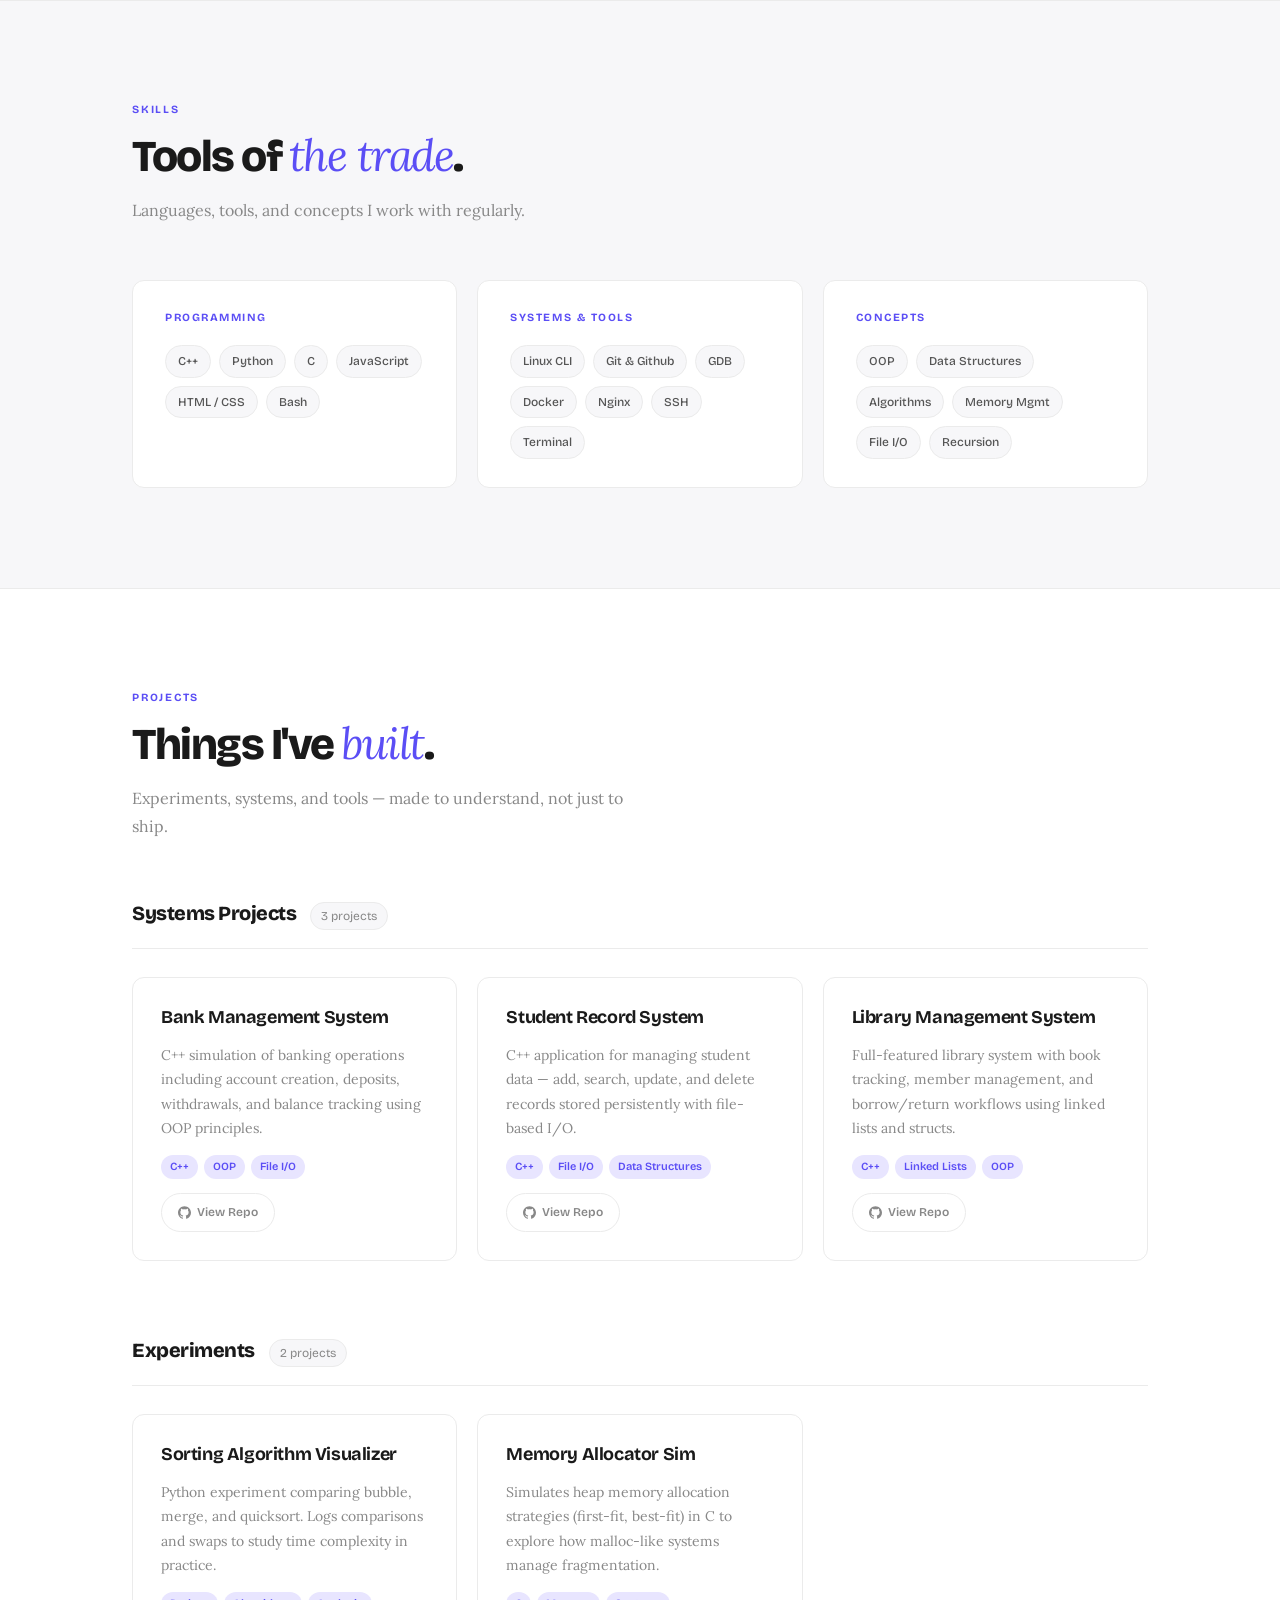
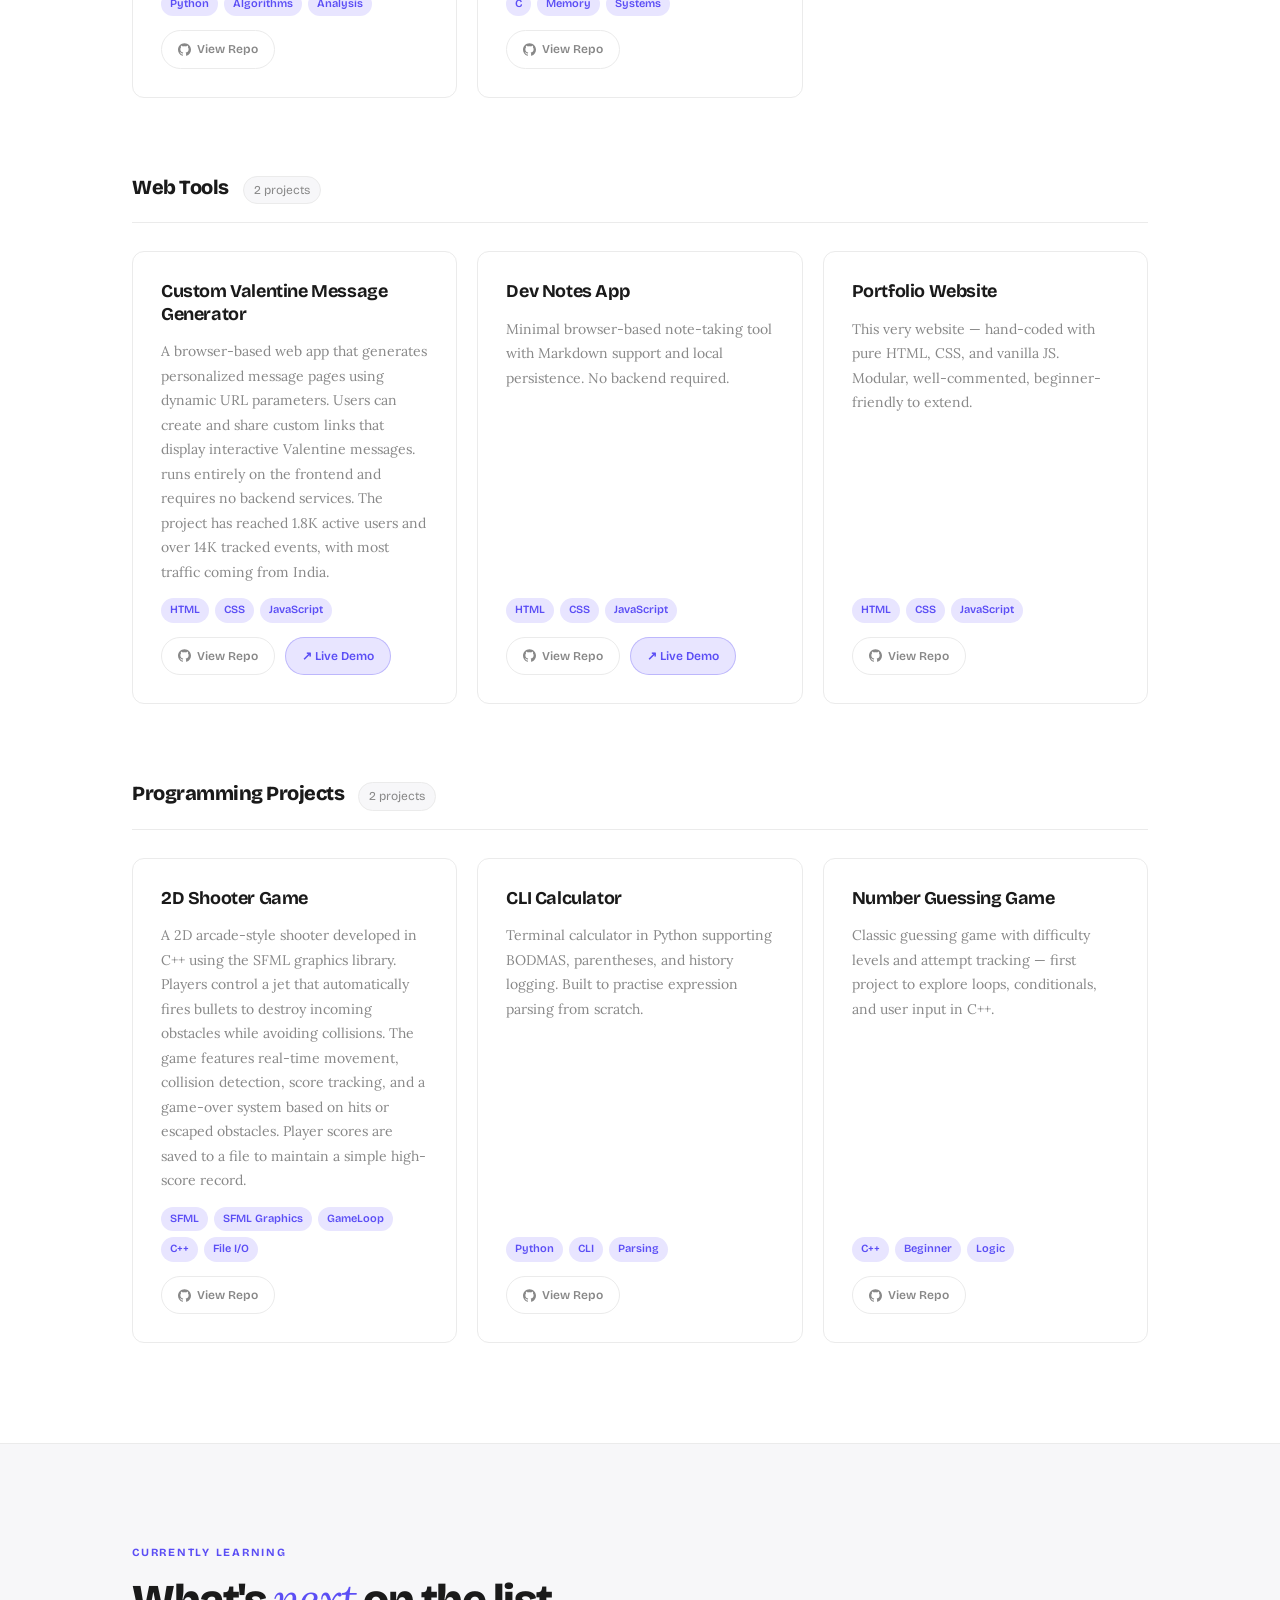
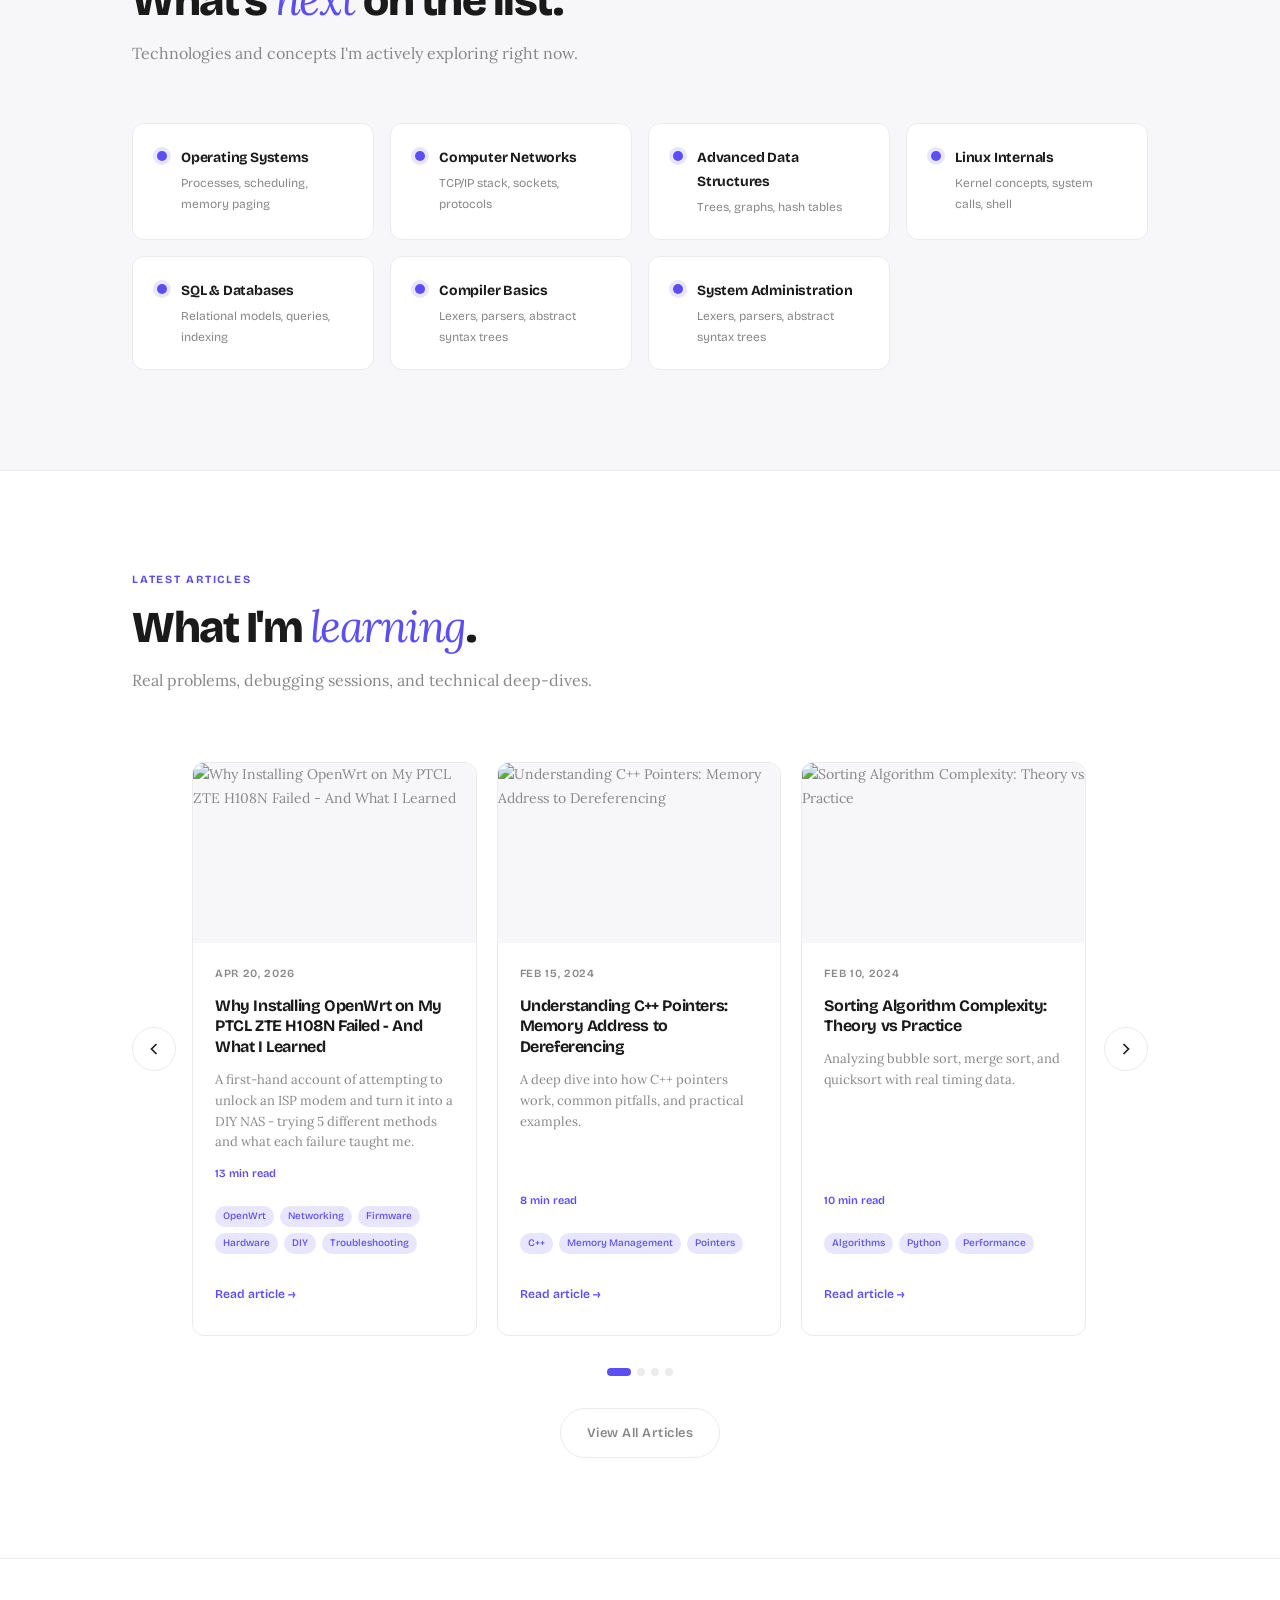
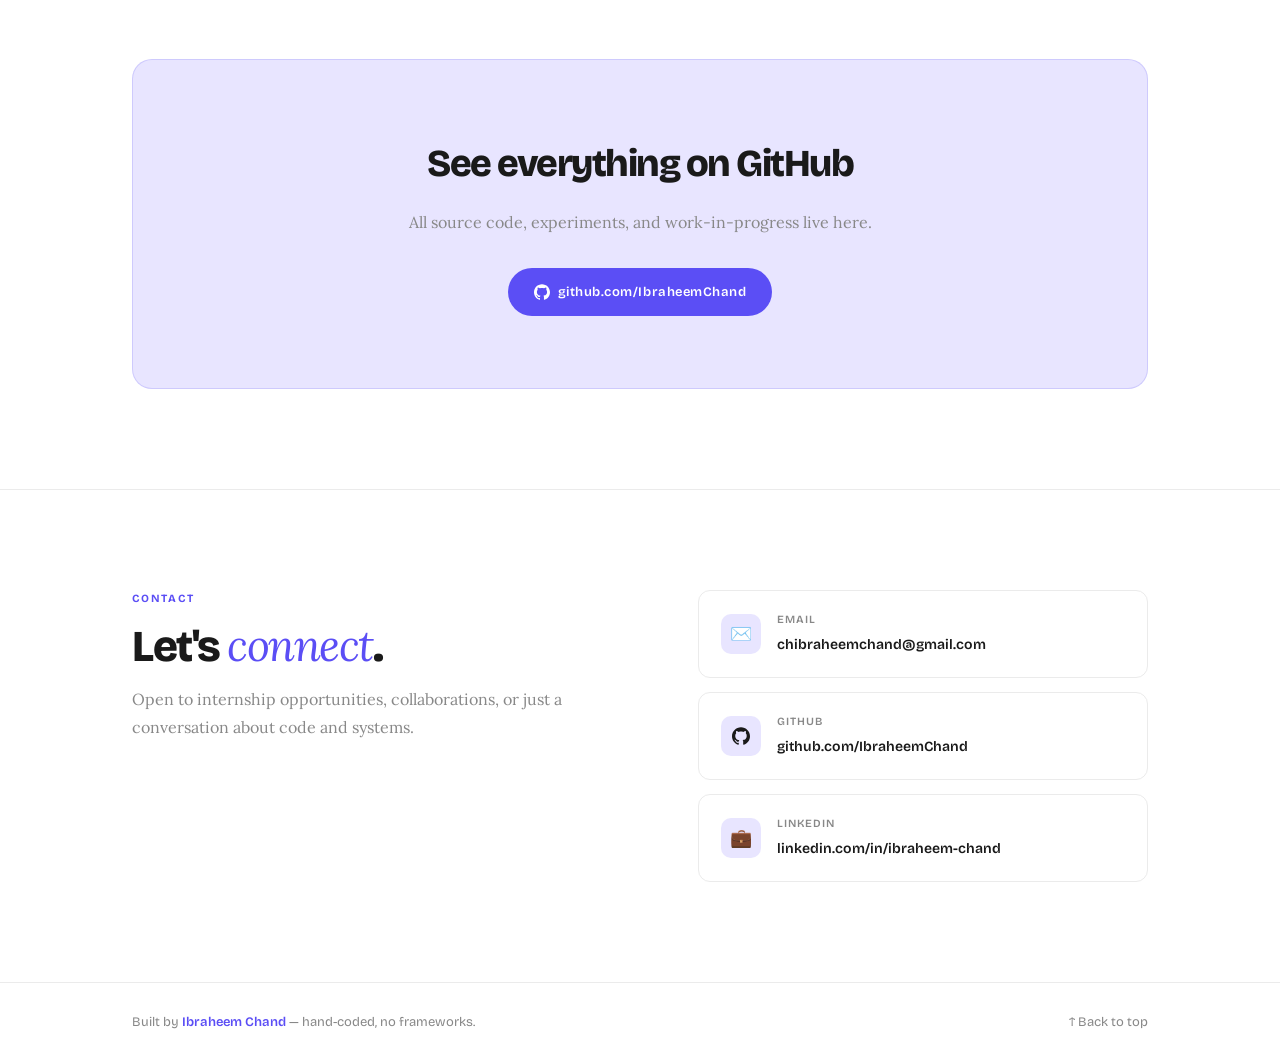
==== commit 8dcf9f62: "Adding articales" ====
--- a/index.html
+++ b/index.html
@@ -4,9 +4,754 @@
   <meta charset="UTF-8" />
   <meta name="viewport" content="width=device-width, initial-scale=1.0"/>
   <title>Ibraheem Chand — CS Student</title>
+  <meta name="description" content="Portfolio of Ibraheem Chand. Projects , experiments, and web development works ">
   <link rel="preconnect" href="https://fonts.googleapis.com">
   <link href="https://fonts.googleapis.com/css2?family=Bricolage+Grotesque:opsz,wght@12..96,300;12..96,400;12..96,500;12..96,700;12..96,800&family=Lora:ital,wght@0,400;0,500;1,400&display=swap" rel="stylesheet">
-  <link rel="stylesheet" href="styles.css">
+  <style>
+    /* ============================================
+       ROOT VARIABLES
+    ============================================ */
+    :root {
+      --bg:        #ffffff;
+      --surface:   #f7f7f9;
+      --border:    #ebebeb;
+      --accent:    #5b4ef5;
+      --accent2:   #2ec4b6;
+      --text:      #1a1a1a;
+      --muted:     #888;
+      --light:     #e8e5ff;
+      --font-head: 'Bricolage Grotesque', sans-serif;
+      --font-body: 'Lora', serif;
+      --radius:    12px;
+      --t:         0.22s ease;
+    }
+
+    /* ============================================
+       RESET & BASE
+    ============================================ */
+    *, *::before, *::after { box-sizing: border-box; margin: 0; padding: 0; }
+    html { scroll-behavior: smooth; }
+    body {
+      background: var(--bg);
+      color: var(--text);
+      font-family: var(--font-body);
+      font-size: 16px;
+      line-height: 1.7;
+      overflow-x: hidden;
+    }
+    a { color: inherit; text-decoration: none; }
+
+    .container { max-width: 1080px; margin: 0 auto; padding: 0 32px; }
+    section { padding: 100px 0; }
+
+    /* ============================================
+       NAV
+    ============================================ */
+    nav {
+      position: fixed; top: 0; left: 0; right: 0; z-index: 100;
+      padding: 24px 40px;
+      display: flex; justify-content: space-between; align-items: center;
+      transition: all var(--t);
+    }
+    nav.scrolled {
+      background: rgba(255,255,255,0.93);
+      backdrop-filter: blur(14px);
+      border-bottom: 1px solid var(--border);
+      padding: 18px 40px;
+    }
+    .nav-logo {
+      font-family: var(--font-head); font-weight: 800; font-size: 22px;
+      letter-spacing: -1px; color: var(--text);
+    }
+    .nav-logo span { color: var(--accent); }
+    .nav-links { display: flex; gap: 36px; list-style: none; }
+    .nav-links a {
+      font-family: var(--font-head); font-size: 13px; font-weight: 500;
+      letter-spacing: 0.06em; text-transform: uppercase; color: var(--muted);
+      transition: color var(--t);
+    }
+    .nav-links a:hover { color: var(--accent); }
+
+    /* ============================================
+       HAMBURGER MENU BUTTON
+    ============================================ */
+    .nav-hamburger {
+      display: none;
+      flex-direction: column;
+      justify-content: center;
+      gap: 5px;
+      width: 36px; height: 36px;
+      cursor: pointer;
+      background: none;
+      border: none;
+      padding: 4px;
+      z-index: 200;
+    }
+    .nav-hamburger span {
+      display: block;
+      height: 2px;
+      background: var(--text);
+      border-radius: 2px;
+      transition: all 0.3s ease;
+      transform-origin: center;
+    }
+    .nav-hamburger.open span:nth-child(1) { transform: translateY(7px) rotate(45deg); }
+    .nav-hamburger.open span:nth-child(2) { opacity: 0; transform: scaleX(0); }
+    .nav-hamburger.open span:nth-child(3) { transform: translateY(-7px) rotate(-45deg); }
+
+    /* Mobile nav drawer */
+    .mobile-nav {
+      display: none;
+      position: fixed;
+      top: 0; left: 0; right: 0; bottom: 0;
+      background: rgba(255,255,255,0.98);
+      backdrop-filter: blur(16px);
+      z-index: 150;
+      flex-direction: column;
+      align-items: center;
+      justify-content: center;
+      gap: 36px;
+      opacity: 0;
+      pointer-events: none;
+      transition: opacity 0.3s ease;
+    }
+    .mobile-nav.open {
+      opacity: 1;
+      pointer-events: all;
+    }
+    .mobile-nav a {
+      font-family: var(--font-head);
+      font-size: 28px;
+      font-weight: 800;
+      letter-spacing: -1px;
+      color: var(--text);
+      transition: color var(--t);
+    }
+    .mobile-nav a:hover { color: var(--accent); }
+
+    /* ============================================
+       HERO
+    ============================================ */
+    #hero {
+      min-height: 100vh; display: flex; align-items: center;
+      padding-top: 100px; position: relative; overflow: hidden;
+    }
+    #hero::before {
+      content: ''; position: absolute;
+      width: 640px; height: 640px;
+      background: radial-gradient(circle, #e8e5ff 0%, rgba(232,229,255,0) 70%);
+      right: -80px; top: 50%; transform: translateY(-50%);
+      border-radius: 50%; pointer-events: none;
+    }
+    .hero-inner {
+      display: grid; grid-template-columns: 1fr 1fr; gap: 64px;
+      align-items: center; position: relative; z-index: 1;
+    }
+    .hero-tag {
+      display: inline-flex; align-items: center; gap: 8px;
+      font-family: var(--font-head); font-size: 12px; font-weight: 600;
+      letter-spacing: 0.12em; text-transform: uppercase; color: var(--accent);
+      margin-bottom: 20px;
+      opacity: 0; animation: fadeUp 0.55s 0.1s forwards;
+    }
+    .hero-tag::before {
+      content: ''; display: inline-block; width: 6px; height: 6px;
+      background: var(--accent); border-radius: 50%;
+    }
+    .hero-name {
+      font-family: var(--font-head); font-size: clamp(42px, 6vw, 78px);
+      font-weight: 800; line-height: 1.0; letter-spacing: -2.5px; color: var(--text);
+      opacity: 0; animation: fadeUp 0.55s 0.22s forwards;
+    }
+    .hero-name em {
+      font-style: italic; font-family: var(--font-body); font-weight: 400;
+      color: var(--accent); letter-spacing: -1px; white-space: nowrap;font-size: xx-large;
+    }
+    .hero-whoami {
+      font-size: 0.38em;
+      font-weight: 300;
+      letter-spacing: 0.02em;
+      color: var(--text);
+      font-family: var(--font-head);
+      display: block;
+      margin-bottom: -6px;
+      line-height: 1;
+      margin-bottom: 5px;
+    }
+    .hero-desc {
+      margin-top: 28px; font-size: 17px; color: #555; line-height: 1.85;
+      max-width: 440px;
+      opacity: 0; animation: fadeUp 0.55s 0.34s forwards;
+    }
+    .hero-desc strong { color: var(--text); font-weight: 500; }
+    .hero-desc a {
+      color: var(--accent); border-bottom: 1px solid rgba(91,78,245,0.3);
+      transition: border-color var(--t);
+    }
+    .hero-desc a:hover { border-color: var(--accent); }
+    .hero-cta {
+      display: flex; gap: 14px; margin-top: 44px; flex-wrap: wrap;
+      opacity: 0; animation: fadeUp 0.55s 0.46s forwards;
+    }
+    .hero-visual {
+      display: flex; align-items: center; justify-content: center;
+      opacity: 0; animation: fadeIn 0.7s 0.5s forwards;
+    }
+    .hero-visual-blob {
+      width: 100%; max-width: 420px; aspect-ratio: 1;
+      background: var(--light);
+      border-radius: 60% 40% 55% 45% / 50% 60% 40% 50%;
+      display: flex; align-items: center; justify-content: center;
+      overflow: hidden;
+    }
+    .hero-profile-img {
+      width: 100%;
+      height: 100%;
+      object-fit: cover;
+      object-position: center top;
+      display: block;
+    }
+    .hero-code-block {
+      font-family: 'Courier New', monospace; font-size: 13px;
+      line-height: 1.8; color: var(--text); padding: 32px; text-align: left;
+    }
+    .hero-code-block .cp { color: var(--accent); font-weight: 600; }
+    .hero-code-block .ct { color: var(--accent2); }
+    .hero-code-block .cg { color: var(--muted); }
+    .scroll-hint {
+      margin-top: 56px; display: flex; align-items: center; gap: 10px;
+      color: var(--muted); font-family: var(--font-head);
+      font-size: 12px; letter-spacing: 0.08em;
+      opacity: 0; animation: fadeUp 0.55s 0.6s forwards;
+    }
+    .mouse-icon {
+      width: 22px; height: 34px; border: 2px solid #ccc;
+      border-radius: 11px; position: relative;
+    }
+    .mouse-icon::after {
+      content: ''; position: absolute; width: 3px; height: 6px;
+      background: var(--accent); border-radius: 2px;
+      left: 50%; top: 5px; transform: translateX(-50%);
+      animation: scrollWheel 1.6s infinite;
+    }
+    @keyframes scrollWheel {
+      0%   { opacity: 1; top: 5px; }
+      100% { opacity: 0; top: 18px; }
+    }
+
+    /* ============================================
+       BUTTONS
+    ============================================ */
+    .btn {
+      display: inline-flex; align-items: center; gap: 8px;
+      padding: 13px 26px; font-family: var(--font-head);
+      font-size: 13px; font-weight: 600; letter-spacing: 0.04em;
+      border-radius: 100px; transition: all var(--t); cursor: pointer;
+    }
+    .btn-primary { background: var(--accent); color: #fff; }
+    .btn-primary:hover {
+      background: #4438e0; transform: translateY(-2px);
+      box-shadow: 0 8px 24px rgba(91,78,245,0.28);
+    }
+    .btn-outline { border: 1.5px solid var(--border); color: var(--muted); }
+    .btn-outline:hover { border-color: var(--accent); color: var(--accent); transform: translateY(-2px); }
+
+    /* ============================================
+       SECTION LABELS
+    ============================================ */
+    .section-eyebrow {
+      font-family: var(--font-head); font-size: 11px; font-weight: 700;
+      letter-spacing: 0.16em; text-transform: uppercase;
+      color: var(--accent); margin-bottom: 12px;
+    }
+    .section-title {
+      font-family: var(--font-head); font-size: clamp(28px, 4vw, 44px);
+      font-weight: 800; letter-spacing: -1.5px; line-height: 1.1; color: var(--text);
+    }
+    .section-title em {
+      font-style: italic; font-family: var(--font-body);
+      font-weight: 400; color: var(--accent);
+    }
+    .section-sub {
+      margin-top: 14px; color: var(--muted); font-size: 16px;
+      max-width: 520px; line-height: 1.75;
+    }
+
+    /* ============================================
+       ABOUT
+    ============================================ */
+    #about { background: var(--bg); border-top: 1px solid var(--border); }
+    .about-grid {
+      display: grid; grid-template-columns: 1.2fr 1fr;
+      gap: 80px; align-items: center;
+    }
+    .about-text p { color: #555; line-height: 1.9; margin-bottom: 18px; font-size: 16px; }
+    .about-text p strong { color: var(--text); font-weight: 500; }
+    .about-cards { display: flex; flex-direction: column; gap: 16px; }
+    .about-card {
+      background: var(--surface); border: 1px solid var(--border);
+      border-radius: var(--radius); padding: 24px 28px; transition: all var(--t);
+    }
+    .about-card:hover { border-color: var(--accent); transform: translateX(4px); }
+    .about-card-num {
+      font-family: var(--font-head); font-size: 36px; font-weight: 800;
+      color: var(--accent); letter-spacing: -2px; line-height: 1;
+    }
+    .about-card-label { font-family: var(--font-head); font-size: 13px; color: var(--muted); margin-top: 4px; }
+
+    /* ============================================
+       SKILLS
+    ============================================ */
+    #skills { background: var(--surface); border-top: 1px solid var(--border); }
+    .skills-grid { display: grid; grid-template-columns: repeat(3,1fr); gap: 20px; margin-top: 56px; }
+    .skill-cat {
+      background: var(--bg); border: 1px solid var(--border);
+      border-radius: var(--radius); padding: 28px 32px; transition: all var(--t);
+    }
+    .skill-cat:hover { border-color: var(--accent); box-shadow: 0 4px 20px rgba(91,78,245,0.06); }
+    .skill-cat-label {
+      font-family: var(--font-head); font-size: 11px; font-weight: 700;
+      letter-spacing: 0.14em; text-transform: uppercase;
+      color: var(--accent); margin-bottom: 18px;
+    }
+    .skill-pills { display: flex; flex-wrap: wrap; gap: 8px; }
+    .pill {
+      display: inline-block; padding: 5px 12px;
+      font-family: var(--font-head); font-size: 12px; font-weight: 500;
+      background: var(--surface); border: 1px solid var(--border);
+      border-radius: 100px; color: #555; transition: all var(--t);
+    }
+    .skill-cat:hover .pill { border-color: rgba(91,78,245,0.25); }
+
+    /* ============================================
+       PROJECTS
+    ============================================ */
+    #projects { border-top: 1px solid var(--border); }
+    .proj-category { margin-bottom: 72px; }
+    .proj-category:last-child { margin-bottom: 0; }
+    .cat-header {
+      display: flex; align-items: baseline; gap: 14px;
+      margin-bottom: 28px; padding-bottom: 18px;
+      border-bottom: 1px solid var(--border);
+    }
+    .cat-title { font-family: var(--font-head); font-size: 20px; font-weight: 800; letter-spacing: -0.5px; }
+    .cat-count {
+      font-family: var(--font-head); font-size: 12px; color: var(--muted);
+      background: var(--surface); padding: 3px 10px;
+      border-radius: 100px; border: 1px solid var(--border);
+    }
+    .proj-grid { display: grid; grid-template-columns: repeat(auto-fill,minmax(300px,1fr)); gap: 20px; }
+    .proj-card {
+      background: var(--bg); border: 1.5px solid var(--border);
+      border-radius: var(--radius); padding: 28px;
+      display: flex; flex-direction: column; gap: 14px;
+      transition: all var(--t); position: relative;
+    }
+    .proj-card::before {
+      content: ''; position: absolute;
+      top: -1px; left: 24px; right: 24px; height: 3px;
+      background: linear-gradient(90deg, var(--accent), var(--accent2));
+      border-radius: 0 0 3px 3px;
+      opacity: 0; transition: opacity var(--t);
+    }
+    .proj-card:hover {
+      border-color: rgba(91,78,245,0.3);
+      transform: translateY(-5px);
+      box-shadow: 0 16px 40px rgba(91,78,245,0.09);
+    }
+    .proj-card:hover::before { opacity: 1; }
+    .proj-card h3 {
+      font-family: var(--font-head); font-size: 18px; font-weight: 700;
+      letter-spacing: -0.4px; line-height: 1.25; color: var(--text);
+    }
+    .proj-card p { font-size: 14px; color: var(--muted); line-height: 1.75; flex: 1; }
+    .proj-tags { display: flex; flex-wrap: wrap; gap: 6px; }
+    .proj-tags span {
+      font-family: var(--font-head); font-size: 11px; font-weight: 600;
+      padding: 3px 9px; background: var(--light); color: var(--accent); border-radius: 100px;
+    }
+    .card-btns { display: flex; gap: 10px; flex-wrap: wrap; }
+    .gh-btn {
+      display: inline-flex; align-items: center; gap: 6px;
+      padding: 8px 16px; font-family: var(--font-head); font-size: 12px;
+      font-weight: 600; border-radius: 100px; border: 1.5px solid var(--border);
+      color: var(--muted); transition: all var(--t);
+    }
+    .gh-btn:hover { border-color: var(--text); color: var(--text); background: var(--surface); }
+    .demo-btn {
+      display: inline-flex; align-items: center; gap: 6px;
+      padding: 8px 16px; font-family: var(--font-head); font-size: 12px;
+      font-weight: 600; border-radius: 100px;
+      border: 1.5px solid rgba(91,78,245,0.3);
+      color: var(--accent); background: var(--light); transition: all var(--t);
+    }
+    .demo-btn:hover { background: var(--accent); color: #fff; border-color: var(--accent); }
+
+    /* ============================================
+       LEARNING
+    ============================================ */
+    #learning { background: var(--surface); border-top: 1px solid var(--border); }
+    .learn-grid {
+      display: grid; grid-template-columns: repeat(auto-fill,minmax(210px,1fr));
+      gap: 16px; margin-top: 56px;
+    }
+    .learn-item {
+      background: var(--bg); border: 1.5px solid var(--border);
+      border-radius: var(--radius); padding: 22px 24px;
+      display: flex; align-items: flex-start; gap: 14px; transition: all var(--t);
+    }
+    .learn-item:hover { border-color: var(--accent); transform: translateY(-3px); box-shadow: 0 8px 20px rgba(91,78,245,0.07); }
+    .learn-dot {
+      width: 10px; height: 10px; background: var(--accent);
+      border-radius: 50%; margin-top: 5px; flex-shrink: 0;
+      box-shadow: 0 0 0 4px var(--light);
+    }
+    .learn-info h4 { font-family: var(--font-head); font-size: 14px; font-weight: 700; letter-spacing: -0.2px; margin-bottom: 3px; }
+    .learn-info p { font-family: var(--font-head); font-size: 12px; color: var(--muted); }
+
+    /* ============================================
+       ARTICLES SLIDER
+    ============================================ */
+    #articles-slider { background: var(--bg); border-top: 1px solid var(--border); }
+    .article-slider-wrap {
+      display: flex; align-items: center; gap: 16px; position: relative;
+      min-height: 380px;
+    }
+    .slider-btn {
+      width: 44px; height: 44px;
+      border: 1.5px solid var(--border);
+      border-radius: 50%;
+      background: var(--bg);
+      cursor: pointer;
+      display: flex; align-items: center; justify-content: center;
+      color: var(--text);
+      transition: all var(--t);
+      flex-shrink: 0;
+      z-index: 10;
+    }
+    .slider-btn:hover {
+      border-color: var(--accent);
+      color: var(--accent);
+      transform: scale(1.08);
+    }
+    .slider-prev { order: -1; }
+    .slider-next { order: 3; }
+
+    .article-slider {
+      display: flex; gap: 20px;
+      overflow-x: auto; overflow-y: hidden;
+      scroll-behavior: smooth;
+      scroll-snap-type: x mandatory;
+      flex: 1;
+      order: 2;
+      padding: 12px 0;
+      -webkit-overflow-scrolling: touch;
+      scrollbar-width: none;
+    }
+    .article-slider::-webkit-scrollbar { display: none; }
+
+    .article-card {
+      flex: 0 0 calc(33.333% - 14px);
+      min-width: calc(33.333% - 14px);
+      scroll-snap-align: start;
+      background: var(--bg);
+      border: 1.5px solid var(--border);
+      border-radius: var(--radius);
+      overflow: hidden;
+      transition: all var(--t);
+      display: flex; flex-direction: column;
+    }
+    .article-card:hover {
+      border-color: var(--accent);
+      transform: translateY(-6px);
+      box-shadow: 0 16px 40px rgba(91,78,245,0.12);
+    }
+
+    .article-thumb {
+      width: 100%;
+      height: 180px;
+      background: var(--surface);
+      overflow: hidden;
+      display: flex; align-items: center; justify-content: center;
+      color: var(--muted);
+      font-size: 14px;
+    }
+    .article-thumb img {
+      width: 100%;
+      height: 100%;
+      object-fit: cover;
+    }
+
+    .article-content {
+      padding: 22px;
+      display: flex; flex-direction: column; gap: 12px;
+      flex: 1;
+    }
+    .article-date {
+      font-family: var(--font-head);
+      font-size: 11px;
+      color: var(--muted);
+      font-weight: 600;
+      letter-spacing: 0.06em;
+      text-transform: uppercase;
+    }
+    .article-card h3 {
+      font-family: var(--font-head);
+      font-size: 16px;
+      font-weight: 700;
+      letter-spacing: -0.4px;
+      line-height: 1.3;
+      color: var(--text);
+      margin: 0;
+    }
+    .article-desc {
+      font-size: 13px;
+      color: var(--muted);
+      line-height: 1.6;
+      flex: 1;
+    }
+    .article-meta {
+      display: flex; align-items: center; gap: 12px;
+      font-size: 12px;
+      color: var(--muted);
+      margin-top: auto;
+    }
+    .article-reading-time {
+      font-family: var(--font-head);
+      font-size: 11px;
+      color: var(--accent);
+      font-weight: 600;
+    }
+    .article-tags {
+      display: flex; flex-wrap: wrap; gap: 6px;
+      margin-top: 10px;
+    }
+    .article-tag {
+      font-family: var(--font-head);
+      font-size: 10px;
+      padding: 2px 8px;
+      background: var(--light);
+      color: var(--accent);
+      border-radius: 100px;
+      font-weight: 500;
+    }
+    .article-read-btn {
+      display: inline-flex; align-items: center; gap: 4px;
+      padding: 8px 0;
+      font-family: var(--font-head);
+      font-size: 12px;
+      font-weight: 600;
+      color: var(--accent);
+      text-decoration: none;
+      margin-top: 10px;
+      border-bottom: 1px solid transparent;
+      transition: border-color var(--t);
+    }
+    .article-read-btn:hover { border-bottom-color: var(--accent); }
+
+    .slider-dots {
+      display: flex; gap: 6px; justify-content: center;
+      margin-top: 20px;
+    }
+    .slider-dot {
+      width: 8px; height: 8px;
+      background: var(--border);
+      border-radius: 50%;
+      cursor: pointer;
+      transition: all var(--t);
+    }
+    .slider-dot.active {
+      background: var(--accent);
+      width: 24px;
+      border-radius: 4px;
+    }
+
+    .slider-cta {
+      text-align: center;
+    }
+    #github { border-top: 1px solid var(--border); }
+    .gh-banner {
+      background: var(--light); border: 1.5px solid rgba(91,78,245,0.18);
+      border-radius: 20px; padding: 72px 56px; text-align: center;
+    }
+    .gh-banner h2 { font-family: var(--font-head); font-size: clamp(26px,3.5vw,38px); font-weight: 800; letter-spacing: -1.5px; margin-bottom: 12px; }
+    .gh-banner p { color: var(--muted); font-size: 16px; margin-bottom: 32px; }
+
+    /* ============================================
+       CONTACT
+    ============================================ */
+    #contact { border-top: 1px solid var(--border); }
+    .contact-wrap { display: grid; grid-template-columns: 1.1fr 1fr; gap: 72px; align-items: start; }
+    .contact-links { display: flex; flex-direction: column; gap: 14px; }
+    .c-link {
+      display: flex; align-items: center; gap: 16px;
+      padding: 20px 22px; border: 1.5px solid var(--border);
+      border-radius: var(--radius); transition: all var(--t); background: var(--bg);
+    }
+    .c-link:hover { border-color: var(--accent); transform: translateX(5px); box-shadow: 0 4px 16px rgba(91,78,245,0.08); }
+    .c-icon {
+      width: 40px; height: 40px; background: var(--light);
+      border-radius: 10px; display: flex; align-items: center;
+      justify-content: center; font-size: 18px; flex-shrink: 0;
+    }
+    .c-info span {
+      display: block; font-family: var(--font-head); font-size: 11px;
+      font-weight: 600; letter-spacing: 0.08em; text-transform: uppercase; color: var(--muted);
+    }
+    .c-info strong { font-family: var(--font-head); font-size: 14px; font-weight: 600; color: var(--text); }
+
+    /* ============================================
+       FOOTER
+    ============================================ */
+    footer { border-top: 1px solid var(--border); padding: 28px 0; }
+    .foot-inner { display: flex; justify-content: space-between; align-items: center; }
+    .foot-copy { font-family: var(--font-head); font-size: 13px; color: var(--muted); }
+    .foot-copy span { color: var(--accent); font-weight: 600; }
+    .foot-top { font-family: var(--font-head); font-size: 13px; color: var(--muted); transition: color var(--t); }
+    .foot-top:hover { color: var(--accent); }
+
+    /* ============================================
+       ANIMATIONS
+    ============================================ */
+    @keyframes fadeUp {
+      from { opacity: 0; transform: translateY(18px); }
+      to   { opacity: 1; transform: translateY(0); }
+    }
+    @keyframes fadeIn { from { opacity: 0; } to { opacity: 1; } }
+    .reveal { opacity: 0; transform: translateY(22px); transition: opacity 0.55s ease, transform 0.55s ease; }
+    .reveal.visible { opacity: 1; transform: none; }
+
+    /* ============================================
+       RESPONSIVE — TABLET LARGE (≤ 1024px)
+    ============================================ */
+    @media (max-width: 1024px) {
+      .hero-inner { gap: 40px; }
+      .hero-visual-blob { max-width: 340px; }
+      .hero-code-block { font-size: 12px; padding: 24px; }
+      .about-grid { gap: 48px; }
+    }
+
+    /* ============================================
+       RESPONSIVE — TABLET (≤ 900px)
+    ============================================ */
+    @media (max-width: 900px) {
+      .skills-grid { grid-template-columns: repeat(2, 1fr); }
+      .contact-wrap { grid-template-columns: 1fr; gap: 40px; }
+      .about-grid { grid-template-columns: 1fr; gap: 40px; }
+      .hero-inner { grid-template-columns: 1fr; gap: 48px; }
+      .hero-visual { justify-content: flex-start; }
+      .hero-visual-blob { max-width: 360px; }
+      #hero::before { width: 400px; height: 400px; right: -100px; }
+    }
+
+    /* ============================================
+       RESPONSIVE — TABLET SMALL (≤ 768px)
+    ============================================ */
+    @media (max-width: 768px) {
+      section { padding: 72px 0; }
+      nav { padding: 18px 24px; }
+      nav.scrolled { padding: 14px 24px; }
+      .nav-links { display: none; }
+      .nav-hamburger { display: flex; }
+      .mobile-nav { display: flex; }
+      .hero-visual { justify-content: center; order: -1; }
+      .hero-visual-blob { max-width: 220px; }
+      .hero-inner { grid-template-columns: 1fr; }
+      #hero { padding-top: 88px; }
+      .proj-grid { grid-template-columns: repeat(auto-fill, minmax(260px, 1fr)); }
+      .gh-banner { padding: 52px 40px; }
+      .article-slider-wrap { min-height: auto; }
+      .article-card { flex: 0 0 calc(50% - 10px); min-width: calc(50% - 10px); }
+    }
+
+    /* ============================================
+       RESPONSIVE — MOBILE (≤ 640px)
+    ============================================ */
+    @media (max-width: 640px) {
+      section { padding: 56px 0; }
+      .container { padding: 0 20px; }
+
+      /* Nav */
+      nav { padding: 16px 20px; }
+      nav.scrolled { padding: 14px 20px; }
+
+      /* Hero */
+      .hero-visual-blob { max-width: 180px; }
+      #hero { padding-top: 80px; min-height: auto; padding-bottom: 48px; }
+      #hero::before { width: 300px; height: 300px; right: -80px; top: 10%; }
+      .hero-name { font-size: clamp(38px, 11vw, 56px); letter-spacing: -2px; }
+      .hero-desc { font-size: 15px; margin-top: 20px; }
+      .hero-cta { margin-top: 32px; gap: 10px; }
+      .hero-cta .btn { padding: 11px 20px; font-size: 13px; }
+      .scroll-hint { margin-top: 36px; }
+
+      /* Section headings */
+      .section-title { font-size: clamp(24px, 7vw, 34px); letter-spacing: -1px; }
+      .section-sub { font-size: 14px; }
+
+      /* About */
+      .about-grid { grid-template-columns: 1fr; gap: 36px; }
+      .about-card-num { font-size: 28px; }
+      .about-cards { flex-direction: row; flex-wrap: wrap; }
+      .about-card { flex: 1; min-width: 130px; padding: 18px 20px; }
+
+      /* Skills */
+      .skills-grid { grid-template-columns: 1fr; gap: 14px; margin-top: 36px; }
+      .skill-cat { padding: 22px 20px; }
+
+      /* Projects */
+      .proj-grid { grid-template-columns: 1fr; }
+      .cat-title { font-size: 17px; }
+      .proj-card { padding: 22px; }
+      .proj-card h3 { font-size: 16px; }
+      .proj-category { margin-bottom: 48px; }
+      .card-btns { flex-wrap: wrap; }
+
+      /* Learning */
+      .learn-grid {
+        grid-template-columns: 1fr 1fr;
+        gap: 12px;
+        margin-top: 36px;
+      }
+      .learn-item { padding: 16px 18px; gap: 10px; }
+      .learn-info h4 { font-size: 13px; }
+      .learn-info p { font-size: 11px; }
+
+      /* Articles Slider */
+      .article-slider-wrap { gap: 12px; }
+      .slider-btn { width: 40px; height: 40px; }
+      .article-card { flex: 0 0 100%; min-width: 100%; }
+      .article-thumb { height: 140px; }
+      .article-content { padding: 18px; }
+      .article-card h3 { font-size: 15px; }
+
+      /* GitHub */
+      .gh-banner { padding: 40px 24px; border-radius: 14px; }
+      .gh-banner h2 { font-size: 22px; letter-spacing: -0.5px; }
+      .gh-banner p { font-size: 14px; }
+      .gh-banner .btn { font-size: 12px; padding: 11px 18px; }
+
+      /* Contact */
+      .contact-wrap { grid-template-columns: 1fr; gap: 32px; }
+      .c-link { padding: 16px 18px; gap: 12px; }
+      .c-icon { width: 36px; height: 36px; font-size: 16px; }
+      .c-info strong { font-size: 13px; }
+
+      /* Footer */
+      .foot-inner { flex-direction: column; gap: 10px; text-align: center; }
+    }
+
+    /* ============================================
+       RESPONSIVE — SMALL MOBILE (≤ 380px)
+    ============================================ */
+    @media (max-width: 380px) {
+      .hero-name { font-size: 34px; }
+      .learn-grid { grid-template-columns: 1fr; }
+      .about-cards { flex-direction: column; }
+      .hero-cta { flex-direction: column; align-items: flex-start; }
+      .mobile-nav a { font-size: 22px; }
+    }
+  </style>
 </head>
 <body>
 
@@ -15,6 +760,7 @@
     <a href="#projects" class="mobile-link">Projects</a>
     <a href="#skills" class="mobile-link">Skills</a>
     <a href="#learning" class="mobile-link">Learning</a>
+    <a href="articles.html" class="mobile-link">Articles</a>
     <a href="#about" class="mobile-link">About</a>
     <a href="#contact" class="mobile-link">Contact</a>
   </div>
@@ -26,6 +772,7 @@
       <li><a href="#projects">Projects</a></li>
       <li><a href="#skills">Skills</a></li>
       <li><a href="#learning">Learning</a></li>
+      <li><a href="articles.html">Articles</a></li>
       <li><a href="#about">About</a></li>
       <li><a href="#contact">Contact</a></li>
     </ul>
@@ -349,7 +1096,43 @@
          <div class="learn-item reveal">
           <div class="learn-dot"></div>
           <div class="learn-info"><h4>System Administration </h4><p>Lexers, parsers, abstract syntax trees</p></div>
-
+        </div>
+      </div>
+    </div>
+  </section>
+
+  <!-- ARTICLES SLIDER -->
+  <section id="articles-slider">
+    <div class="container">
+      <p class="section-eyebrow reveal">Latest Articles</p>
+      <h2 class="section-title reveal">What I'm <em>learning</em>.</h2>
+      <p class="section-sub reveal">Real problems, debugging sessions, and technical deep-dives.</p>
+      <div style="height:56px"></div>
+
+      <!-- Article Slider Container -->
+      <div class="article-slider-wrap reveal">
+        <button class="slider-btn slider-prev" id="sliderPrev" aria-label="Previous article">
+          <svg width="20" height="20" viewBox="0 0 24 24" fill="none" stroke="currentColor" stroke-width="2">
+            <polyline points="15 18 9 12 15 6"></polyline>
+          </svg>
+        </button>
+        
+        <div class="article-slider" id="articleSlider">
+          <!-- Article cards will be inserted here by JS -->
+        </div>
+
+        <button class="slider-btn slider-next" id="sliderNext" aria-label="Next article">
+          <svg width="20" height="20" viewBox="0 0 24 24" fill="none" stroke="currentColor" stroke-width="2">
+            <polyline points="9 18 15 12 9 6"></polyline>
+          </svg>
+        </button>
+      </div>
+
+      <div class="slider-dots" id="sliderDots"></div>
+
+      <div style="height:32px"></div>
+      <div class="slider-cta reveal">
+        <a href="articles.html" class="btn btn-outline">View All Articles</a>
       </div>
     </div>
   </section>
@@ -406,6 +1189,182 @@
     </div>
   </footer>
 
-  <script src="main.js"></script>
+  <script>
+    // ============================================
+    // NAVBAR — add 'scrolled' class on scroll
+    // ============================================
+    const nav = document.getElementById('navbar');
+    window.addEventListener('scroll', () => {
+      nav.classList.toggle('scrolled', window.scrollY > 50);
+    });
+
+    // ============================================
+    // HAMBURGER MENU — toggle mobile nav drawer
+    // ============================================
+    const hamburger = document.getElementById('hamburger');
+    const mobileNav = document.getElementById('mobileNav');
+
+    hamburger.addEventListener('click', () => {
+      hamburger.classList.toggle('open');
+      mobileNav.classList.toggle('open');
+      document.body.style.overflow = mobileNav.classList.contains('open') ? 'hidden' : '';
+    });
+
+    // Close mobile nav when any link is clicked
+    document.querySelectorAll('.mobile-link').forEach(link => {
+      link.addEventListener('click', () => {
+        hamburger.classList.remove('open');
+        mobileNav.classList.remove('open');
+        document.body.style.overflow = '';
+      });
+    });
+
+    // ============================================
+    // SCROLL REVEAL — animate elements on enter
+    // Supports staggered children in grids
+    // ============================================
+    const revealObserver = new IntersectionObserver((entries) => {
+      entries.forEach(entry => {
+        if (entry.isIntersecting) {
+          const parent = entry.target.closest(
+            '.proj-grid, .skills-grid, .learn-grid, .contact-links, .about-cards'
+          );
+          const delay = parent
+            ? Array.from(parent.children).indexOf(entry.target) * 90
+            : 0;
+          setTimeout(() => entry.target.classList.add('visible'), delay);
+          revealObserver.unobserve(entry.target);
+        }
+      });
+    }, { threshold: 0.1, rootMargin: '0px 0px -30px 0px' });
+
+    document.querySelectorAll('.reveal').forEach(el => revealObserver.observe(el));
+
+    // ============================================
+    // SMOOTH SCROLL — native anchor links
+    // ============================================
+    document.querySelectorAll('a[href^="#"]').forEach(anchor => {
+      anchor.addEventListener('click', function (e) {
+        const target = document.querySelector(this.getAttribute('href'));
+        if (target) {
+          e.preventDefault();
+          target.scrollIntoView({ behavior: 'smooth' });
+        }
+      });
+    });
+
+    // ============================================
+    // ARTICLES SLIDER — load and display articles
+    // ============================================
+    let currentSlideIndex = 0;
+    let articlesData = [];
+
+    // Fetch articles data
+    fetch('data/articles.json')
+      .then(response => response.json())
+      .then(data => {
+        articlesData = data.filter(article => article.featured).slice(0, 6);
+        if (articlesData.length > 0) {
+          initializeSlider();
+        }
+      })
+      .catch(error => console.log('Articles slider unavailable:', error));
+
+    function initializeSlider() {
+      const slider = document.getElementById('articleSlider');
+      if (!slider) return;
+
+      // Populate slider with article cards
+      slider.innerHTML = articlesData.map((article, idx) => `
+        <a href="articles/${article.slug}.html" class="article-card" data-index="${idx}">
+          <div class="article-thumb">
+            ${article.thumbnail ? `<img src="${article.thumbnail}" alt="${article.title}">` : '<span>No Image</span>'}
+          </div>
+          <div class="article-content">
+            <span class="article-date">${new Date(article.date).toLocaleDateString('en-US', { year: 'numeric', month: 'short', day: 'numeric' })}</span>
+            <h3>${article.title}</h3>
+            <p class="article-desc">${article.description}</p>
+            <div class="article-meta">
+              <span class="article-reading-time">${article.readingTime} min read</span>
+            </div>
+            <div class="article-tags">
+              ${article.tags.map(tag => `<span class="article-tag">${tag}</span>`).join('')}
+            </div>
+            <span class="article-read-btn">Read article →</span>
+          </div>
+        </a>
+      `).join('');
+
+      // Create dots
+      const dotsContainer = document.getElementById('sliderDots');
+      dotsContainer.innerHTML = articlesData.map((_, idx) => 
+        `<div class="slider-dot ${idx === 0 ? 'active' : ''}" data-index="${idx}"></div>`
+      ).join('');
+
+      // Setup event listeners
+      document.getElementById('sliderPrev').addEventListener('click', slideLeft);
+      document.getElementById('sliderNext').addEventListener('click', slideRight);
+      document.querySelectorAll('.slider-dot').forEach(dot => {
+        dot.addEventListener('click', (e) => {
+          currentSlideIndex = parseInt(e.target.dataset.index);
+          scrollToSlide(currentSlideIndex);
+        });
+      });
+
+      // Touch swipe support
+      let touchStartX = 0;
+      let touchEndX = 0;
+      slider.addEventListener('touchstart', (e) => {
+        touchStartX = e.changedTouches[0].screenX;
+      }, false);
+      slider.addEventListener('touchend', (e) => {
+        touchEndX = e.changedTouches[0].screenX;
+        handleSwipe();
+      }, false);
+
+      function handleSwipe() {
+        if (touchStartX - touchEndX > 50) {
+          slideRight();
+        } else if (touchEndX - touchStartX > 50) {
+          slideLeft();
+        }
+      }
+
+      // Initialize slide position
+      scrollToSlide(0);
+    }
+
+    function slideLeft() {
+      currentSlideIndex = (currentSlideIndex - 1 + articlesData.length) % articlesData.length;
+      scrollToSlide(currentSlideIndex);
+    }
+
+    function slideRight() {
+      currentSlideIndex = (currentSlideIndex + 1) % articlesData.length;
+      scrollToSlide(currentSlideIndex);
+    }
+
+    function scrollToSlide(index) {
+      const slider = document.getElementById('articleSlider');
+      if (!slider) return;
+
+      const cards = slider.querySelectorAll('.article-card');
+      if (cards.length === 0) return;
+
+      const card = cards[index];
+      const sliderWidth = slider.offsetWidth;
+      const cardWidth = card.offsetWidth;
+      const scrollPosition = card.offsetLeft - 16; // 16px for gap
+
+      slider.scrollLeft = scrollPosition;
+
+      // Update active dot
+      document.querySelectorAll('.slider-dot').forEach((dot, i) => {
+        dot.classList.toggle('active', i === index);
+      });
+
+      currentSlideIndex = index;
+    }
+  </script>
 </body>
 </html>
